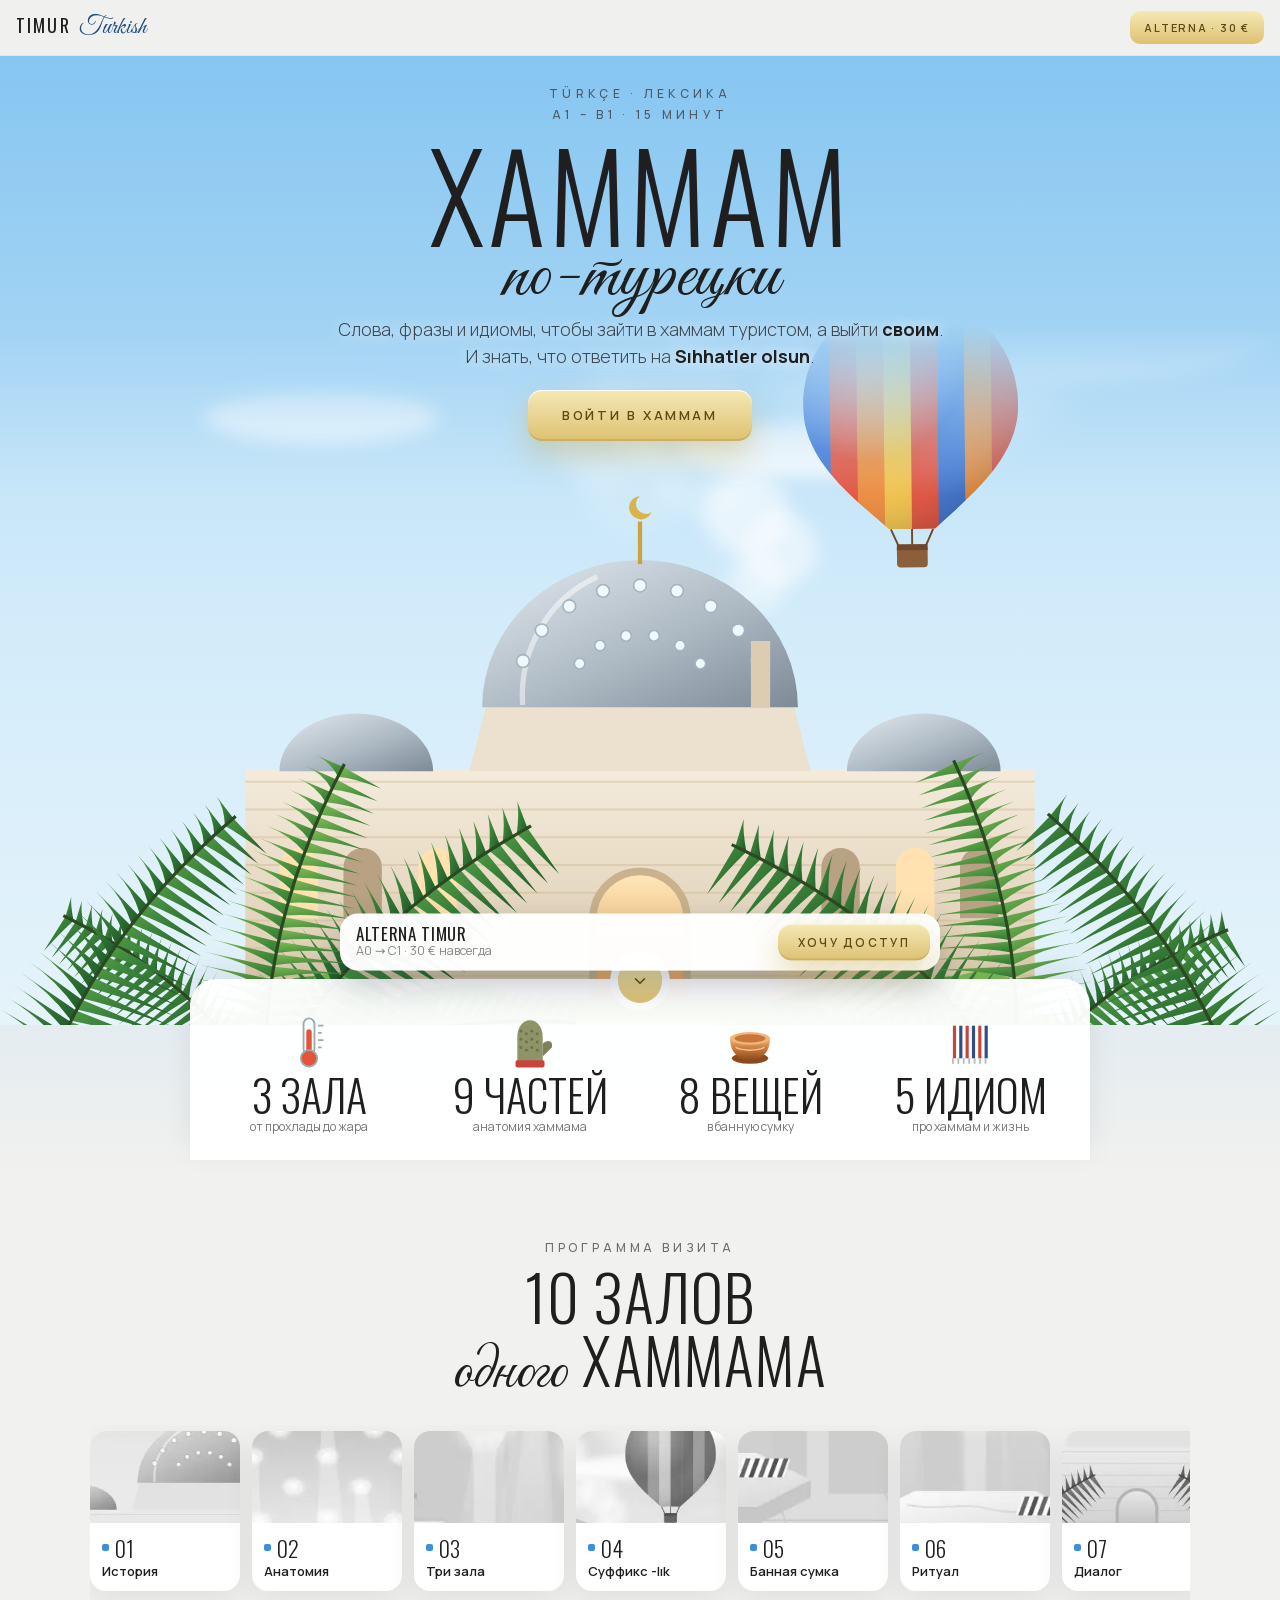
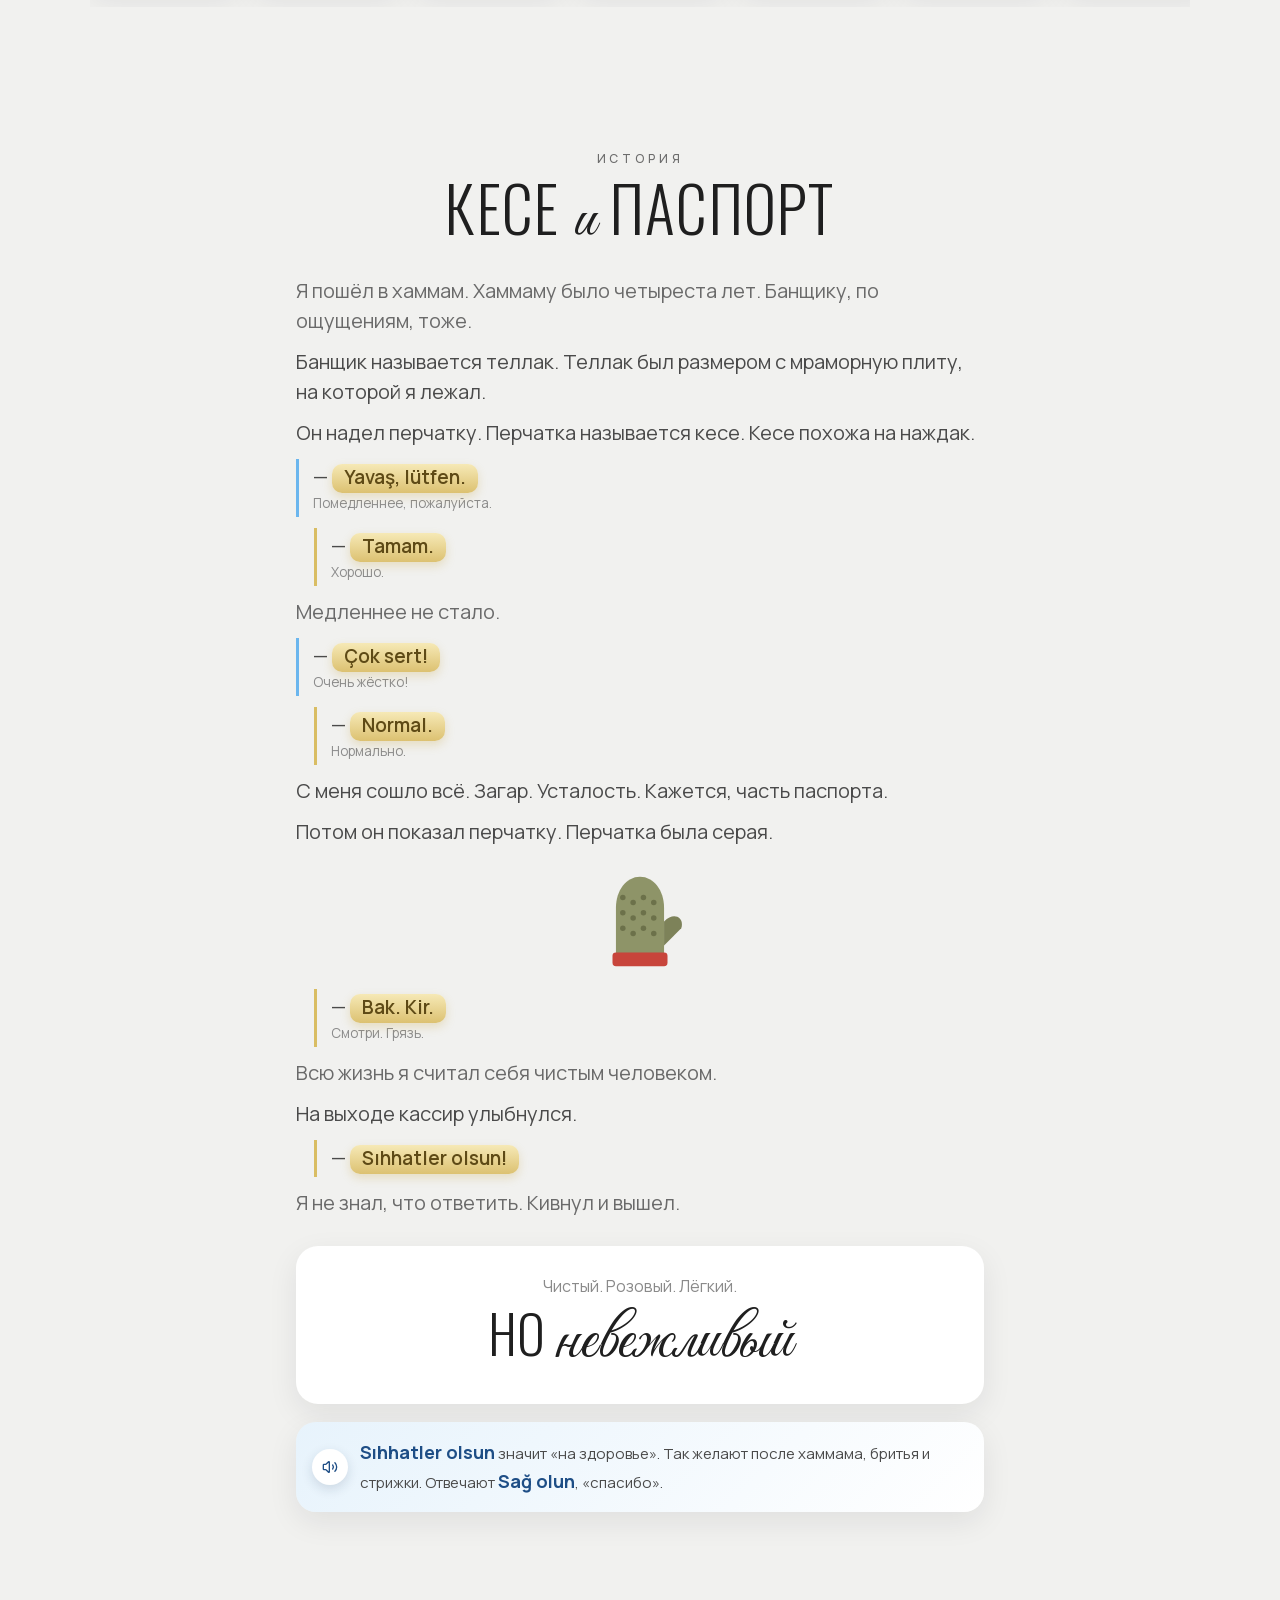
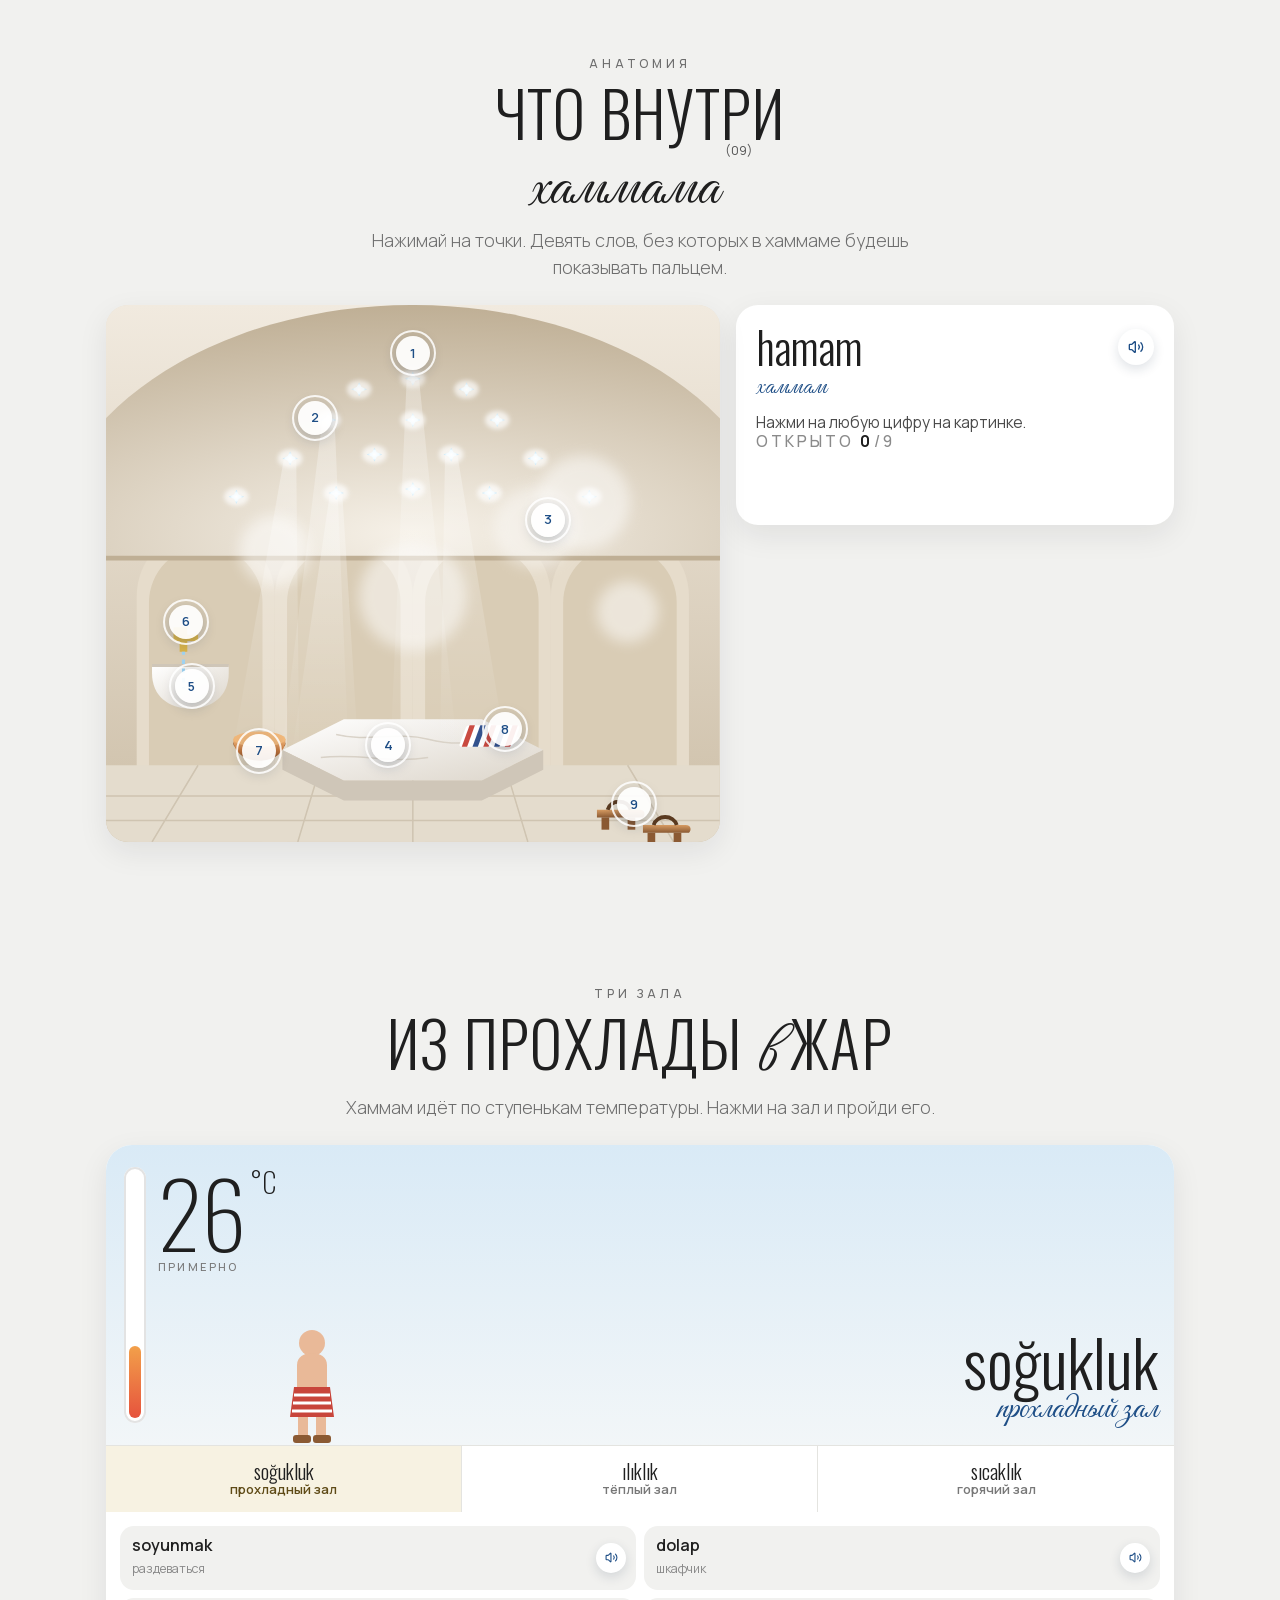
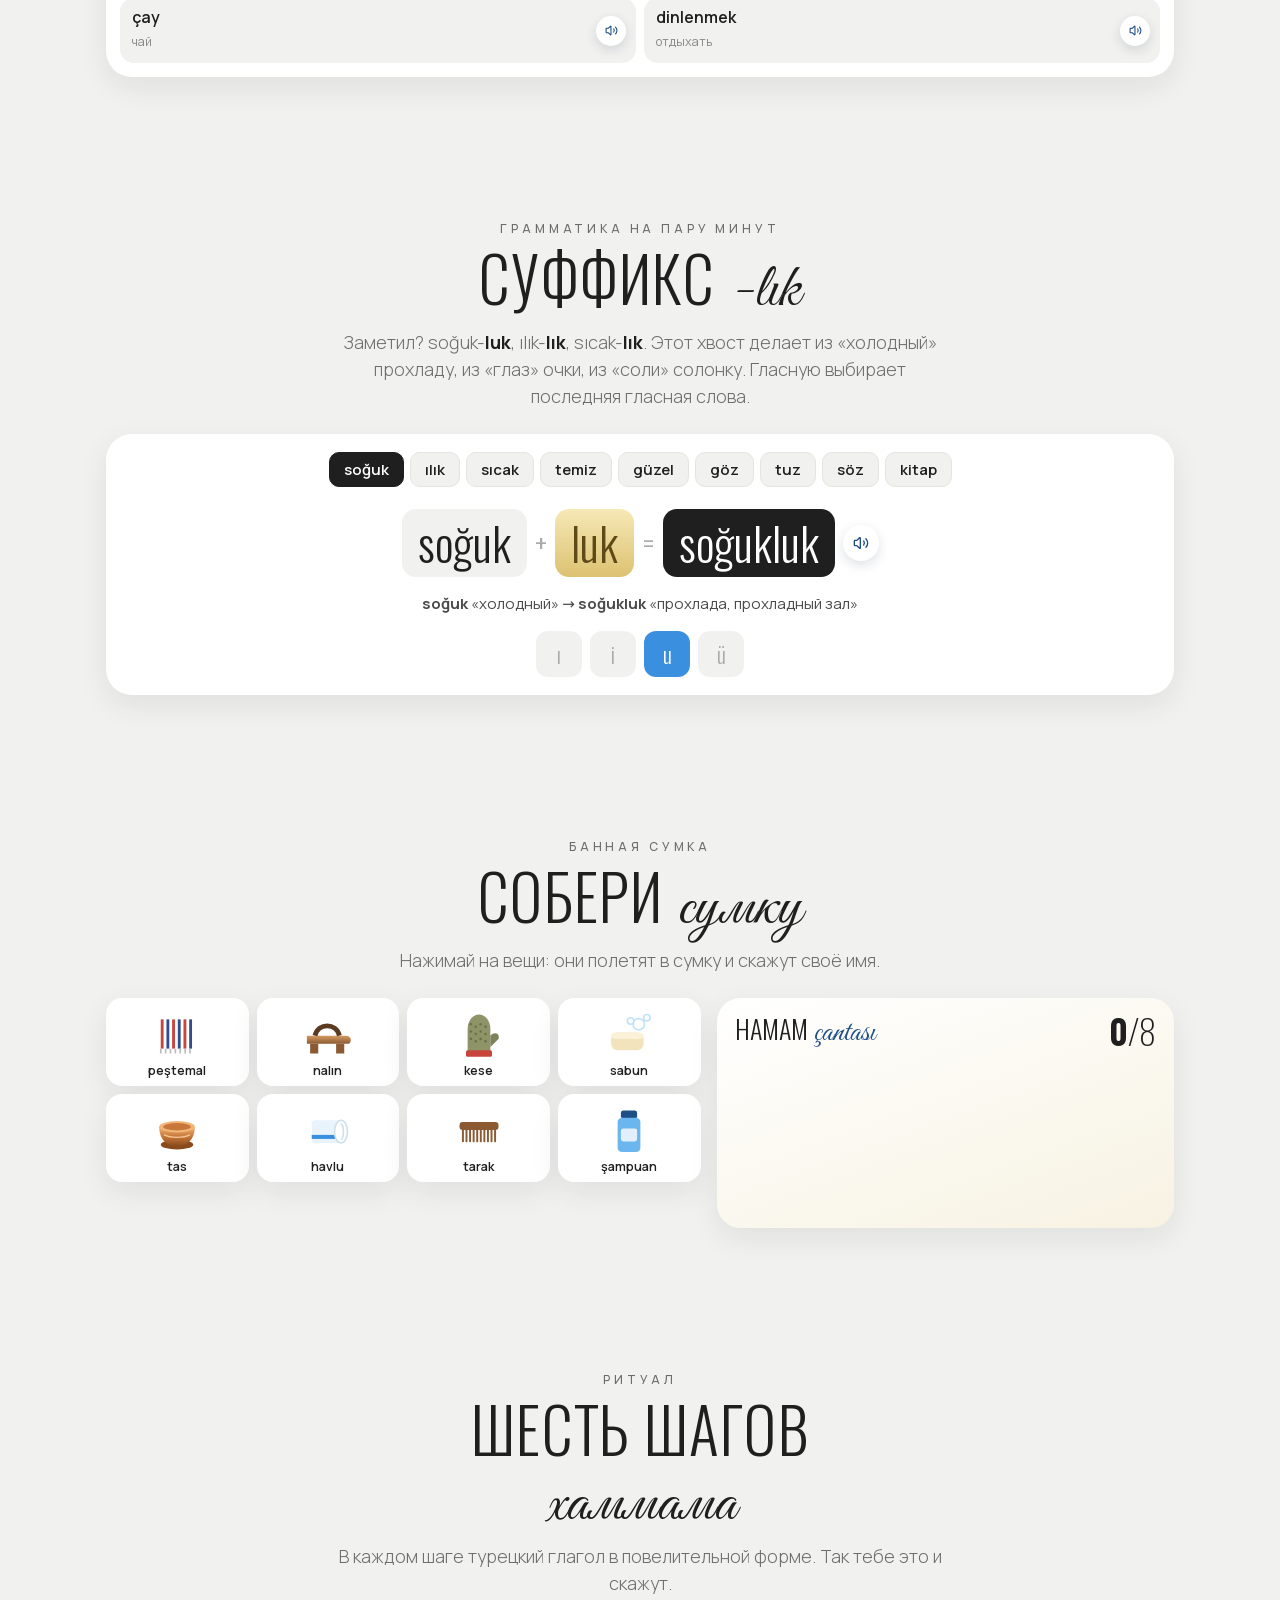
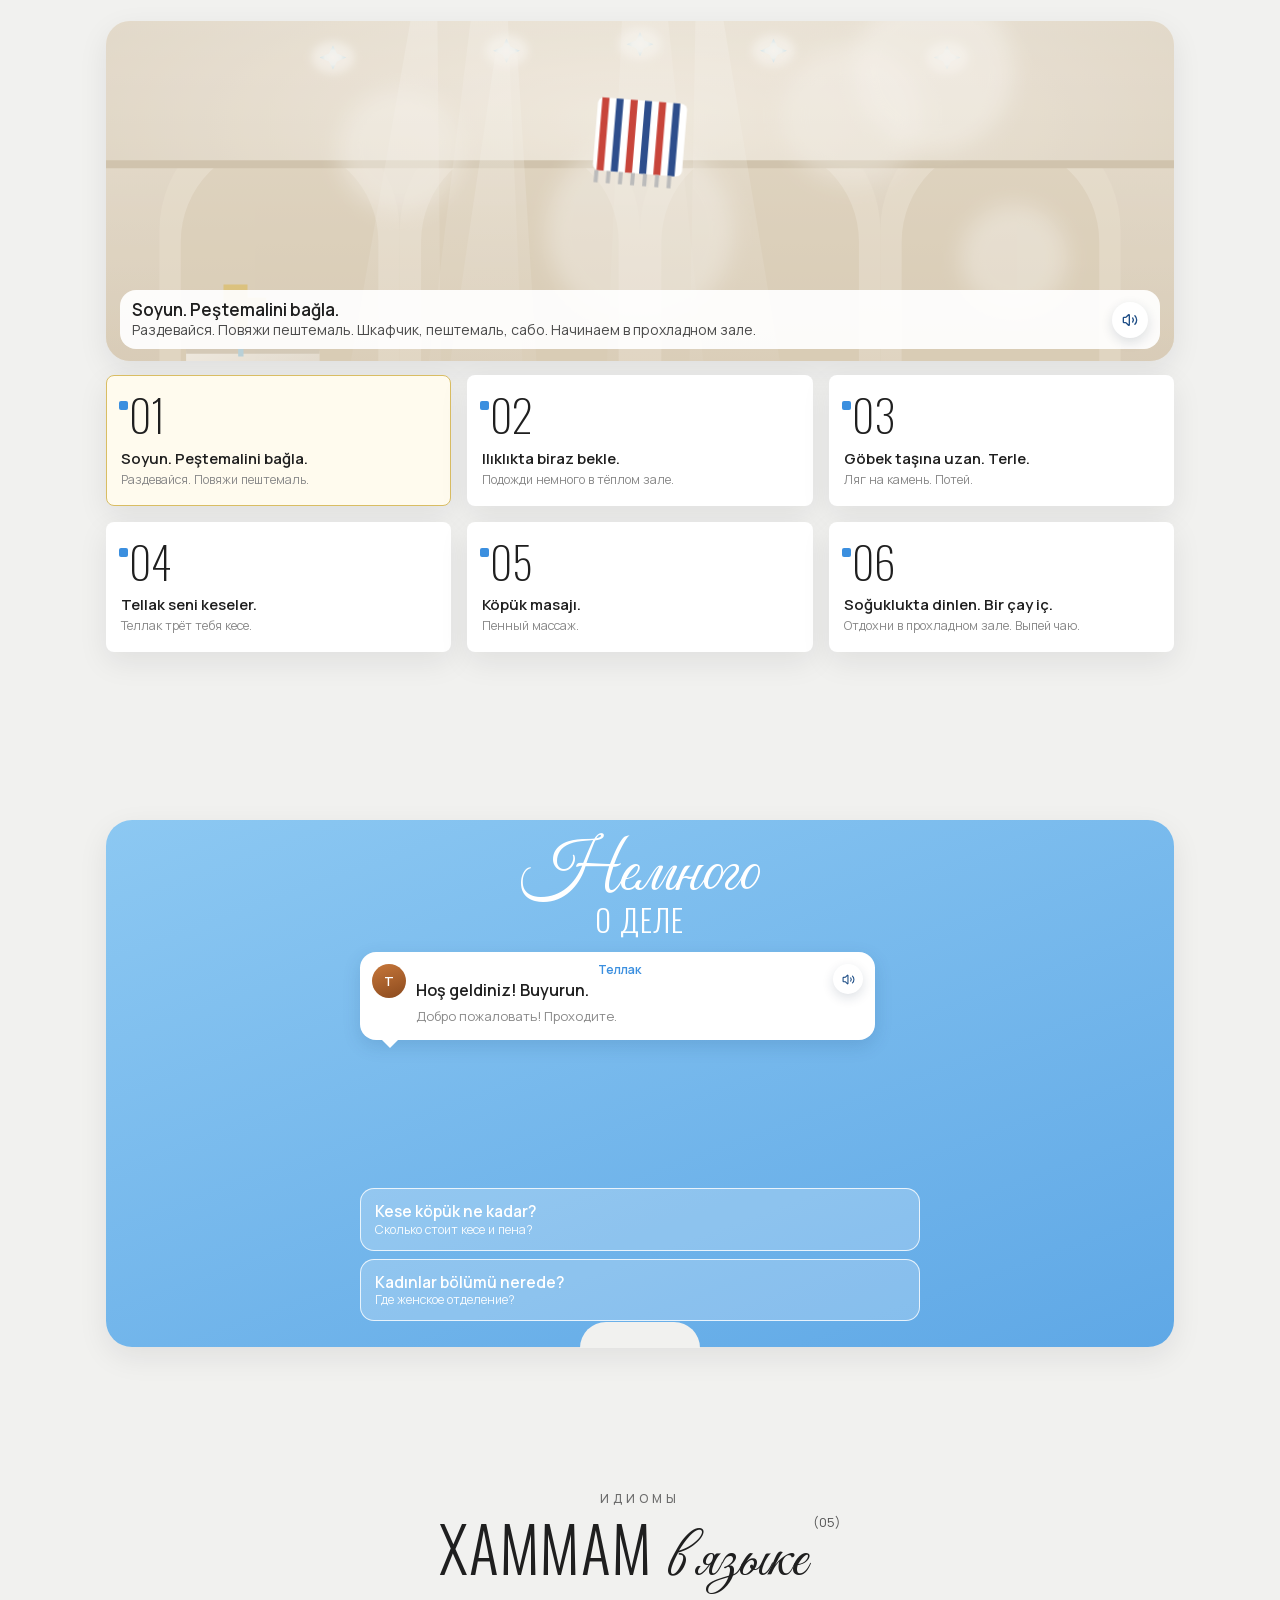
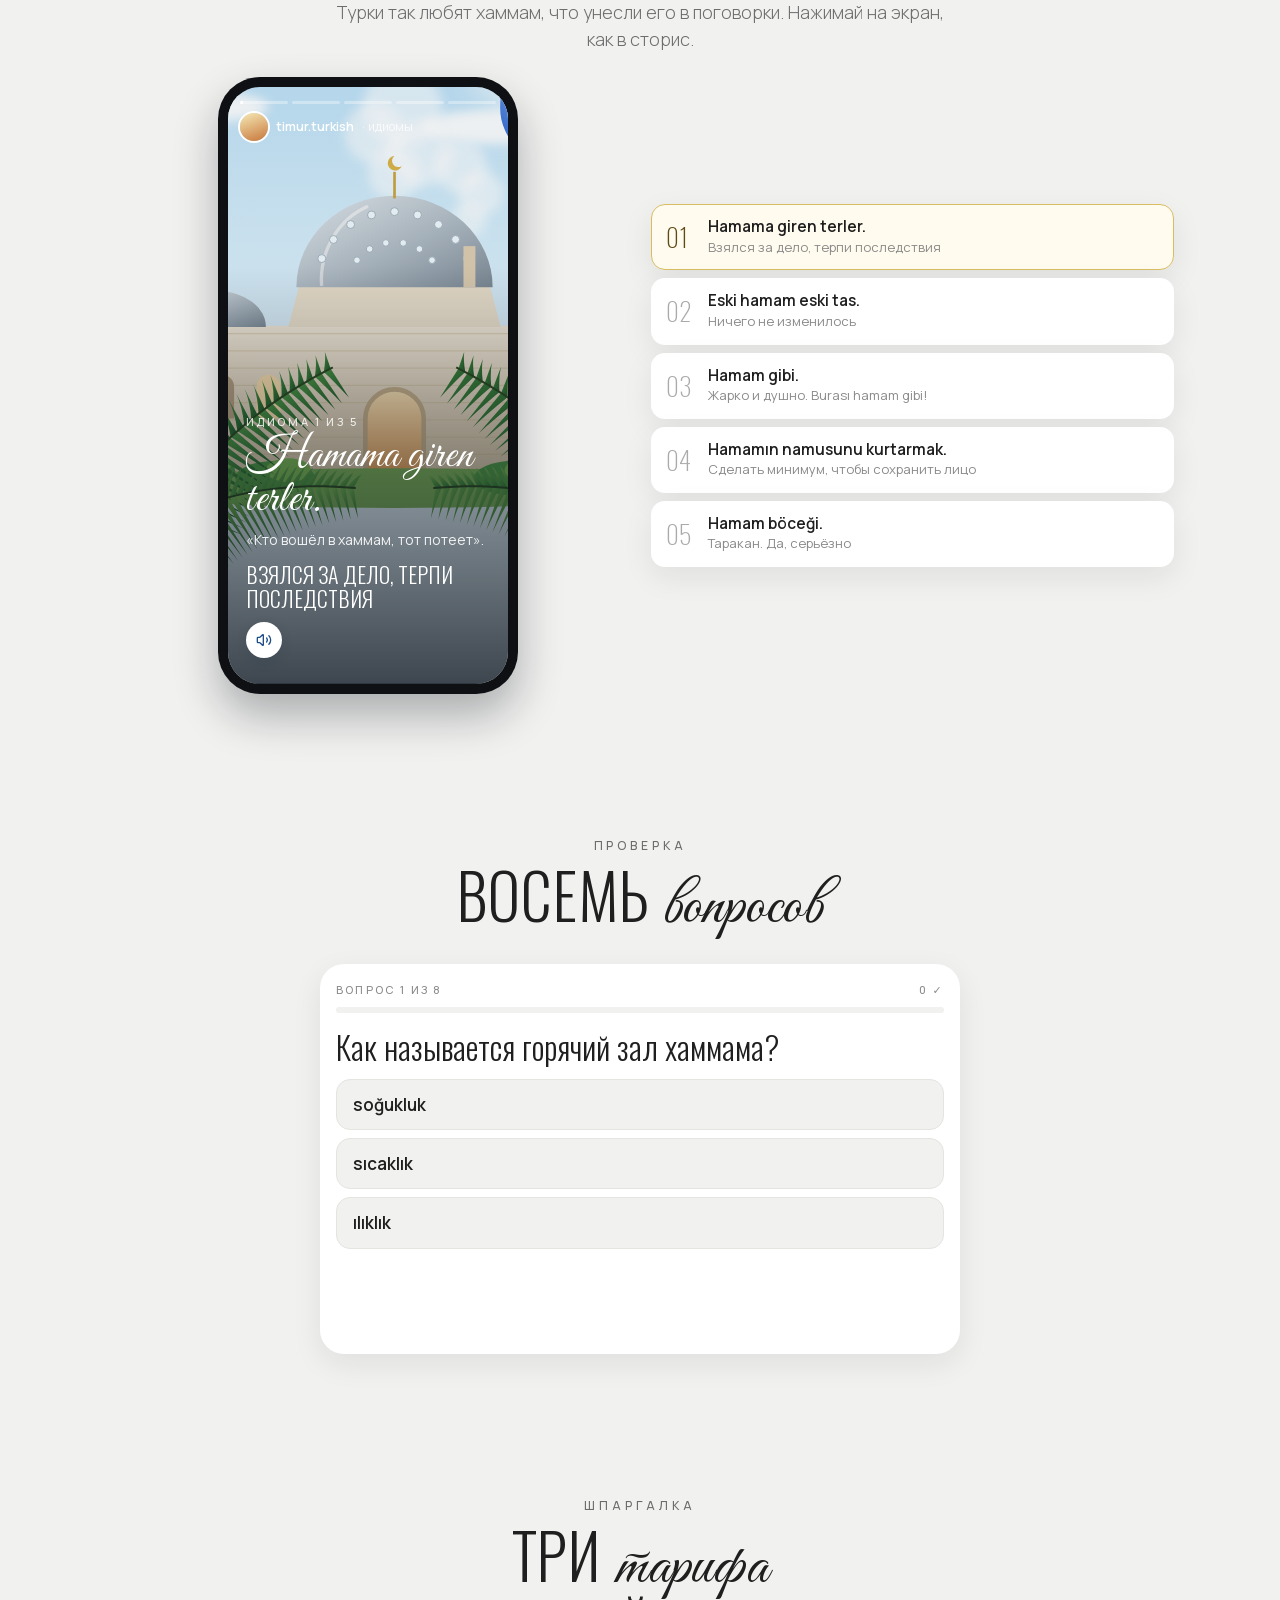
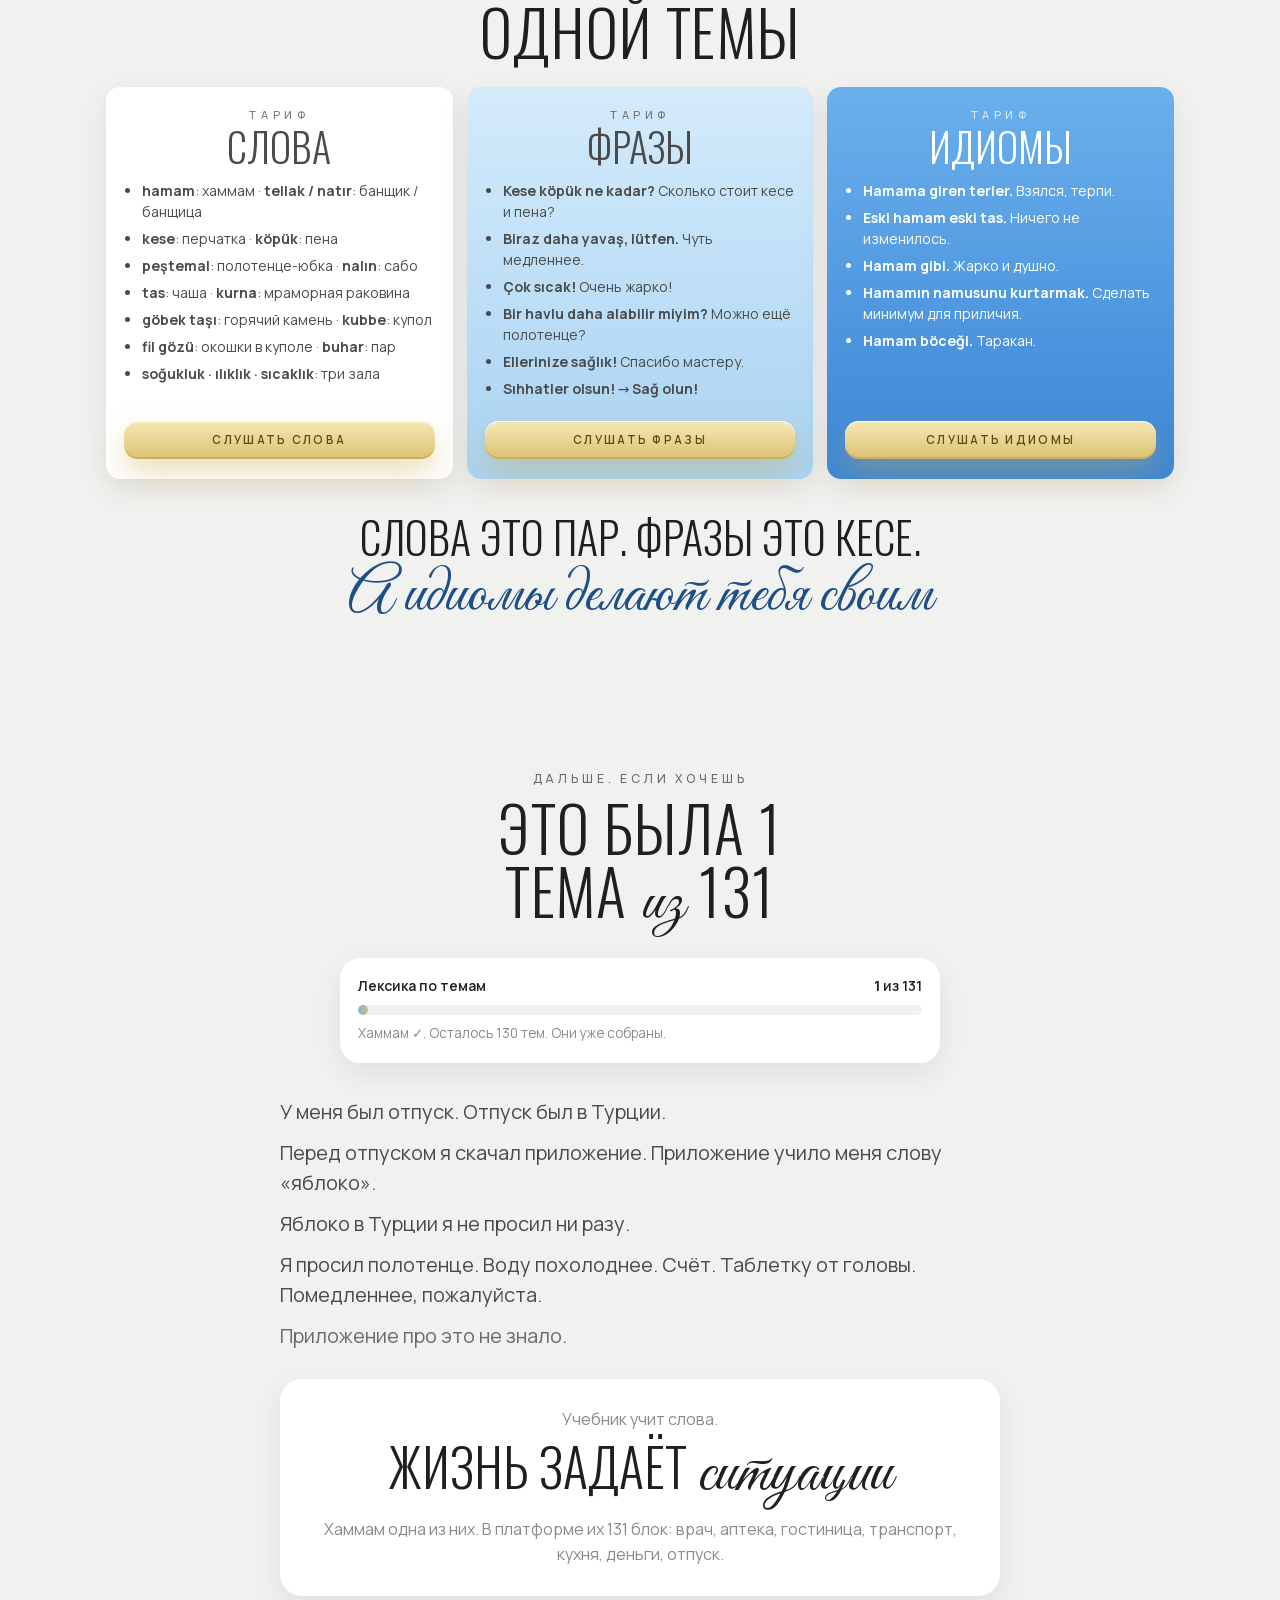
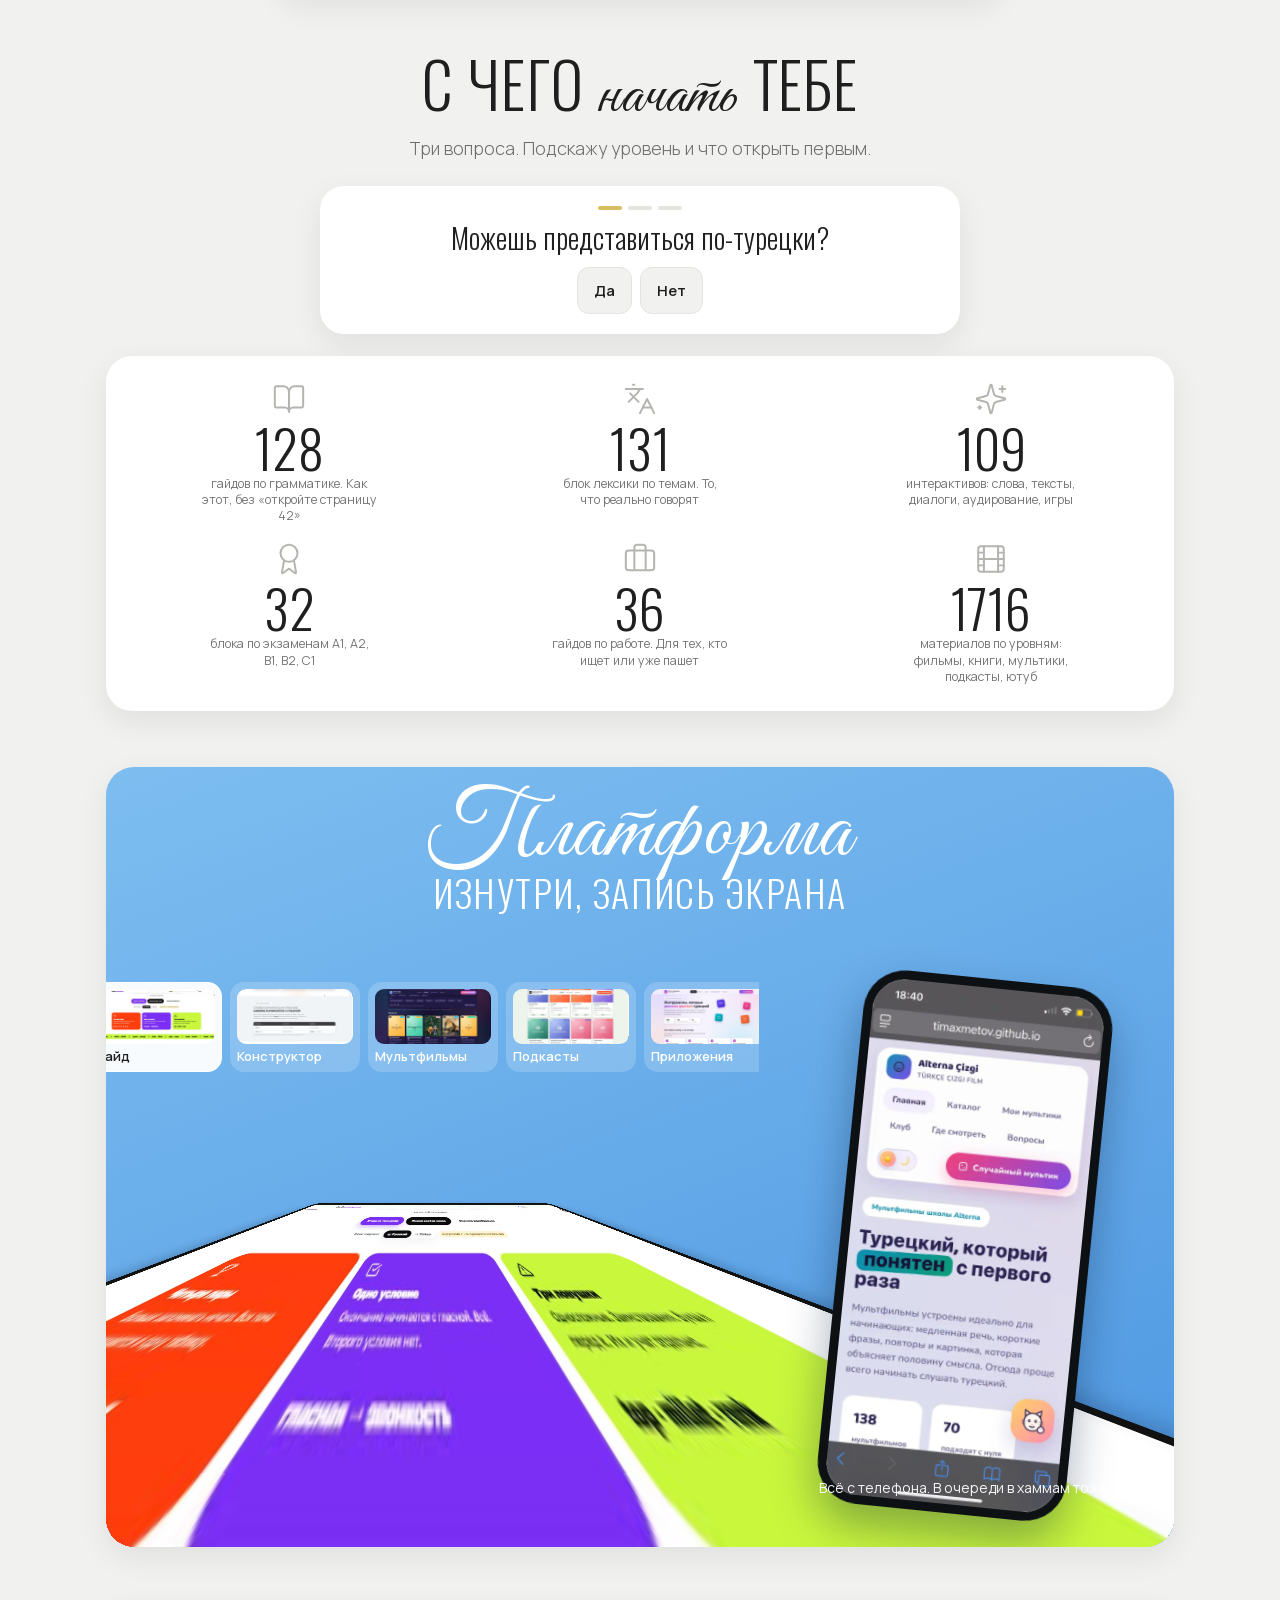
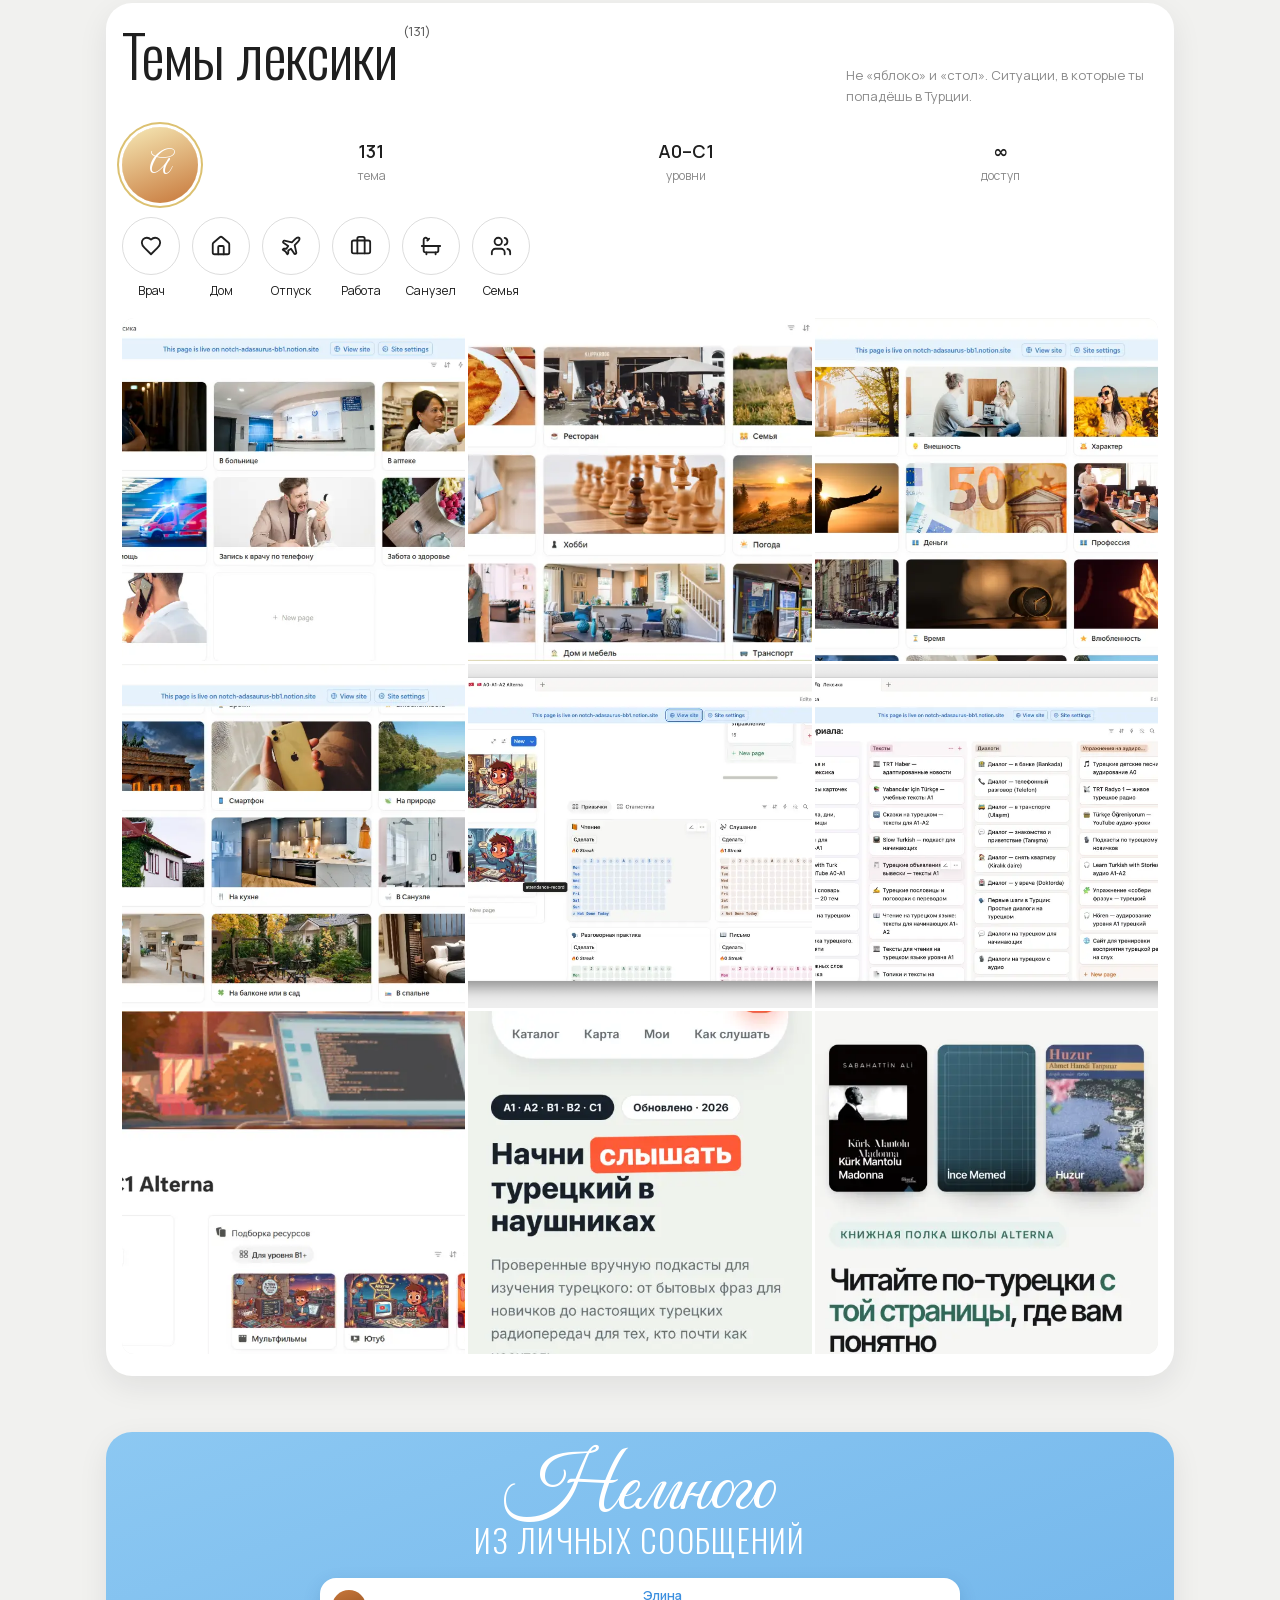
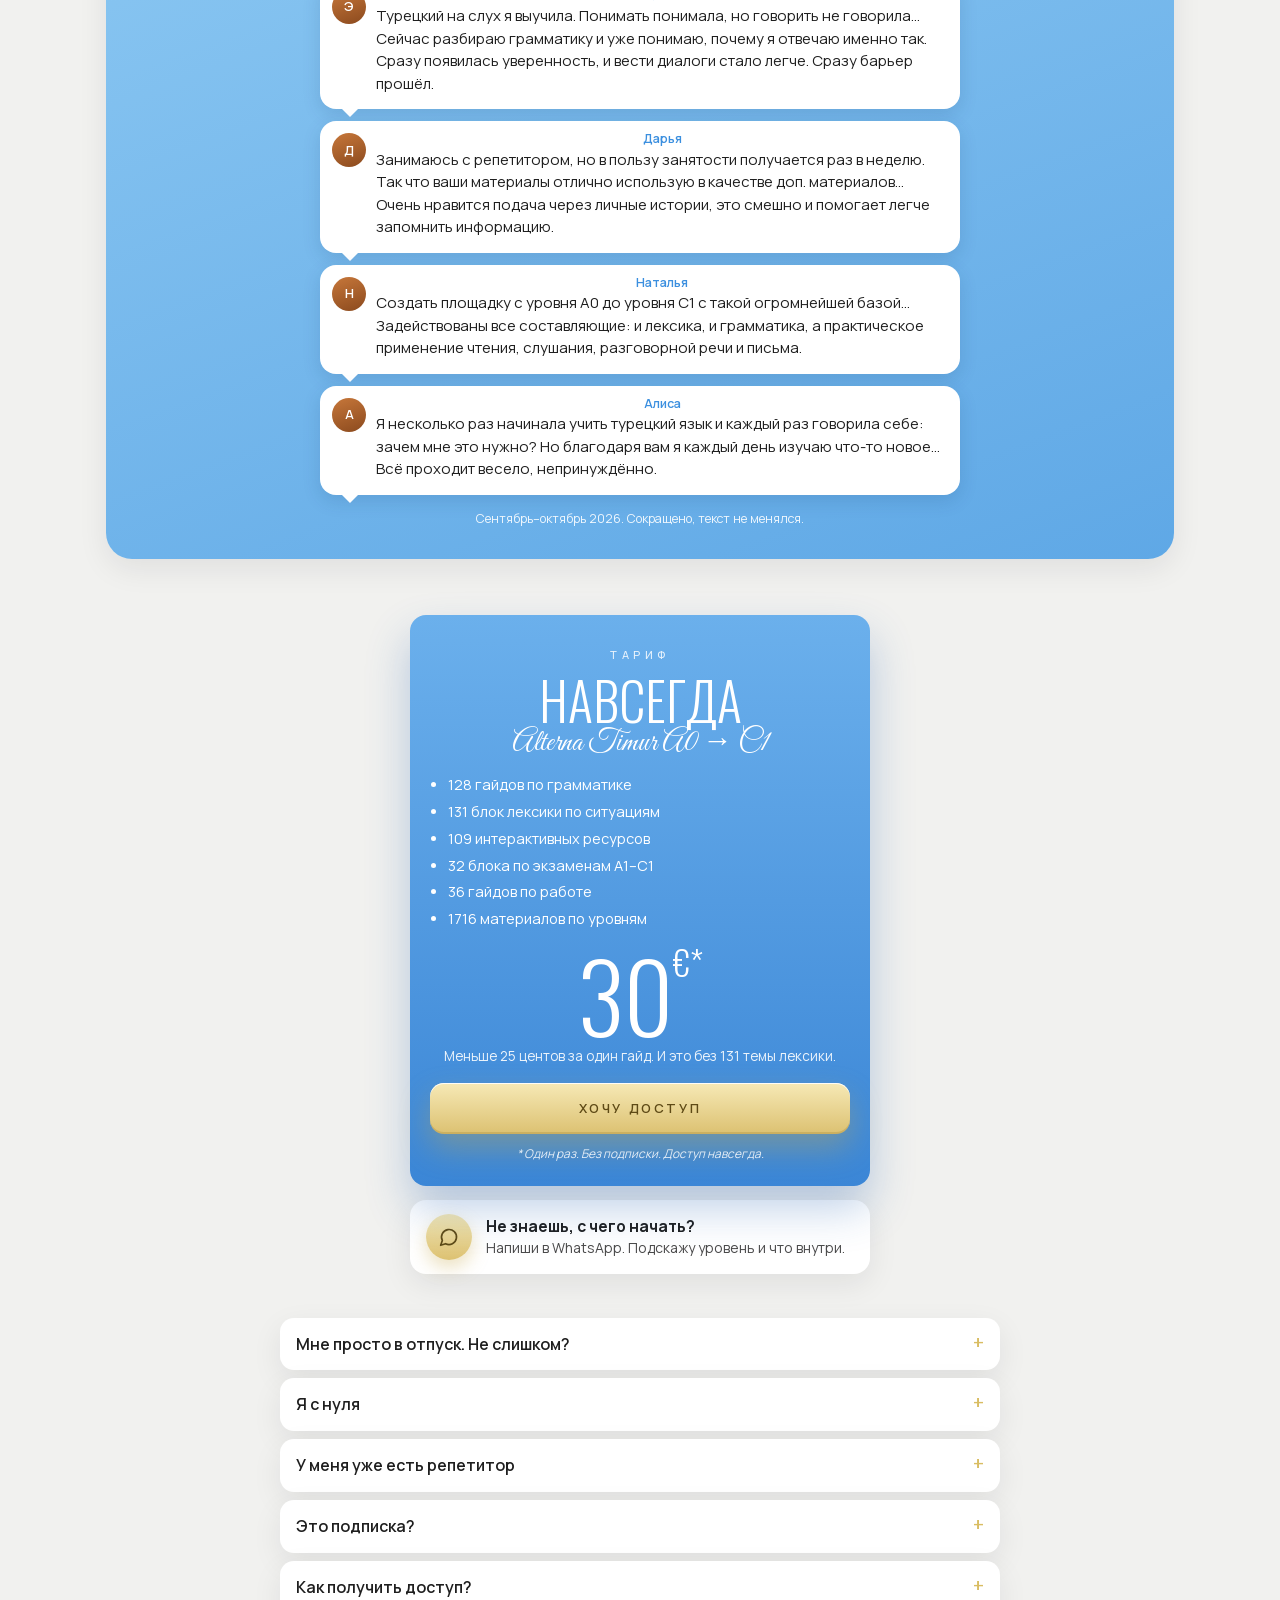
==== index.html @ 1a365b9e "Хаммам по-турецки: гайд + Alterna Timur Co-Authored-By: Claude Opus 5.5 <noreply@anthropic.com>" ====
<!doctype html>
<html lang="ru">
<head>
<meta charset="utf-8">
<meta name="viewport" content="width=device-width,initial-scale=1,viewport-fit=cover">
<meta name="description" content="Хаммам по-турецки: анатомия хаммама, три зала, суффикс -lık, ритуал, диалог с банщиком, идиомы, квиз и озвучка. Timur Turkish.">
<meta name="theme-color" content="#F1F1EF">
<meta property="og:type" content="website">
<meta property="og:title" content="Хаммам по-турецки: слова, фразы и идиомы">
<meta property="og:description" content="Хаммам по-турецки: анатомия хаммама, три зала, суффикс -lık, ритуал, диалог с банщиком, идиомы, квиз и озвучка. Timur Turkish.">
<meta property="og:image" content="https://stellasdeutsch-dev.github.io/turkce-hamam/assets/media/cover.jpg">
<meta property="og:image:width" content="1200">
<meta property="og:image:height" content="630">
<meta name="twitter:card" content="summary_large_image">
<meta name="twitter:image" content="https://stellasdeutsch-dev.github.io/turkce-hamam/assets/media/cover.jpg">
<link rel="icon" href="data:image/svg+xml,%3Csvg xmlns='http://www.w3.org/2000/svg' viewBox='0 0 64 64'%3E%3Crect width='64' height='64' rx='16' fill='%230F4C7E'/%3E%3Cpath d='M14 40C22 22 40 14 52 16C46 32 30 44 14 40Z' fill='%238ED15C'/%3E%3C/svg%3E">
<script defer src="assets/gsap-bundle.min.js"></script>
<title>Хаммам по-турецки: слова, фразы и идиомы</title>
<link rel="preload" href="assets/fonts/oswald-cyrillic.woff2" as="font" type="font/woff2" crossorigin>
<link rel="preload" href="assets/fonts/manrope-cyrillic.woff2" as="font" type="font/woff2" crossorigin>
<link rel="preload" href="assets/fonts/greatvibes-cyrillic.woff2" as="font" type="font/woff2" crossorigin>
<style>
@font-face{font-family: 'Great Vibes';font-style: normal;font-weight: 400;font-display: swap;src: url(assets/fonts/greatvibes-cyrillic.woff2) format('woff2');unicode-range: U+0301, U+0400-045F, U+0490-0491, U+04B0-04B1, U+2116;}
@font-face{font-family: 'Great Vibes';font-style: normal;font-weight: 400;font-display: swap;src: url(assets/fonts/greatvibes-latin-ext.woff2) format('woff2');unicode-range: U+0100-02BA, U+02BD-02C5, U+02C7-02CC, U+02CE-02D7, U+02DD-02FF, U+0304, U+0308, U+0329, U+1D00-1DBF, U+1E00-1E9F, U+1EF2-1EFF, U+2020, U+20A0-20AB, U+20AD-20C4, U+2113, U+2C60-2C7F, U+A720-A7FF;}
@font-face{font-family: 'Great Vibes';font-style: normal;font-weight: 400;font-display: swap;src: url(assets/fonts/greatvibes-latin.woff2) format('woff2');unicode-range: U+0000-00FF, U+0131, U+0152-0153, U+02BB-02BC, U+02C6, U+02DA, U+02DC, U+0304, U+0308, U+0329, U+2000-206F, U+20AC, U+2122, U+2191, U+2193, U+2212, U+2215, U+FEFF, U+FFFD;}
@font-face{font-family: 'Manrope';font-style: normal;font-weight: 200 800;font-display: swap;src: url(assets/fonts/manrope-cyrillic.woff2) format('woff2');unicode-range: U+0301, U+0400-045F, U+0490-0491, U+04B0-04B1, U+2116;}
@font-face{font-family: 'Manrope';font-style: normal;font-weight: 200 800;font-display: swap;src: url(assets/fonts/manrope-latin-ext.woff2) format('woff2');unicode-range: U+0100-02BA, U+02BD-02C5, U+02C7-02CC, U+02CE-02D7, U+02DD-02FF, U+0304, U+0308, U+0329, U+1D00-1DBF, U+1E00-1E9F, U+1EF2-1EFF, U+2020, U+20A0-20AB, U+20AD-20C4, U+2113, U+2C60-2C7F, U+A720-A7FF;}
@font-face{font-family: 'Manrope';font-style: normal;font-weight: 200 800;font-display: swap;src: url(assets/fonts/manrope-latin.woff2) format('woff2');unicode-range: U+0000-00FF, U+0131, U+0152-0153, U+02BB-02BC, U+02C6, U+02DA, U+02DC, U+0304, U+0308, U+0329, U+2000-206F, U+20AC, U+2122, U+2191, U+2193, U+2212, U+2215, U+FEFF, U+FFFD;}
@font-face{font-family: 'Oswald';font-style: normal;font-weight: 200 700;font-display: swap;src: url(assets/fonts/oswald-cyrillic.woff2) format('woff2');unicode-range: U+0301, U+0400-045F, U+0490-0491, U+04B0-04B1, U+2116;}
@font-face{font-family: 'Oswald';font-style: normal;font-weight: 200 700;font-display: swap;src: url(assets/fonts/oswald-latin-ext.woff2) format('woff2');unicode-range: U+0100-02BA, U+02BD-02C5, U+02C7-02CC, U+02CE-02D7, U+02DD-02FF, U+0304, U+0308, U+0329, U+1D00-1DBF, U+1E00-1E9F, U+1EF2-1EFF, U+2020, U+20A0-20AB, U+20AD-20C4, U+2113, U+2C60-2C7F, U+A720-A7FF;}
@font-face{font-family: 'Oswald';font-style: normal;font-weight: 200 700;font-display: swap;src: url(assets/fonts/oswald-latin.woff2) format('woff2');unicode-range: U+0000-00FF, U+0131, U+0152-0153, U+02BB-02BC, U+02C6, U+02DA, U+02DC, U+0304, U+0308, U+0329, U+2000-206F, U+20AC, U+2122, U+2191, U+2193, U+2212, U+2215, U+FEFF, U+FFFD;}
:root{--bg:#F1F1EF;--card:#fff;--ink:#1F1F1F;--txt:#4A4A4A;--mute:#8A8A8A;--line:#E4E4E0;--blue:#3B8FDF;--blue2:#6BB6EE;--sky:#CFE8F9;--navy:#1E4E86;--g1:#F4E6AC;--g2:#D9BD63;--gt:#5E4A16;--green:#2E7D32;--copper:#C7773A;--red:#C8453B;--fh:'Oswald','Arial Narrow',sans-serif;--fb:'Manrope',system-ui,-apple-system,'Segoe UI',sans-serif;--fs:'Great Vibes',cursive;--gut:16px;--sh:0 10px 30px rgba(20,30,40,.08)}
*{box-sizing:border-box}
html{background:var(--bg);color:var(--txt);font:400 16px/1.6 var(--fb);-webkit-text-size-adjust:100%;scroll-behavior:smooth;scroll-padding-top:64px}
body{margin:0;background:var(--bg)}
main{overflow-x:clip}
img,video{max-width:100%;display:block}
a{color:inherit}
button{font:inherit;color:inherit;cursor:pointer;border:0;background:none;padding:0;-webkit-tap-highlight-color:transparent}
.wrap{max-width:1100px;margin:0 auto;padding:0 var(--gut)}
.narrow{max-width:720px}
section{padding:72px 0;position:relative}
.ic{width:1em;height:1em;stroke:currentColor;fill:none;stroke-width:2;stroke-linecap:round;stroke-linejoin:round;flex:none;display:inline-block;vertical-align:-.14em}
.eyb{font:500 12px/1.4 var(--fb);letter-spacing:.32em;text-transform:uppercase;color:#6c6c6c;text-align:center;margin:0}
.ttl{font:300 clamp(32px,9vw,62px)/1.02 var(--fh);text-transform:uppercase;letter-spacing:.02em;color:var(--ink);text-align:center;margin:8px auto 6px;max-width:16ch;text-wrap:balance}
.ttl .wd{display:inline-block}
.ttl sup{font:400 13px/1 var(--fb);letter-spacing:0;vertical-align:top;margin-left:6px;color:#555}
.scr{font-family:var(--fs);text-transform:none;letter-spacing:0;font-weight:400}
.sub{font:300 clamp(15px,4vw,18px)/1.5 var(--fb);color:#6d6d6d;text-align:center;max-width:34em;margin:0 auto 6px}
.sub b{font-weight:700;color:var(--ink)}
.tw{color:var(--blue);font-weight:700}
.say{width:36px;height:36px;border-radius:50%;background:#fff;color:var(--navy);display:inline-grid;place-items:center;box-shadow:0 4px 12px rgba(20,40,70,.14);flex:none;font-size:16px;transition:background .2s,color .2s}
.say.on{background:var(--blue);color:#fff}
.no-tts .say{display:none}
/* gold button */
.gb{position:relative;overflow:hidden;display:inline-flex;align-items:center;justify-content:center;gap:10px;padding:19px 34px;border-radius:14px;background:linear-gradient(180deg,#F6E9B6,#DCC171);color:var(--gt);font:600 13px/1 var(--fb);letter-spacing:.2em;text-transform:uppercase;text-decoration:none;box-shadow:0 14px 30px rgba(201,168,76,.38),inset 0 1px 0 rgba(255,255,255,.9),inset 0 -2px 0 rgba(150,120,40,.25);transition:scale .2s}
.gb:hover{scale:1.03}.gb:active{scale:.97}
.gb::after{content:"";position:absolute;top:0;bottom:0;width:40%;left:-60%;background:linear-gradient(100deg,transparent,rgba(255,255,255,.75),transparent);animation:sheen 3.2s ease-in-out infinite}
@keyframes sheen{0%,55%{left:-60%}100%{left:130%}}
.gb.sm{padding:13px 20px;font-size:11.5px}
.gb.wide{width:100%}
.ctas{display:flex;flex-wrap:wrap;gap:12px;justify-content:center;margin:20px 0 4px}
.gcirc{width:46px;height:46px;border-radius:50%;display:grid;place-items:center;background:linear-gradient(180deg,#F6E9B6,#DCC171);color:var(--gt);font-size:20px;box-shadow:0 8px 18px rgba(201,168,76,.35);text-decoration:none}
/* bar */
.bar{position:sticky;top:0;z-index:50;height:56px;display:flex;align-items:center;justify-content:space-between;padding:0 var(--gut);background:rgba(241,241,239,.94);border-bottom:1px solid var(--line)}
@media(min-width:900px){.bar{backdrop-filter:blur(10px);-webkit-backdrop-filter:blur(10px);background:rgba(241,241,239,.8)}}
.logo{display:flex;align-items:baseline;gap:8px;text-decoration:none;color:var(--ink);font:400 18px/1 var(--fh);letter-spacing:.12em;text-transform:uppercase}
.logo i{font:400 24px/1 var(--fs);letter-spacing:0;text-transform:none;color:var(--navy);font-style:normal}
.bar-cta{font:600 11px/1 var(--fb);letter-spacing:.16em;text-transform:uppercase;text-decoration:none;color:var(--gt);background:linear-gradient(180deg,#F6E9B6,#DCC171);padding:11px 14px;border-radius:10px;white-space:nowrap}
.rail{position:absolute;left:0;right:0;bottom:-1px;height:3px;background:transparent}
.rail i{display:block;height:100%;width:calc(var(--p,0)*100%);background:linear-gradient(90deg,var(--blue2),var(--g2))}
/* hero */
.hero{padding:0 0 10px;position:relative;text-align:center}
.hero{background:linear-gradient(180deg,#86C6F1 0%,#B9DEF6 45%,var(--bg) 100%)}
.hero .art{position:relative;z-index:0;height:clamp(460px,58vw,700px);margin-top:-120px;overflow:hidden;-webkit-mask-image:linear-gradient(180deg,transparent,#000 170px);mask-image:linear-gradient(180deg,transparent,#000 170px)}
@media(max-width:700px){.hero .balpos{transform:translate(-60px,40px) scale(.85)}}
.hero .art svg{width:100%;height:100%;display:block}
.hero-in{position:relative;z-index:2;padding:30px var(--gut) 0;max-width:820px;margin:0 auto}
.hero .eyb{color:#4d5a66;letter-spacing:.36em}
.hero .eyb+.eyb{margin-top:4px}
.h1{margin:14px 0 4px;font:300 clamp(54px,17vw,120px)/.92 var(--fh);text-transform:uppercase;letter-spacing:.03em;color:var(--ink)}
.h1 .scr{display:block;font-size:.62em;line-height:.9;color:var(--ink);margin-top:-.04em}
.hero .sub{color:#3d4752;text-shadow:0 0 14px rgba(255,255,255,.9)}
.hero-in>*{animation:rise .9s cubic-bezier(.2,.8,.2,1) both}
.hero-in>*:nth-child(2){animation-delay:.05s}.hero-in>*:nth-child(3){animation-delay:.12s}.hero-in>*:nth-child(4){animation-delay:.2s}.hero-in>*:nth-child(5){animation-delay:.28s}
@keyframes rise{from{opacity:0;transform:translateY(30px)}to{opacity:1;transform:none}}
.stats{position:relative;z-index:3;margin:-46px auto 0;width:min(100% - 2*var(--gut),900px);background:rgba(255,255,255,.96);border-radius:26px 26px 0 0;padding:34px 12px 26px;display:grid;grid-template-columns:repeat(2,1fr);gap:18px 6px;box-shadow:0 -10px 30px rgba(20,30,40,.08)}
@media(min-width:760px){.stats{grid-template-columns:repeat(4,1fr)}}
.stats .notch{position:absolute;left:50%;top:-20px;width:44px;height:44px;margin-left:-22px;border-radius:50%;background:linear-gradient(180deg,#F6E9B6,#DCC171);display:grid;place-items:center;color:var(--gt);box-shadow:0 0 0 8px rgba(255,255,255,.96);text-decoration:none;font-size:18px}
.st{display:flex;flex-direction:column;align-items:center;gap:2px}
.st svg.it{width:58px;height:58px;filter:grayscale(.9) contrast(1.1);opacity:.85;transition:filter .5s,opacity .5s}
.st.on svg.it{filter:none;opacity:1}
.st b{font:300 clamp(30px,8vw,44px)/1 var(--fh);color:var(--ink);text-transform:uppercase}
.st span{font:400 12px/1.25 var(--fb);color:#777;max-width:12em}
/* program */
.prog{padding-top:70px}
.pg{display:flex;gap:12px;overflow-x:auto;scroll-snap-type:x mandatory;margin:20px calc(-1*var(--gut)) 0;padding:6px var(--gut) 16px;scrollbar-width:none}
.pg::-webkit-scrollbar{display:none}
.pg a{flex:0 0 150px;scroll-snap-align:start;text-decoration:none;background:#fff;border-radius:16px;overflow:hidden;box-shadow:var(--sh)}
.pg .cv{display:block;height:92px;background:#cfe0ea url(assets/media/cover-hero.webp) no-repeat;background-size:360% auto;filter:grayscale(1);transition:filter .5s}
.pg .cv.in{background-image:url(assets/media/cover-int.webp)}
.pg a.on .cv{filter:none}
.pg .pt{padding:10px 12px 12px;display:block}
.pg b{display:block;font:300 22px/1 var(--fh);color:var(--ink)}
.pg b::before{content:"";display:inline-block;width:7px;height:7px;background:var(--blue);border-radius:2px;margin:0 6px 0 0;vertical-align:.35em}
.pg span{font:600 13px/1.25 var(--fb);color:var(--ink);display:block;margin-top:4px}
/* story */
.story{font-size:clamp(17px,4.6vw,20px);line-height:1.5;margin:22px auto 0}
.story p{margin:0 0 11px}
.story .nar{color:#6a6a6a}
.dl{padding:3px 0 3px 14px;border-left:3px solid var(--blue2)}
.dl.th{border-color:var(--g2);margin-left:18px}
.dl .ru{display:block;font-size:13.5px;color:var(--mute)}
.pill{display:inline-block;padding:2px 12px 4px;border-radius:10px;background:linear-gradient(180deg,#F6E9B6,#DCC171);color:var(--gt);font:600 .95em/1.25 var(--fb);box-shadow:0 4px 10px rgba(201,168,76,.28)}
.kese-wrap{display:flex;justify-content:center;margin:16px 0}
.kese-wrap svg{width:110px;height:110px}
.punch{margin:28px auto 0;padding:28px 20px;border-radius:22px;background:#fff;box-shadow:var(--sh);text-align:center}
.punch p{margin:0;color:var(--mute)}
.punch .big{font:300 clamp(30px,8.4vw,52px)/1.05 var(--fh);text-transform:uppercase;color:var(--ink);margin-top:6px}
.punch .big .scr{font-size:1.25em;text-transform:none}
.note{margin:18px auto 0;display:flex;gap:12px;align-items:center;background:linear-gradient(135deg,#E7F3FC,#fff);border-radius:20px;padding:16px;box-shadow:var(--sh)}
.note p{margin:0;font-size:15px}
.note b{font-size:18px;color:var(--navy)}
/* anatomy */
.anat{display:grid;gap:16px;margin-top:24px}
@media(min-width:900px){.anat{grid-template-columns:1.4fr 1fr;align-items:start}}
.ia{position:relative;aspect-ratio:8/7;border-radius:22px;overflow:hidden;box-shadow:var(--sh);background:#E9E2D6}
.ia svg{width:100%;height:100%;display:block}
.hs{position:absolute;width:34px;height:34px;margin:-17px 0 0 -17px;border-radius:50%;background:rgba(255,255,255,.92);color:var(--navy);display:grid;place-items:center;font:600 13px/1 var(--fb);box-shadow:0 4px 14px rgba(20,40,70,.25);z-index:2;transition:background .3s,color .3s}
.hs::after{content:"";position:absolute;inset:-6px;border-radius:50%;border:2px solid rgba(255,255,255,.85);animation:pulse 1.8s infinite}
.hs.on{background:linear-gradient(180deg,#F6E9B6,#DCC171);color:var(--gt)}.hs.on::after{animation:none;opacity:0}
.hs.cur{background:var(--navy);color:#fff}
@keyframes pulse{from{scale:.8;opacity:1}to{scale:1.4;opacity:0}}
.ia-card{background:#fff;border-radius:22px;padding:20px;box-shadow:var(--sh);min-height:220px}
.ia-card .w{display:flex;align-items:center;justify-content:space-between;gap:10px}
.ia-card h3{margin:0;font:300 clamp(30px,8vw,44px)/1 var(--fh);text-transform:lowercase;color:var(--ink)}
.ia-card .tr{font:400 26px/1.1 var(--fs);color:var(--navy);margin:4px 0 8px}
.ia-card p{margin:0;font-size:15.5px}
.ia-cnt{font:500 12px/1 var(--fb);letter-spacing:.2em;text-transform:uppercase;color:var(--mute);margin-top:14px}
.ia-cnt b{color:var(--ink)}
/* rooms */
.rm{margin-top:24px;border-radius:26px;overflow:hidden;box-shadow:var(--sh);background:#fff}
.rm-stage{position:relative;height:300px;overflow:hidden;transition:background .6s;background:linear-gradient(180deg,#D9EAF6,#F2F6F8)}
.rm-steam{position:absolute;inset:0;pointer-events:none}
.rm-steam i{position:absolute;border-radius:50%;background:#fff;filter:blur(16px);opacity:.0}
.rm-th{position:absolute;left:18px;top:22px;bottom:22px;width:22px;border-radius:12px;background:#fff;box-shadow:inset 0 0 0 2px #e3e3e3}
.rm-th i{position:absolute;left:5px;right:5px;bottom:5px;height:30%;border-radius:8px;background:linear-gradient(0deg,#E6533D,#F2A04A);transition:height .6s}
.rm-t{position:absolute;left:52px;top:22px;font:200 clamp(56px,16vw,90px)/1 var(--fh);color:var(--ink)}
.rm-t small{font-size:.32em;vertical-align:top;margin-left:4px}
.rm-t em{display:block;font:500 11px/1 var(--fb);letter-spacing:.2em;text-transform:uppercase;color:#777;font-style:normal;margin-top:4px}
.rm-name{position:absolute;right:16px;bottom:18px;left:52px;text-align:right}
.rm-name b{display:block;font:300 clamp(36px,10vw,64px)/1 var(--fh);text-transform:lowercase;color:var(--ink)}
.rm-name span{font:400 clamp(24px,6.4vw,34px)/1 var(--fs);color:var(--navy)}
.rm-fig{position:absolute;bottom:0;left:0;width:70px;height:120px;transition:left .7s cubic-bezier(.3,1.2,.5,1)}
.rm-tabs{display:grid;grid-template-columns:repeat(3,1fr);border-top:1px solid var(--line)}
.rm-tabs button{padding:14px 4px;font:600 13px/1.2 var(--fb);color:#777;border-right:1px solid var(--line);transition:background .3s,color .3s}
.rm-tabs button:last-child{border-right:0}
.rm-tabs button b{display:block;font:300 20px/1.1 var(--fh);color:var(--ink);text-transform:lowercase}
.rm-tabs button.on{background:#F7F2E2;color:var(--gt)}
.rm-words{padding:14px;display:grid;grid-template-columns:1fr 1fr;gap:8px}
.rw{display:flex;align-items:center;justify-content:space-between;gap:8px;background:var(--bg);border-radius:14px;padding:10px 10px 10px 12px}
.rw b{display:block;font:600 16px/1.2 var(--fb);color:var(--ink)}
.rw span{font-size:12.5px;color:var(--mute)}
.rw .say{width:30px;height:30px;font-size:13px}
/* -lık */
.lk{margin-top:24px;background:#fff;border-radius:26px;box-shadow:var(--sh);padding:18px}
.lk-row{display:flex;flex-wrap:wrap;gap:6px;justify-content:center}
.chip{padding:9px 14px;border-radius:10px;background:var(--bg);border:1px solid var(--line);font:600 15px/1 var(--fb);color:var(--ink);transition:background .2s,color .2s,border-color .2s}
.chip.on{background:var(--ink);color:#fff;border-color:var(--ink)}
.lk-out{display:flex;align-items:center;justify-content:center;gap:8px;flex-wrap:wrap;margin:22px 0 8px}
.tile{font:300 clamp(30px,8.4vw,46px)/1 var(--fh);padding:10px 16px 12px;border-radius:14px;background:var(--bg);color:var(--ink)}
.tile.sf{background:linear-gradient(180deg,#F6E9B6,#DCC171);color:var(--gt)}
.tile.res{background:var(--ink);color:#fff}
.lk-out em{font:300 30px/1 var(--fh);color:#aaa;font-style:normal}
.lk-ru{text-align:center;font-size:15px;color:var(--txt);min-height:24px}
.lk-v{display:flex;justify-content:center;gap:8px;margin-top:14px}
.lk-v span{width:46px;height:46px;border-radius:12px;display:grid;place-items:center;font:300 22px/1 var(--fh);background:var(--bg);color:#aaa;transition:background .3s,color .3s}
.lk-v span.on{background:var(--blue);color:#fff}
/* bag */
.bag{display:grid;gap:16px;margin-top:24px}
@media(min-width:900px){.bag{grid-template-columns:1.3fr 1fr;align-items:start}}
.items{display:grid;grid-template-columns:repeat(4,1fr);gap:8px}
.itm{background:#fff;border-radius:16px;padding:10px 4px 8px;box-shadow:var(--sh);display:flex;flex-direction:column;align-items:center;gap:4px;transition:opacity .3s}
.itm svg{width:52px;height:52px}
.itm b{font:600 12.5px/1.1 var(--fb);color:var(--ink)}
.itm.in{opacity:.28}
.sack{background:linear-gradient(160deg,#fff,#F7F2E2);border-radius:24px;box-shadow:var(--sh);padding:18px;position:relative;min-height:230px}
.sack h3{margin:0;font:300 26px/1 var(--fh);text-transform:uppercase;color:var(--ink)}
.sack h3 .scr{font-size:1.2em;text-transform:none;color:var(--navy)}
.sack ul{list-style:none;margin:12px 0 0;padding:0;display:grid;gap:6px}
.sack li{display:flex;justify-content:space-between;gap:8px;font-size:14.5px;background:#fff;border-radius:12px;padding:8px 12px}
.sack li b{color:var(--ink)}
.sack .cnt{position:absolute;right:18px;top:16px;font:200 34px/1 var(--fh);color:var(--ink)}
.sack .done{margin-top:10px;font:400 26px/1.1 var(--fs);color:var(--green);min-height:28px}
.fly{position:fixed;z-index:70;width:52px;height:52px;pointer-events:none}
/* ritual */
.rt-stage{margin-top:24px;position:relative;height:340px;border-radius:24px;overflow:hidden;box-shadow:var(--sh);background:linear-gradient(180deg,#EDE6DA,#D9CCB6)}
.rt-stage .bgart{position:absolute;inset:0;opacity:.55}
.rt-stage .bgart svg{width:100%;height:100%}
.rt-ic{position:absolute;left:50%;top:34%;width:130px;height:130px;margin:-65px 0 0 -65px;z-index:2}
.rt-ic svg{width:100%;height:100%}
.rt-fx{position:absolute;inset:0;z-index:3;pointer-events:none;overflow:hidden}
.rt-fx i{position:absolute;border-radius:50%}
.rt-cap{position:absolute;left:14px;right:14px;bottom:12px;z-index:4;display:flex;align-items:center;gap:10px;background:rgba(255,255,255,.92);border-radius:16px;padding:10px 12px}
.rt-cap p{margin:0;flex:1;font-size:14px;line-height:1.35}
.rt-cap b{display:block;font:600 17px/1.2 var(--fb);color:var(--ink)}
.cards6{display:grid;grid-template-columns:repeat(2,1fr);gap:10px;margin-top:14px}
@media(min-width:860px){.cards6{grid-template-columns:repeat(3,1fr);gap:16px}}
.nc{background:#fff;border-radius:8px;padding:14px 14px 16px;box-shadow:var(--sh);text-align:left;border:1px solid transparent;transition:border-color .3s,background .3s}
.nc .num{font:200 44px/1 var(--fh);color:var(--ink);position:relative;display:inline-block;padding-left:8px}
.nc .num::before{content:"";position:absolute;left:-2px;top:8px;width:9px;height:9px;background:var(--blue);border-radius:2px}
.nc b{display:block;font:600 15px/1.25 var(--fb);color:var(--ink);margin-top:8px}
.nc span{font-size:12.5px;color:var(--mute);line-height:1.35;display:block;margin-top:3px}
.nc.on{border-color:var(--g2);background:#FFFBEE}
/* chat */
.ch{margin-top:24px;border-radius:26px;background:linear-gradient(160deg,#8CC8F2,#5FA8E6);padding:22px 14px 26px;position:relative;box-shadow:var(--sh)}
.ch::after{content:"";position:absolute;left:50%;bottom:-1px;width:120px;height:26px;margin-left:-60px;background:var(--bg);border-radius:60px 60px 0 0}
.ch-head{text-align:center;color:#fff;margin-bottom:12px}
.ch-head .scr{display:block;font-size:clamp(46px,13vw,70px);line-height:.9}
.ch-head b{font:300 clamp(22px,6vw,30px)/1 var(--fh);text-transform:uppercase;letter-spacing:.04em}
.ch-log{display:flex;flex-direction:column;gap:10px;max-width:560px;margin:0 auto;min-height:220px}
.bb{display:flex;gap:10px;align-items:flex-start;background:#fff;border-radius:16px;padding:12px;max-width:92%;box-shadow:0 6px 18px rgba(20,60,110,.15);position:relative}
.bb::after{content:"";position:absolute;left:22px;bottom:-8px;border:8px solid transparent;border-top-color:#fff;border-bottom:0}
.bb .av{width:34px;height:34px;flex:none;border-radius:50%;display:grid;place-items:center;font:600 13px/1 var(--fb);color:#fff;background:linear-gradient(160deg,#C7773A,#8B4A1E)}
.bb .tx{flex:1;min-width:0}
.bb .nm{font:600 12.5px/1 var(--fb);color:var(--blue)}
.bb .t{font:600 16px/1.3 var(--fb);color:var(--ink);margin:3px 0 2px}
.bb .r{font-size:13px;color:var(--mute)}
.bb.me{align-self:flex-end;background:#FFFBEE}
.bb.me::after{left:auto;right:22px;border-top-color:#FFFBEE}
.bb.me .av{background:linear-gradient(160deg,#3B8FDF,#1E4E86)}
.bb.me .nm{color:var(--gt)}
.bb .say{width:30px;height:30px;font-size:13px}
.typing{align-self:flex-start;background:#fff;border-radius:14px;padding:10px 14px;display:flex;gap:4px}
.typing i{width:7px;height:7px;border-radius:50%;background:#aac6dd;animation:dot 1s infinite}
.typing i:nth-child(2){animation-delay:.15s}.typing i:nth-child(3){animation-delay:.3s}
@keyframes dot{0%,100%{translate:0 0}50%{translate:0 -5px}}
.ch-opts{display:flex;flex-direction:column;gap:8px;max-width:560px;margin:16px auto 0}
.ch-opts button{background:rgba(255,255,255,.22);border:1.5px solid rgba(255,255,255,.8);color:#fff;border-radius:14px;padding:12px 14px;text-align:left;font:600 15.5px/1.3 var(--fb);transition:background .2s}
.ch-opts button small{display:block;font-weight:400;font-size:12.5px;opacity:.9}
.ch-opts button:hover{background:rgba(255,255,255,.35)}
/* idioms stories */
.idw{display:grid;gap:22px;margin-top:24px;align-items:center}
@media(min-width:860px){.idw{grid-template-columns:1fr 1fr}}
.ph{width:min(300px,80vw);margin:0 auto;aspect-ratio:9/18.5;background:#0e1013;border-radius:42px;padding:10px;box-shadow:0 22px 44px rgba(10,20,30,.3);position:relative}
.ph-s{position:relative;width:100%;height:100%;border-radius:32px;overflow:hidden;background:#222;user-select:none;-webkit-user-select:none;cursor:pointer}
.ph-bars{position:absolute;left:12px;right:12px;top:14px;display:flex;gap:4px;z-index:5}
.ph-bars i{flex:1;height:3px;border-radius:3px;background:rgba(255,255,255,.35);overflow:hidden}
.ph-bars i b{display:block;height:100%;width:0;background:#fff}
.ph-top{position:absolute;left:12px;right:12px;top:26px;z-index:5;display:flex;align-items:center;gap:8px;color:#fff;font:600 12.5px/1 var(--fb)}
.ph-top i{width:28px;height:28px;border-radius:50%;background:linear-gradient(160deg,#F6E9B6,#C7773A);display:block;box-shadow:0 0 0 2px #fff}
.ph-top span{opacity:.75;font-weight:400}
.sty{position:absolute;inset:0;display:flex;flex-direction:column;justify-content:flex-end;padding:22px 18px 26px;color:#fff;opacity:0;transition:opacity .45s}
.sty.on{opacity:1}
.sty .art{position:absolute;inset:0;z-index:0}
.sty .art svg{width:100%;height:100%}
.sty::before{content:"";position:absolute;inset:0;z-index:1;background:linear-gradient(180deg,rgba(0,0,0,.05) 30%,rgba(10,20,30,.78))}
.sty>*:not(.art){position:relative;z-index:2}
.sty .k{font:500 11px/1 var(--fb);letter-spacing:.24em;text-transform:uppercase;opacity:.85}
.sty h4{margin:8px 0 6px;font:400 clamp(34px,9vw,44px)/1 var(--fs);font-weight:400}
.sty .lit{font-size:14px;opacity:.9;margin:0}
.sty .mean{font:300 22px/1.1 var(--fh);text-transform:uppercase;margin:10px 0 0}
.sty .say{margin-top:12px}
.id-list{display:grid;gap:8px}
.id-list button{display:flex;align-items:center;gap:12px;text-align:left;background:#fff;border-radius:14px;padding:12px 14px;box-shadow:var(--sh);border:1px solid transparent;transition:border-color .3s,background .3s}
.id-list button i{font:200 26px/1 var(--fh);color:#aaa;font-style:normal;width:30px}
.id-list button b{display:block;font:600 15.5px/1.25 var(--fb);color:var(--ink)}
.id-list button span{font-size:13px;color:var(--mute)}
.id-list button.on{border-color:var(--g2);background:#FFFBEE}
.id-list button.on i{color:var(--gt)}
/* quiz */
.qz{margin:24px auto 0;max-width:640px;background:#fff;border-radius:24px;box-shadow:var(--sh);padding:20px 16px}
.qz-top{display:flex;justify-content:space-between;font:500 11px/1 var(--fb);letter-spacing:.2em;text-transform:uppercase;color:var(--mute)}
.qz-prog{height:6px;border-radius:6px;background:var(--bg);margin:12px 0 16px;overflow:hidden}
.qz-prog i{display:block;height:100%;background:linear-gradient(90deg,var(--blue2),var(--g2));transition:width .4s}
.qz-q{font:300 clamp(24px,6.4vw,32px)/1.12 var(--fh);color:var(--ink);margin:0 0 14px}
.qz-o{display:grid;gap:8px}
.qz-o button{text-align:left;padding:14px 16px;border-radius:14px;background:var(--bg);border:1.5px solid var(--line);font:600 17px/1.25 var(--fb);color:var(--ink);transition:background .2s,border-color .2s}
.qz-o button.good{background:#EAF5E4;border-color:#8BC77A}
.qz-o button.bad{background:#FBEBE7;border-color:#E9A898}
.qz-e{min-height:24px;margin:12px 0;font-size:15px}
.qz-end{text-align:center}.qz-end .big{font:200 72px/1 var(--fh);color:var(--ink);margin:6px 0}
/* tariff-style cheat */
.tf{display:grid;gap:14px;margin-top:24px}
@media(min-width:900px){.tf{grid-template-columns:repeat(3,1fr)}}
.tc{border-radius:14px;padding:22px 18px 20px;box-shadow:var(--sh);display:flex;flex-direction:column}
.tc.c1{background:#fff}.tc.c2{background:linear-gradient(180deg,#D4EBFB,#A9D3F3)}.tc.c3{background:linear-gradient(180deg,#6BB0EC,#3B86D6);color:#fff}
.tc .k{font:500 11px/1 var(--fb);letter-spacing:.42em;text-transform:uppercase;text-align:center;opacity:.75}
.tc h3{margin:6px 0 14px;text-align:center;font:300 40px/1 var(--fh);text-transform:uppercase}
.tc ul{margin:0 0 16px;padding-left:18px;font-size:14px;line-height:1.5;flex:1}
.tc li{margin-bottom:6px}
.tc li b{font-weight:700}
.tc.c3 li b{color:#fff}
.aph{text-align:center;margin-top:34px}
.aph p{margin:0;font:300 clamp(26px,7vw,44px)/1.1 var(--fh);text-transform:uppercase;color:var(--ink)}
.aph p+p{font:400 clamp(36px,10vw,62px)/1 var(--fs);text-transform:none;color:var(--navy);margin-top:4px}
/* AD */
.adp{max-width:600px;margin:22px auto 0;background:#fff;border-radius:20px;padding:18px;box-shadow:var(--sh)}
.adp-top{display:flex;justify-content:space-between;font:600 14px var(--fb);color:var(--ink)}
.adp-bar{height:10px;border-radius:10px;background:var(--bg);margin:10px 0 8px;overflow:hidden}
.adp-bar i{display:block;height:100%;width:0;min-width:10px;border-radius:10px;background:linear-gradient(90deg,var(--blue2),var(--g2))}
.adp p{margin:0;font-size:13.5px;color:var(--mute)}
.lv{max-width:640px;margin:24px auto 0;background:#fff;border-radius:24px;box-shadow:var(--sh);padding:20px 16px}
.lv-q{font:300 clamp(22px,6vw,28px)/1.15 var(--fh);color:var(--ink);margin:0 0 12px;text-align:center}
.lv-o{display:flex;flex-wrap:wrap;gap:8px;justify-content:center}
.lv-o button{padding:12px 16px;border-radius:12px;background:var(--bg);border:1.5px solid var(--line);font:600 15px var(--fb);color:var(--ink)}
.lv-o button:hover{border-color:var(--g2)}
.lv-dots{display:flex;gap:6px;justify-content:center;margin-bottom:12px}
.lv-dots i{width:24px;height:4px;border-radius:4px;background:var(--line);transition:background .3s}
.lv-dots i.on{background:var(--g2)}
.lv-res{text-align:center}
.lv-res .lvl{font:200 clamp(56px,16vw,84px)/1 var(--fh);color:var(--ink)}
.lv-res .scr{font-size:30px;color:var(--navy)}
.lv-res ul{text-align:left;margin:12px auto 16px;max-width:30em;padding-left:18px;font-size:15px}
.lv-res li{margin-bottom:6px}
.nums{display:grid;grid-template-columns:repeat(2,1fr);gap:18px 8px;margin-top:22px;background:#fff;border-radius:26px;padding:26px 12px;box-shadow:var(--sh)}
@media(min-width:860px){.nums{grid-template-columns:repeat(3,1fr)}}
.nm{display:flex;flex-direction:column;align-items:center;text-align:center;gap:2px}
.nm .ic{font-size:34px;color:#b4b4b0;stroke-width:1.4;margin-bottom:4px}
.nm b{font:300 clamp(34px,9vw,52px)/1 var(--fh);color:var(--ink)}
.nm span{font-size:12.5px;color:#777;max-width:14em;line-height:1.3}
.show{margin-top:56px;border-radius:28px;background:linear-gradient(160deg,#7DBDF0,#4E98E2);padding:28px 14px 30px;color:#fff;box-shadow:var(--sh);overflow:hidden}
.show .scr{display:block;text-align:center;font-size:clamp(54px,15vw,92px);line-height:.85}
.show h3{margin:0 0 18px;text-align:center;font:300 clamp(24px,6.6vw,38px)/1 var(--fh);text-transform:uppercase;letter-spacing:.04em}
.dev{display:grid;gap:24px;align-items:center}
@media(min-width:900px){.dev{grid-template-columns:1.6fr 1fr}}
.dev>*{min-width:0}
.lap-tabs{display:flex;gap:8px;overflow-x:auto;margin:0 -14px 12px;padding:4px 14px 8px;scrollbar-width:none;scroll-snap-type:x mandatory}
.lap-tabs::-webkit-scrollbar{display:none}
.lap-tabs button{flex:none;scroll-snap-align:start;display:flex;flex-direction:column;gap:6px;padding:6px 6px 8px;border-radius:14px;background:rgba(255,255,255,.18);color:#fff;font:600 13px/1 var(--fb);border:1.5px solid transparent;transition:background .3s,border-color .3s}
.lap-tabs button.on{background:rgba(255,255,255,.95);color:var(--ink);border-color:#fff}
.lap-tabs img{width:116px;aspect-ratio:1920/912;object-fit:cover;border-radius:9px;background:#cfe6f5}
@media(min-width:900px){.lap-tabs{justify-content:center}}
.lap-scr{background:#111;border-radius:16px 16px 6px 6px;padding:9px 9px 14px;box-shadow:0 18px 40px rgba(10,30,60,.35)}
.lap-scr video{width:100%;aspect-ratio:1920/912;object-fit:cover;border-radius:6px;background:#222}
.lap-base{height:13px;margin:0 -5%;background:linear-gradient(180deg,#d9dde1,#9aa1a8);border-radius:0 0 18px 18px}
.lap-cap{text-align:center;font-size:14px;margin:12px 0 0;min-height:40px;opacity:.95}
.phn{width:min(250px,66vw);margin:0 auto;aspect-ratio:9/19.3;background:#0d1114;border-radius:42px;padding:9px;box-shadow:0 22px 44px rgba(10,30,60,.35)}
.phn-s{position:relative;width:100%;height:100%;border-radius:33px;overflow:hidden;background:#fff}
.phn-s img{position:absolute;inset:0;width:100%;height:100%;object-fit:cover;object-position:top;opacity:0;transition:opacity .6s}
.phn-s img.on{opacity:1}
.prof{margin-top:56px;background:#fff;border-radius:26px;box-shadow:var(--sh);padding:22px 16px}
.prof-h{display:flex;align-items:baseline;justify-content:space-between;gap:10px;flex-wrap:wrap}
.prof-h h3{margin:0;font:300 clamp(34px,9vw,58px)/1 var(--fh);color:var(--ink);letter-spacing:-.01em}
.prof-h h3 sup{font:400 13px/1 var(--fb);color:#555;margin-left:6px;vertical-align:top}
.prof-h p{margin:0;font-size:13px;color:var(--mute);max-width:24em}
.prof-top{display:flex;align-items:center;gap:16px;margin:20px 0 14px}
.prof-av{width:76px;height:76px;flex:none;border-radius:50%;background:linear-gradient(160deg,#F6E9B6,#C7773A);display:grid;place-items:center;font:400 30px/1 var(--fs);color:#fff;box-shadow:0 0 0 3px #fff,0 0 0 5px #DCC171}
.prof-st{display:grid;grid-template-columns:repeat(3,1fr);flex:1;text-align:center}
.prof-st b{display:block;font:600 18px/1.1 var(--fb);color:var(--ink)}
.prof-st span{font-size:12px;color:var(--mute)}
.hl{display:flex;gap:12px;overflow-x:auto;padding-bottom:6px;scrollbar-width:none}
.hl::-webkit-scrollbar{display:none}
.hl span{flex:none;display:flex;flex-direction:column;align-items:center;gap:6px;font-size:12px;color:var(--ink)}
.hl i{width:58px;height:58px;border-radius:50%;display:grid;place-items:center;font-size:22px;border:1.5px solid #ddd;color:var(--ink);font-style:normal}
.grid9{display:grid;grid-template-columns:repeat(3,1fr);gap:3px;margin-top:12px;border-radius:12px;overflow:hidden}
.grid9 img{width:100%;aspect-ratio:1;object-fit:cover;object-position:center 35%;background:#eee}
.revs{margin-top:56px;border-radius:26px;background:linear-gradient(160deg,#8CC8F2,#5FA8E6);padding:24px 14px 30px;box-shadow:var(--sh)}
.revs .head{text-align:center;color:#fff;margin-bottom:16px}
.revs .head .scr{display:block;font-size:clamp(50px,14vw,80px);line-height:.85}
.revs .head b{font:300 clamp(22px,6vw,32px)/1 var(--fh);text-transform:uppercase;letter-spacing:.04em}
.rv-l{display:grid;gap:12px;max-width:640px;margin:0 auto}
.rv-l .bb{max-width:100%}
.rv-l .bb .t{font-weight:400;font-size:15px;line-height:1.5}
.revnote{text-align:center;color:#eef6fd;font-size:12.5px;margin:14px 0 0}
.price{margin:56px auto 0;max-width:460px;border-radius:16px;padding:26px 20px 22px;background:linear-gradient(180deg,#6BB0EC,#3B86D6);color:#fff;box-shadow:0 22px 44px rgba(40,100,180,.3);text-align:center}
.price .k{font:500 11px/1 var(--fb);letter-spacing:.42em;text-transform:uppercase;opacity:.85}
.price h3{margin:8px 0 2px;font:300 clamp(38px,10vw,52px)/1 var(--fh);text-transform:uppercase}
.price .scr{font-size:30px;line-height:1}
.price ul{text-align:left;margin:16px 0;padding-left:18px;font-size:14.5px;line-height:1.5}
.price li{margin-bottom:5px}
.price .amt{font:300 clamp(70px,20vw,96px)/1 var(--fh);margin:6px 0 0}
.price .amt sup{font-size:.35em;vertical-align:top}
.price .per{font-size:13.5px;opacity:.9;margin:4px 0 16px}
.price .fine{font-size:12px;opacity:.85;margin:10px 0 0;font-style:italic}
.wa{max-width:460px;margin:14px auto 0;display:flex;align-items:center;gap:14px;background:#fff;border-radius:16px;padding:14px 16px;box-shadow:var(--sh);text-decoration:none}
.wa p{margin:0;font-size:14px;line-height:1.4;flex:1}
.wa b{display:block;color:var(--ink);font-size:15.5px}
.faq{max-width:720px;margin:44px auto 0;display:grid;gap:8px}
.faq details{background:#fff;border-radius:14px;padding:0 16px;box-shadow:var(--sh)}
.faq summary{list-style:none;cursor:pointer;padding:16px 30px 16px 0;font:600 16px/1.3 var(--fb);color:var(--ink);position:relative}
.faq summary::-webkit-details-marker{display:none}
.faq summary::after{content:"+";position:absolute;right:0;top:11px;font:300 26px/1 var(--fh);color:var(--g2);transition:rotate .25s}
.faq details[open] summary::after{rotate:45deg}
.faq p{margin:0 0 16px;font-size:15px}
.thx{margin-top:60px;text-align:center}
.thx .scr{font-size:clamp(60px,17vw,120px);line-height:.95;color:var(--ink);display:block}
.thx p{font:300 clamp(16px,4.4vw,20px)/1.5 var(--fb);color:#6d6d6d;margin:8px auto 0;max-width:28em}
.thx-links{display:flex;gap:24px;justify-content:center;margin-top:16px;flex-wrap:wrap}
.thx-links a{font:500 clamp(18px,5vw,22px)/1 var(--fb);color:var(--blue);text-decoration:none}
.thx-art{margin-top:30px;height:300px;border-radius:26px;overflow:hidden;box-shadow:var(--sh)}
.thx-art svg{width:100%;height:100%;display:block}
.dock{position:fixed;left:10px;right:10px;bottom:10px;z-index:60;display:flex;align-items:center;justify-content:space-between;gap:10px;background:rgba(255,255,255,.97);border-radius:18px;padding:10px 10px 10px 16px;box-shadow:0 14px 34px rgba(10,30,50,.25);translate:0 140%;transition:translate .45s cubic-bezier(.2,.8,.2,1)}
.dock.on{translate:0 0}
.dock p{margin:0;font-size:12.5px;line-height:1.3;color:var(--mute)}
.dock p b{display:block;font:400 17px/1.1 var(--fh);color:var(--ink);text-transform:uppercase;letter-spacing:.04em}
@media(min-width:900px){.dock{left:50%;right:auto;width:600px;margin-left:-300px}}
.outro{text-align:center}
footer{padding:30px var(--gut) 110px;text-align:center;font-size:13px;color:var(--mute)}
footer a{color:var(--ink);font-weight:600}
.cf{position:fixed;top:-20px;z-index:80;pointer-events:none;width:12px;height:12px;border-radius:50%}
@media(prefers-reduced-motion:reduce){*{animation:none!important;transition:none!important}}
</style>

</head>
<body>

<svg width="0" height="0" style="position:absolute" aria-hidden="true">
<defs>
<linearGradient id="gSky2" x1="0" y1="0" x2="0" y2="1"><stop offset="0" stop-color="#86C6F1"/><stop offset=".55" stop-color="#D3ECFA"/><stop offset="1" stop-color="#F4F9FB"/></linearGradient>
<linearGradient id="gDome" x1="0" y1="0" x2="1" y2="1"><stop offset="0" stop-color="#E3EAEF"/><stop offset=".55" stop-color="#AEBAC4"/><stop offset="1" stop-color="#7D8B97"/></linearGradient>
<linearGradient id="gStone" x1="0" y1="0" x2="0" y2="1"><stop offset="0" stop-color="#F4EBDC"/><stop offset="1" stop-color="#D8C6A6"/></linearGradient>
<linearGradient id="gGlow" x1="0" y1="0" x2="0" y2="1"><stop offset="0" stop-color="#FFE7BA"/><stop offset="1" stop-color="#E49A50"/></linearGradient>
<linearGradient id="gLeaf" x1="0" y1="0" x2="1" y2="1"><stop offset="0" stop-color="#4E9A45"/><stop offset="1" stop-color="#1D5A28"/></linearGradient>
<linearGradient id="gLeaf2" x1="0" y1="0" x2="1" y2="1"><stop offset="0" stop-color="#7DBB55"/><stop offset="1" stop-color="#2F7A33"/></linearGradient>
<linearGradient id="gCopper" x1="0" y1="0" x2="0" y2="1"><stop offset="0" stop-color="#F1B677"/><stop offset=".5" stop-color="#C7773A"/><stop offset="1" stop-color="#8A4A1C"/></linearGradient>
<linearGradient id="gMarble" x1="0" y1="0" x2="1" y2="1"><stop offset="0" stop-color="#FFFFFF"/><stop offset="1" stop-color="#DCD5CA"/></linearGradient>
<linearGradient id="gWood" x1="0" y1="0" x2="0" y2="1"><stop offset="0" stop-color="#D69B62"/><stop offset="1" stop-color="#8B5A33"/></linearGradient>
<linearGradient id="gBeam" x1="0" y1="0" x2="0" y2="1"><stop offset="0" stop-color="#fff" stop-opacity=".75"/><stop offset="1" stop-color="#fff" stop-opacity="0"/></linearGradient>
<linearGradient id="gInt" x1="0" y1="0" x2="0" y2="1"><stop offset="0" stop-color="#F1EADF"/><stop offset="1" stop-color="#CDBFA8"/></linearGradient>
<radialGradient id="gDomeIn" cx=".5" cy=".9" r=".9"><stop offset="0" stop-color="#F6F1E8"/><stop offset="1" stop-color="#BFAF95"/></radialGradient>
<radialGradient id="gEye" cx=".5" cy=".5" r=".5"><stop offset="0" stop-color="#fff"/><stop offset=".6" stop-color="#F3FBFF"/><stop offset="1" stop-color="#BFE3F6"/></radialGradient>
<radialGradient id="gShade" cx=".3" cy=".25" r=".9"><stop offset="0" stop-color="#fff" stop-opacity=".45"/><stop offset=".5" stop-color="#fff" stop-opacity="0"/><stop offset="1" stop-color="#000" stop-opacity=".28"/></radialGradient>
<filter id="fB1" x="-50%" y="-50%" width="200%" height="200%"><feGaussianBlur stdDeviation="8"/></filter>
<filter id="fB2" x="-50%" y="-50%" width="200%" height="200%"><feGaussianBlur stdDeviation="20"/></filter>
<filter id="fGlow" x="-100%" y="-100%" width="300%" height="300%"><feGaussianBlur stdDeviation="3"/></filter>
</defs>
<symbol id="i-volume-2" viewBox="0 0 24 24"><path d="M11 4.702a.705.705 0 0 0-1.203-.498L6.413 7.587A1.4 1.4 0 0 1 5.416 8H3a1 1 0 0 0-1 1v6a1 1 0 0 0 1 1h2.416a1.4 1.4 0 0 1 .997.413l3.383 3.384A.705.705 0 0 0 11 19.298z"/><path d="M16 9a5 5 0 0 1 0 6"/><path d="M19.364 18.364a9 9 0 0 0 0-12.728"/></symbol>
<symbol id="i-play" viewBox="0 0 24 24"><polygon points="6 3 20 12 6 21 6 3"/></symbol>
<symbol id="i-pause" viewBox="0 0 24 24"><rect x="14" y="4" width="4" height="16" rx="1"/><rect x="6" y="4" width="4" height="16" rx="1"/></symbol>
<symbol id="i-rotate-ccw" viewBox="0 0 24 24"><path d="M3 12a9 9 0 1 0 9-9 9.75 9.75 0 0 0-6.74 2.74L3 8"/><path d="M3 3v5h5"/></symbol>
<symbol id="i-check" viewBox="0 0 24 24"><path d="M20 6 9 17l-5-5"/></symbol>
<symbol id="i-x" viewBox="0 0 24 24"><path d="M18 6 6 18"/><path d="m6 6 12 12"/></symbol>
<symbol id="i-arrow-right" viewBox="0 0 24 24"><path d="M5 12h14"/><path d="m12 5 7 7-7 7"/></symbol>
<symbol id="i-arrow-down" viewBox="0 0 24 24"><path d="M12 5v14"/><path d="m19 12-7 7-7-7"/></symbol>
<symbol id="i-chevron-down" viewBox="0 0 24 24"><path d="m6 9 6 6 6-6"/></symbol>
<symbol id="i-chevron-left" viewBox="0 0 24 24"><path d="m15 18-6-6 6-6"/></symbol>
<symbol id="i-chevron-right" viewBox="0 0 24 24"><path d="m9 18 6-6-6-6"/></symbol>
<symbol id="i-plus" viewBox="0 0 24 24"><path d="M5 12h14"/><path d="M12 5v14"/></symbol>
<symbol id="i-message-circle" viewBox="0 0 24 24"><path d="M7.9 20A9 9 0 1 0 4 16.1L2 22Z"/></symbol>
<symbol id="i-shopping-bag" viewBox="0 0 24 24"><path d="M6 2 3 6v14a2 2 0 0 0 2 2h14a2 2 0 0 0 2-2V6l-3-4Z"/><path d="M3 6h18"/><path d="M16 10a4 4 0 0 1-8 0"/></symbol>
<symbol id="i-thermometer" viewBox="0 0 24 24"><path d="M14 4v10.54a4 4 0 1 1-4 0V4a2 2 0 0 1 4 0Z"/></symbol>
<symbol id="i-droplets" viewBox="0 0 24 24"><path d="M7 16.3c2.2 0 4-1.83 4-4.05 0-1.16-.57-2.26-1.71-3.19S7.29 6.75 7 5.3c-.29 1.45-1.14 2.84-2.29 3.76S3 11.1 3 12.25c0 2.22 1.8 4.05 4 4.05z"/><path d="M12.56 6.6A10.97 10.97 0 0 0 14 3.02c.5 2.5 2 4.9 4 6.5s3 3.5 3 5.5a6.98 6.98 0 0 1-11.91 4.97"/></symbol>
<symbol id="i-sparkles" viewBox="0 0 24 24"><path d="M9.937 15.5A2 2 0 0 0 8.5 14.063l-6.135-1.582a.5.5 0 0 1 0-.962L8.5 9.936A2 2 0 0 0 9.937 8.5l1.582-6.135a.5.5 0 0 1 .963 0L14.063 8.5A2 2 0 0 0 15.5 9.937l6.135 1.581a.5.5 0 0 1 0 .964L15.5 14.063a2 2 0 0 0-1.437 1.437l-1.582 6.135a.5.5 0 0 1-.963 0z"/><path d="M20 3v4"/><path d="M22 5h-4"/><path d="M4 17v2"/><path d="M5 18H3"/></symbol>
<symbol id="i-clock" viewBox="0 0 24 24"><circle cx="12" cy="12" r="10"/><polyline points="12 6 12 12 16 14"/></symbol>
<symbol id="i-infinity" viewBox="0 0 24 24"><path d="M12 12c-2-2.67-4-4-6-4a4 4 0 1 0 0 8c2 0 4-1.33 6-4Zm0 0c2 2.67 4 4 6 4a4 4 0 0 0 0-8c-2 0-4 1.33-6 4Z"/></symbol>
<symbol id="i-smartphone" viewBox="0 0 24 24"><rect width="14" height="20" x="5" y="2" rx="2" ry="2"/><path d="M12 18h.01"/></symbol>
<symbol id="i-graduation-cap" viewBox="0 0 24 24"><path d="M21.42 10.922a1 1 0 0 0-.019-1.838L12.83 5.18a2 2 0 0 0-1.66 0L2.6 9.08a1 1 0 0 0 0 1.832l8.57 3.908a2 2 0 0 0 1.66 0z"/><path d="M22 10v6"/><path d="M6 12.5V16a6 3 0 0 0 12 0v-3.5"/></symbol>
<symbol id="i-briefcase" viewBox="0 0 24 24"><path d="M16 20V4a2 2 0 0 0-2-2h-4a2 2 0 0 0-2 2v16"/><rect width="20" height="14" x="2" y="6" rx="2"/></symbol>
<symbol id="i-plane" viewBox="0 0 24 24"><path d="M17.8 19.2 16 11l3.5-3.5C21 6 21.5 4 21 3c-1-.5-3 0-4.5 1.5L13 8 4.8 6.2c-.5-.1-.9.1-1.1.5l-.3.5c-.2.5-.1 1 .3 1.3L9 12l-2 3H4l-1 1 3 2 2 3 1-1v-3l3-2 3.5 5.3c.3.4.8.5 1.3.3l.5-.2c.4-.3.6-.7.5-1.2z"/></symbol>
<symbol id="i-house" viewBox="0 0 24 24"><path d="M15 21v-8a1 1 0 0 0-1-1h-4a1 1 0 0 0-1 1v8"/><path d="M3 10a2 2 0 0 1 .709-1.528l7-5.999a2 2 0 0 1 2.582 0l7 5.999A2 2 0 0 1 21 10v9a2 2 0 0 1-2 2H5a2 2 0 0 1-2-2z"/></symbol>
<symbol id="i-book-open" viewBox="0 0 24 24"><path d="M12 7v14"/><path d="M3 18a1 1 0 0 1-1-1V4a1 1 0 0 1 1-1h5a4 4 0 0 1 4 4 4 4 0 0 1 4-4h5a1 1 0 0 1 1 1v13a1 1 0 0 1-1 1h-6a3 3 0 0 0-3 3 3 3 0 0 0-3-3z"/></symbol>
<symbol id="i-film" viewBox="0 0 24 24"><rect width="18" height="18" x="3" y="3" rx="2"/><path d="M7 3v18"/><path d="M3 7.5h4"/><path d="M3 12h18"/><path d="M3 16.5h4"/><path d="M17 3v18"/><path d="M17 7.5h4"/><path d="M17 16.5h4"/></symbol>
<symbol id="i-heart" viewBox="0 0 24 24"><path d="M19 14c1.49-1.46 3-3.21 3-5.5A5.5 5.5 0 0 0 16.5 3c-1.76 0-3 .5-4.5 2-1.5-1.5-2.74-2-4.5-2A5.5 5.5 0 0 0 2 8.5c0 2.3 1.5 4.05 3 5.5l7 7Z"/></symbol>
<symbol id="i-send" viewBox="0 0 24 24"><path d="M14.536 21.686a.5.5 0 0 0 .937-.024l6.5-19a.496.496 0 0 0-.635-.635l-19 6.5a.5.5 0 0 0-.024.937l7.93 3.18a2 2 0 0 1 1.112 1.11z"/><path d="m21.854 2.147-10.94 10.939"/></symbol>
<symbol id="i-flame" viewBox="0 0 24 24"><path d="M8.5 14.5A2.5 2.5 0 0 0 11 12c0-1.38-.5-2-1-3-1.072-2.143-.224-4.054 2-6 .5 2.5 2 4.9 4 6.5 2 1.6 3 3.5 3 5.5a7 7 0 1 1-14 0c0-1.153.433-2.294 1-3a2.5 2.5 0 0 0 2.5 2.5z"/></symbol>
<symbol id="i-snowflake" viewBox="0 0 24 24"><path d="m10 20-1.25-2.5L6 18"/><path d="M10 4 8.75 6.5 6 6"/><path d="m14 20 1.25-2.5L18 18"/><path d="m14 4 1.25 2.5L18 6"/><path d="m17 21-3-6h-4"/><path d="m17 3-3 6 1.5 3"/><path d="M2 12h6.5L10 9"/><path d="m20 10-1.5 2 1.5 2"/><path d="M22 12h-6.5L14 15"/><path d="m4 10 1.5 2L4 14"/><path d="m7 21 3-6-1.5-3"/><path d="m7 3 3 6h4"/></symbol>
<symbol id="i-sun" viewBox="0 0 24 24"><circle cx="12" cy="12" r="4"/><path d="M12 2v2"/><path d="M12 20v2"/><path d="m4.93 4.93 1.41 1.41"/><path d="m17.66 17.66 1.41 1.41"/><path d="M2 12h2"/><path d="M20 12h2"/><path d="m6.34 17.66-1.41 1.41"/><path d="m19.07 4.93-1.41 1.41"/></symbol>
<symbol id="i-leaf" viewBox="0 0 24 24"><path d="M11 20A7 7 0 0 1 9.8 6.1C15.5 5 17 4.48 19 2c1 2 2 4.18 2 8 0 5.5-4.78 10-10 10Z"/><path d="M2 21c0-3 1.85-5.36 5.08-6C9.5 14.52 12 13 13 12"/></symbol>
<symbol id="i-bath" viewBox="0 0 24 24"><path d="M10 4 8 6"/><path d="M17 19v2"/><path d="M2 12h20"/><path d="M7 19v2"/><path d="M9 5 7.621 3.621A2.121 2.121 0 0 0 4 5v12a2 2 0 0 0 2 2h12a2 2 0 0 0 2-2v-5"/></symbol>
<symbol id="i-languages" viewBox="0 0 24 24"><path d="m5 8 6 6"/><path d="m4 14 6-6 2-3"/><path d="M2 5h12"/><path d="M7 2h1"/><path d="m22 22-5-10-5 10"/><path d="M14 18h6"/></symbol>
<symbol id="i-award" viewBox="0 0 24 24"><path d="m15.477 12.89 1.515 8.526a.5.5 0 0 1-.81.47l-3.58-2.687a1 1 0 0 0-1.197 0l-3.586 2.686a.5.5 0 0 1-.81-.469l1.514-8.526"/><circle cx="12" cy="8" r="6"/></symbol>
<symbol id="i-users" viewBox="0 0 24 24"><path d="M16 21v-2a4 4 0 0 0-4-4H6a4 4 0 0 0-4 4v2"/><circle cx="9" cy="7" r="4"/><path d="M22 21v-2a4 4 0 0 0-3-3.87"/><path d="M16 3.13a4 4 0 0 1 0 7.75"/></symbol>
<symbol id="i-mic" viewBox="0 0 24 24"><path d="M12 2a3 3 0 0 0-3 3v7a3 3 0 0 0 6 0V5a3 3 0 0 0-3-3Z"/><path d="M19 10v2a7 7 0 0 1-14 0v-2"/><line x1="12" x2="12" y1="19" y2="22"/></symbol>

</svg>
<header class="bar">
  <a class="logo" href="#hero">Timur<i>Turkish</i></a>
  <a class="bar-cta" href="#ad">Alterna · 30 €</a>
  
  <div class="rail" id="rail"><i></i></div>
</header>
<main>

<section id="hero" class="hero">
  <div class="hero-in">
    <p class="eyb">Türkçe · лексика</p>
    <p class="eyb">A1 – B1 · 15 минут</p>
    <h1 class="h1">Хаммам<span class="scr">по-турецки</span></h1>
    <p class="sub">Слова, фразы и идиомы, чтобы зайти в хаммам туристом, а выйти <b>своим</b>. И знать, что ответить на <b>Sıhhatler olsun</b>.</p>
    <div class="ctas"><a class="gb" href="#story">Войти в хаммам</a></div>
  </div>
  <div class="art" id="heroArt"></div>
  <div class="stats" id="stats">
    <a class="notch" href="#story" aria-label="Вниз"><svg class="ic"><use href="#i-chevron-down"/></svg></a>
    <div class="st"><span class="si" data-ic="thermo"></span><b>3 зала</b><span>от прохлады до жара</span></div>
    <div class="st"><span class="si" data-ic="kese"></span><b>9 частей</b><span>анатомия хаммама</span></div>
    <div class="st"><span class="si" data-ic="tas"></span><b>8 вещей</b><span>в банную сумку</span></div>
    <div class="st"><span class="si" data-ic="pestemal"></span><b>5 идиом</b><span>про хаммам и жизнь</span></div>
  </div>
</section>

<section id="prog" class="prog">
  <div class="wrap">
    <p class="eyb">Программа визита</p>
    <h2 class="ttl">10 залов <span class="scr">одного</span> хаммама</h2>
    <div class="pg" id="pg">
      <a href="#story"><i class="cv" style="background-position:40% 70%"></i><span class="pt"><b>01</b><span>История</span></span></a>
      <a href="#anat"><i class="cv in" style="background-position:50% 20%"></i><span class="pt"><b>02</b><span>Анатомия</span></span></a>
      <a href="#rooms"><i class="cv in" style="background-position:20% 60%"></i><span class="pt"><b>03</b><span>Три зала</span></span></a>
      <a href="#lik"><i class="cv" style="background-position:75% 40%"></i><span class="pt"><b>04</b><span>Суффикс -lık</span></span></a>
      <a href="#bag"><i class="cv in" style="background-position:80% 90%"></i><span class="pt"><b>05</b><span>Банная сумка</span></span></a>
      <a href="#ritual"><i class="cv in" style="background-position:50% 80%"></i><span class="pt"><b>06</b><span>Ритуал</span></span></a>
      <a href="#chat"><i class="cv" style="background-position:50% 90%"></i><span class="pt"><b>07</b><span>Диалог</span></span></a>
      <a href="#idioms"><i class="cv" style="background-position:85% 20%"></i><span class="pt"><b>08</b><span>Идиомы</span></span></a>
      <a href="#quiz"><i class="cv in" style="background-position:10% 40%"></i><span class="pt"><b>09</b><span>Квиз</span></span></a>
      <a href="#cheat"><i class="cv" style="background-position:15% 85%"></i><span class="pt"><b>10</b><span>Шпаргалка</span></span></a>
    </div>
  </div>
</section>

<section id="story">
  <div class="wrap narrow">
    <p class="eyb">История</p>
    <h2 class="ttl">Кесе <span class="scr">и</span> паспорт</h2>
    <div class="story">
      <p class="nar rv">Я пошёл в хаммам. Хаммаму было четыреста лет. Банщику, по ощущениям, тоже.</p>
      <p class="rv">Банщик называется теллак. Теллак был размером с мраморную плиту, на которой я лежал.</p>
      <p class="rv">Он надел перчатку. Перчатка называется кесе. Кесе похожа на наждак.</p>
      <p class="rv dl">— <button class="pill" data-say="Yavaş, lütfen.">Yavaş, lütfen.</button><span class="ru">Помедленнее, пожалуйста.</span></p>
      <p class="rv dl th">— <button class="pill" data-say="Tamam.">Tamam.</button><span class="ru">Хорошо.</span></p>
      <p class="nar rv">Медленнее не стало.</p>
      <p class="rv dl">— <button class="pill" data-say="Çok sert!">Çok sert!</button><span class="ru">Очень жёстко!</span></p>
      <p class="rv dl th">— <button class="pill" data-say="Normal.">Normal.</button><span class="ru">Нормально.</span></p>
      <p class="rv">С меня сошло всё. Загар. Усталость. Кажется, часть паспорта.</p>
      <p class="rv">Потом он показал перчатку. Перчатка была серая.</p>
      <div class="kese-wrap" id="keseWrap"></div>
      <p class="rv dl th">— <button class="pill" data-say="Bak. Kir.">Bak. Kir.</button><span class="ru">Смотри. Грязь.</span></p>
      <p class="nar rv">Всю жизнь я считал себя чистым человеком.</p>
      <p class="rv">На выходе кассир улыбнулся.</p>
      <p class="rv dl th">— <button class="pill" data-say="Sıhhatler olsun!">Sıhhatler olsun!</button></p>
      <p class="nar rv">Я не знал, что ответить. Кивнул и вышел.</p>
    </div>
    <div class="punch rv"><p>Чистый. Розовый. Лёгкий.</p><p class="big">Но <span class="scr">невежливый</span></p></div>
    <div class="note rv"><button class="say" data-say="Sıhhatler olsun! Sağ olun!" aria-label="Слушать"><svg class="ic"><use href="#i-volume-2"/></svg></button><p><b>Sıhhatler olsun</b> значит «на здоровье». Так желают после хаммама, бритья и стрижки. Отвечают <b>Sağ olun</b>, «спасибо».</p></div>
  </div>
</section>

<section id="anat">
  <div class="wrap">
    <p class="eyb">Анатомия</p>
    <h2 class="ttl">Что внутри <span class="scr">хаммама</span><sup>(09)</sup></h2>
    <p class="sub">Нажимай на точки. Девять слов, без которых в хаммаме будешь показывать пальцем.</p>
    <div class="anat">
      <div class="ia" id="ia"><div id="intArt" style="width:100%;height:100%"></div></div>
      <div class="ia-card" id="iaCard"></div>
    </div>
  </div>
</section>

<section id="rooms">
  <div class="wrap">
    <p class="eyb">Три зала</p>
    <h2 class="ttl">Из прохлады <span class="scr">в</span> жар</h2>
    <p class="sub">Хаммам идёт по ступенькам температуры. Нажми на зал и пройди его.</p>
    <div class="rm" id="rm">
      <div class="rm-stage" id="rmStage">
        <div class="rm-steam" id="rmSteam"></div>
        <div class="rm-th"><i id="rmTh"></i></div>
        <div class="rm-t"><span id="rmT">26</span><small>°C</small><em>примерно</em></div>
        <svg class="rm-fig" id="rmFig" viewBox="0 0 70 120"><circle cx="35" cy="18" r="13" fill="#E9B998"/><path d="M20 40c0-8 7-12 15-12s15 4 15 12v26H20z" fill="#E9B998"/><path d="M17 62h36l4 30H13z" fill="#C8453B"/><path d="M17 70h36M16 78h38M15 86h40" stroke="#fff" stroke-width="3"/><rect x="21" y="92" width="10" height="20" fill="#E9B998"/><rect x="39" y="92" width="10" height="20" fill="#E9B998"/><rect x="16" y="110" width="18" height="8" rx="3" fill="#8B5A33"/><rect x="36" y="110" width="18" height="8" rx="3" fill="#8B5A33"/></svg>
        <div class="rm-name"><b id="rmName">soğukluk</b><span id="rmRu">прохладный зал</span></div>
      </div>
      <div class="rm-tabs" id="rmTabs"></div>
      <div class="rm-words" id="rmWords"></div>
    </div>
  </div>
</section>

<section id="lik">
  <div class="wrap">
    <p class="eyb">Грамматика на пару минут</p>
    <h2 class="ttl">Суффикс <span class="scr">-lık</span></h2>
    <p class="sub">Заметил? soğuk-<b>luk</b>, ılık-<b>lık</b>, sıcak-<b>lık</b>. Этот хвост делает из «холодный» прохладу, из «глаз» очки, из «соли» солонку. Гласную выбирает последняя гласная слова.</p>
    <div class="lk">
      <div class="lk-row" id="lkRow"></div>
      <div class="lk-out" id="lkOut"></div>
      <p class="lk-ru" id="lkRu"></p>
      <div class="lk-v" id="lkV"><span>ı</span><span>i</span><span>u</span><span>ü</span></div>
    </div>
  </div>
</section>

<section id="bag">
  <div class="wrap">
    <p class="eyb">Банная сумка</p>
    <h2 class="ttl">Собери <span class="scr">сумку</span></h2>
    <p class="sub">Нажимай на вещи: они полетят в сумку и скажут своё имя.</p>
    <div class="bag">
      <div class="items" id="items"></div>
      <div class="sack" id="sack"><h3>Hamam <span class="scr">çantası</span></h3><span class="cnt"><b id="sackN">0</b>/8</span><ul id="sackL"></ul><p class="done" id="sackD"></p></div>
    </div>
  </div>
</section>

<section id="ritual">
  <div class="wrap">
    <p class="eyb">Ритуал</p>
    <h2 class="ttl">Шесть шагов <span class="scr">хаммама</span></h2>
    <p class="sub">В каждом шаге турецкий глагол в повелительной форме. Так тебе это и скажут.</p>
    <div class="rt-stage" id="rtStage"><div class="bgart" id="rtBg"></div><div class="rt-ic" id="rtIc"></div><div class="rt-fx" id="rtFx"></div><div class="rt-cap" id="rtCap"></div></div>
    <div class="cards6" id="rtCards"></div>
  </div>
</section>

<section id="chat">
  <div class="wrap">
    <div class="ch">
      <div class="ch-head"><span class="scr">Немного</span><b>о деле</b></div>
      <div class="ch-log" id="chLog"></div>
      <div class="ch-opts" id="chOpts"></div>
    </div>
  </div>
</section>

<section id="idioms">
  <div class="wrap">
    <p class="eyb">Идиомы</p>
    <h2 class="ttl">Хаммам <span class="scr">в языке</span><sup>(05)</sup></h2>
    <p class="sub">Турки так любят хаммам, что унесли его в поговорки. Нажимай на экран, как в сторис.</p>
    <div class="idw">
      <div class="ph"><div class="ph-s" id="phS"><div class="ph-bars" id="phBars"></div><div class="ph-top"><i></i>timur.turkish <span>· идиомы</span></div></div></div>
      <div class="id-list" id="idList"></div>
    </div>
  </div>
</section>

<section id="quiz">
  <div class="wrap">
    <p class="eyb">Проверка</p>
    <h2 class="ttl">Восемь <span class="scr">вопросов</span></h2>
    <div class="qz" id="qz"></div>
  </div>
</section>

<section id="cheat">
  <div class="wrap">
    <p class="eyb">Шпаргалка</p>
    <h2 class="ttl">Три <span class="scr">тарифа</span> одной темы</h2>
    <div class="tf">
      <div class="tc c1"><span class="k">тариф</span><h3>Слова</h3><ul>
        <li><b>hamam</b>: хаммам · <b>tellak / natır</b>: банщик / банщица</li>
        <li><b>kese</b>: перчатка · <b>köpük</b>: пена</li>
        <li><b>peştemal</b>: полотенце-юбка · <b>nalın</b>: сабо</li>
        <li><b>tas</b>: чаша · <b>kurna</b>: мраморная раковина</li>
        <li><b>göbek taşı</b>: горячий камень · <b>kubbe</b>: купол</li>
        <li><b>fil gözü</b>: окошки в куполе · <b>buhar</b>: пар</li>
        <li><b>soğukluk · ılıklık · sıcaklık</b>: три зала</li>
      </ul><button class="gb sm wide" data-say="hamam, tellak, natır, kese, köpük, peştemal, nalın, tas, kurna, göbek taşı, kubbe, fil gözü, buhar">Слушать слова</button></div>
      <div class="tc c2"><span class="k">тариф</span><h3>Фразы</h3><ul>
        <li><b>Kese köpük ne kadar?</b> Сколько стоит кесе и пена?</li>
        <li><b>Biraz daha yavaş, lütfen.</b> Чуть медленнее.</li>
        <li><b>Çok sıcak!</b> Очень жарко!</li>
        <li><b>Bir havlu daha alabilir miyim?</b> Можно ещё полотенце?</li>
        <li><b>Ellerinize sağlık!</b> Спасибо мастеру.</li>
        <li><b>Sıhhatler olsun!</b> → <b>Sağ olun!</b></li>
      </ul><button class="gb sm wide" data-say="Kese köpük ne kadar? Biraz daha yavaş, lütfen. Çok sıcak! Bir havlu daha alabilir miyim? Ellerinize sağlık! Sıhhatler olsun! Sağ olun!">Слушать фразы</button></div>
      <div class="tc c3"><span class="k">тариф</span><h3>Идиомы</h3><ul>
        <li><b>Hamama giren terler.</b> Взялся, терпи.</li>
        <li><b>Eski hamam eski tas.</b> Ничего не изменилось.</li>
        <li><b>Hamam gibi.</b> Жарко и душно.</li>
        <li><b>Hamamın namusunu kurtarmak.</b> Сделать минимум для приличия.</li>
        <li><b>Hamam böceği.</b> Таракан.</li>
      </ul><button class="gb sm wide" data-say="Hamama giren terler. Eski hamam eski tas. Hamam gibi. Hamamın namusunu kurtarmak. Hamam böceği.">Слушать идиомы</button></div>
    </div>
    <div class="aph"><p>Слова это пар. Фразы это кесе.</p><p>А идиомы делают тебя своим</p></div>
  </div>
</section>


<section id="ad">
  <div class="wrap">
    <p class="eyb">Дальше. Если хочешь</p>
    <h2 class="ttl">Это была 1 тема <span class="scr">из</span> 131</h2>
    <div class="adp rv"><div class="adp-top"><span>Лексика по темам</span><span><b>1</b> из 131</span></div><div class="adp-bar"><i id="adpBar"></i></div><p id="adpTx">Хаммам ✓. Осталось 130 тем. Они уже собраны.</p></div>
    <div class="wrap narrow" style="padding:0">
      <div class="story" style="margin-top:34px">
        <p class="rv">У меня был отпуск. Отпуск был в Турции.</p>
        <p class="rv">Перед отпуском я скачал приложение. Приложение учило меня слову «яблоко».</p>
        <p class="rv">Яблоко в Турции я не просил ни разу.</p>
        <p class="rv">Я просил полотенце. Воду похолоднее. Счёт. Таблетку от головы. Помедленнее, пожалуйста.</p>
        <p class="nar rv">Приложение про это не знало.</p>
      </div>
      <div class="punch rv"><p>Учебник учит слова.</p><p class="big">Жизнь задаёт <span class="scr">ситуации</span></p><p style="margin-top:8px">Хаммам одна из них. В платформе их 131 блок: врач, аптека, гостиница, транспорт, кухня, деньги, отпуск.</p></div>
    </div>

    <h3 class="ttl" style="margin-top:56px">С чего <span class="scr">начать</span> тебе</h3>
    <p class="sub">Три вопроса. Подскажу уровень и что открыть первым.</p>
    <div class="lv" id="lv"></div>

    <div class="nums" id="nums">
      <div class="nm rv"><svg class="ic"><use href="#i-book-open"/></svg><b class="count" data-to="128">128</b><span>гайдов по грамматике. Как этот, без «откройте страницу 42»</span></div>
      <div class="nm rv"><svg class="ic"><use href="#i-languages"/></svg><b class="count" data-to="131">131</b><span>блок лексики по темам. То, что реально говорят</span></div>
      <div class="nm rv"><svg class="ic"><use href="#i-sparkles"/></svg><b class="count" data-to="109">109</b><span>интерактивов: слова, тексты, диалоги, аудирование, игры</span></div>
      <div class="nm rv"><svg class="ic"><use href="#i-award"/></svg><b class="count" data-to="32">32</b><span>блока по экзаменам A1, A2, B1, B2, C1</span></div>
      <div class="nm rv"><svg class="ic"><use href="#i-briefcase"/></svg><b class="count" data-to="36">36</b><span>гайдов по работе. Для тех, кто ищет или уже пашет</span></div>
      <div class="nm rv"><svg class="ic"><use href="#i-film"/></svg><b class="count" data-to="1716">1716</b><span>материалов по уровням: фильмы, книги, мультики, подкасты, ютуб</span></div>
    </div>

    <div class="show">
      <span class="scr">Платформа</span><h3>изнутри, запись экрана</h3>
      <div class="dev">
        <div>
          <div class="lap-tabs" id="lapT">
            <button class="on" data-v="v-guide" data-c="Гайд по грамматике: прогоняешь слово через правило и видишь, где оно споткнётся."><img src="assets/media/v-guide.jpg" alt="" loading="lazy">Гайд</button>
            <button data-v="v-build" data-c="Конструктор слов: собираешь форму и сразу видишь, что получилось и почему."><img src="assets/media/v-build.jpg" alt="" loading="lazy">Конструктор</button>
            <button data-v="v-films" data-c="Мультфильмы и фильмы с фильтром по уровню, жанру и месту, где смотреть."><img src="assets/media/v-films.jpg" alt="" loading="lazy">Мультфильмы</button>
            <button data-v="v-pods" data-c="Подкасты по уровням: от бытовых фраз до радиопередач для носителей."><img src="assets/media/v-pods.jpg" alt="" loading="lazy">Подкасты</button>
            <button data-v="v-apps" data-c="Приложения, которые реально двигают турецкий. С пометкой, что бесплатно."><img src="assets/media/v-apps.jpg" alt="" loading="lazy">Приложения</button>
          </div>
          <div class="lap-scr"><video id="lapV" muted loop playsinline preload="none" poster="assets/media/v-guide.jpg"></video></div>
          <div class="lap-base"></div>
          <p class="lap-cap" id="lapC">Гайд по грамматике: прогоняешь слово через правило и видишь, где оно споткнётся.</p>
        </div>
        <div>
          <div class="phn"><div class="phn-s" id="phn">
            <img alt="Мультфильмы по уровням" data-src="assets/media/ph-IMG_1932.webp"><img alt="Книжная полка" data-src="assets/media/ph-IMG_1946.webp"><img alt="Подкасты" data-src="assets/media/ph-IMG_1951.webp"><img alt="Сценарии: такси в Стамбуле" data-src="assets/media/ph-IMG_2599.webp"><img alt="Гайд на телефоне" data-src="assets/media/ph-IMG_2608.webp">
          </div></div>
          <p class="lap-cap">Всё с телефона. В очереди в хаммам тоже.</p>
        </div>
      </div>
    </div>

    <div class="prof">
      <div class="prof-h"><h3>Темы лексики<sup>(131)</sup></h3><p>Не «яблоко» и «стол». Ситуации, в которые ты попадёшь в Турции.</p></div>
      <div class="prof-top"><div class="prof-av">A</div><div class="prof-st"><div><b>131</b><span>тема</span></div><div><b>A0–C1</b><span>уровни</span></div><div><b>∞</b><span>доступ</span></div></div></div>
      <div class="hl"><span><i><svg class="ic"><use href="#i-heart"/></svg></i>Врач</span><span><i><svg class="ic"><use href="#i-house"/></svg></i>Дом</span><span><i><svg class="ic"><use href="#i-plane"/></svg></i>Отпуск</span><span><i><svg class="ic"><use href="#i-briefcase"/></svg></i>Работа</span><span><i><svg class="ic"><use href="#i-bath"/></svg></i>Санузел</span><span><i><svg class="ic"><use href="#i-users"/></svg></i>Семья</span></div>
      <div class="grid9" id="grid9">
        <img alt="Больница" data-src="assets/media/nt-1.webp"><img alt="Темы" data-src="assets/media/nt-2.webp"><img alt="Тело, деньги, профессия" data-src="assets/media/nt-7.webp"><img alt="Дом, кухня, санузел" data-src="assets/media/nt-8.webp"><img alt="Трекер" data-src="assets/media/nt-3.webp"><img alt="Диалоги" data-src="assets/media/nt-6.webp"><img alt="B1–C1" data-src="assets/media/nt-4.webp"><img alt="Подкасты" data-src="assets/media/ph-IMG_1951.webp"><img alt="Книги" data-src="assets/media/ph-IMG_1946.webp">
      </div>
    </div>

    <div class="revs">
      <div class="head"><span class="scr">Немного</span><b>из личных сообщений</b></div>
      <div class="rv-l">
        <div class="bb rv"><span class="av">Э</span><div class="tx"><span class="nm">Элина</span><p class="t">Турецкий на слух я выучила. Понимать понимала, но говорить не говорила… Сейчас разбираю грамматику и уже понимаю, почему я отвечаю именно так. Сразу появилась уверенность, и вести диалоги стало легче. Сразу барьер прошёл.</p></div></div>
        <div class="bb rv"><span class="av">Д</span><div class="tx"><span class="nm">Дарья</span><p class="t">Занимаюсь с репетитором, но в пользу занятости получается раз в неделю. Так что ваши материалы отлично использую в качестве доп. материалов… Очень нравится подача через личные истории, это смешно и помогает легче запомнить информацию.</p></div></div>
        <div class="bb rv"><span class="av">Н</span><div class="tx"><span class="nm">Наталья</span><p class="t">Создать площадку с уровня A0 до уровня C1 с такой огромнейшей базой… Задействованы все составляющие: и лексика, и грамматика, а практическое применение чтения, слушания, разговорной речи и письма.</p></div></div>
        <div class="bb rv"><span class="av">А</span><div class="tx"><span class="nm">Алиса</span><p class="t">Я несколько раз начинала учить турецкий язык и каждый раз говорила себе: зачем мне это нужно? Но благодаря вам я каждый день изучаю что-то новое… Всё проходит весело, непринуждённо.</p></div></div>
      </div>
      <p class="revnote">Сентябрь–октябрь 2026. Сокращено, текст не менялся.</p>
    </div>

    <div class="price" id="price">
      <span class="k">тариф</span>
      <h3>Навсегда</h3><span class="scr">Alterna Timur A0 → C1</span>
      <ul><li>128 гайдов по грамматике</li><li>131 блок лексики по ситуациям</li><li>109 интерактивных ресурсов</li><li>32 блока по экзаменам A1–C1</li><li>36 гайдов по работе</li><li>1716 материалов по уровням</li></ul>
      <p class="amt">30<sup>€*</sup></p>
      <p class="per">Меньше 25 центов за один гайд. И это без 131 темы лексики.</p>
      <a class="gb wide" href="https://app.lava.top/products/2cdbb9f8-e65b-443e-8d2c-4fea4c121e41" target="_blank" rel="noopener">Хочу доступ</a>
      <p class="fine">* Один раз. Без подписки. Доступ навсегда.</p>
    </div>
    <a class="wa" href="https://wa.me/77758880910" data-wa target="_blank" rel="noopener"><span class="gcirc"><svg class="ic"><use href="#i-message-circle"/></svg></span><p><b>Не знаешь, с чего начать?</b>Напиши в WhatsApp. Подскажу уровень и что внутри.</p></a>

    <div class="faq">
      <details><summary>Мне просто в отпуск. Не слишком?</summary><p>Как раз. Открываешь лексику по ситуациям: гостиница, транспорт, еда, врач. Плюс грамматика, чтобы собирать свои фразы, а не заучивать чужие.</p></details>
      <details><summary>Я с нуля</summary><p>Платформа начинается с A0: алфавит, звуки, первые фразы. Открываешь A0 и идёшь по порядку.</p></details>
      <details><summary>У меня уже есть репетитор</summary><p>Платформа закрывает дни между уроками. Читаешь гайд, приходишь на урок и отрабатываешь в речи.</p></details>
      <details><summary>Это подписка?</summary><p>Нет. 30 € один раз, доступ навсегда.</p></details>
      <details><summary>Как получить доступ?</summary><p>Оплачиваешь на странице lava.top, доступ приходит после оплаты. Если что-то пошло не так, пиши в WhatsApp.</p></details>
    </div>

    <div class="thx" id="thx">
      <span class="scr">Sıhhatler olsun!</span>
      <p>Ты дочитал до конца. Теперь знаешь, что ответить: <b class="tw">Sağ olun</b>.</p>
      <div class="ctas"><a class="gb" href="https://app.lava.top/products/2cdbb9f8-e65b-443e-8d2c-4fea4c121e41" target="_blank" rel="noopener">Открыть все 131 тему</a></div>
      <div class="thx-links"><a href="https://app.lava.top/products/2cdbb9f8-e65b-443e-8d2c-4fea4c121e41" target="_blank" rel="noopener">Купить доступ</a><a href="https://wa.me/77758880910" data-wa target="_blank" rel="noopener">WhatsApp</a></div>
      <div class="thx-art" id="thxArt"></div>
    </div>
  </div>
</section>


</main>
<footer>Timur Turkish · Alterna Timur A0–C1 · <a href="https://wa.me/77758880910" data-wa target="_blank" rel="noopener">WhatsApp</a></footer>
<div class="dock" id="dock"><p><b>Alterna Timur</b>A0 → C1 · 30 € навсегда</p><a class="gb sm" href="https://app.lava.top/products/2cdbb9f8-e65b-443e-8d2c-4fea4c121e41" target="_blank" rel="noopener">Хочу доступ</a></div>

<script type="application/json" id="DATA">
{
"anat":[
 {"x":50,"y":9,"tr":"kubbe","ru":"купол","f":"Через купол уходит пар и падает свет. Хаммам строят вокруг него.","say":"kubbe"},
 {"x":34,"y":21,"tr":"fil gözü","ru":"«глаз слона»","f":"Стеклянные окошки в куполе. Окон в стенах нет, свет идёт только сверху.","say":"fil gözü"},
 {"x":72,"y":40,"tr":"buhar","ru":"пар","f":"Его тут много. Дыши медленно, никуда не спеши.","say":"buhar"},
 {"x":46,"y":82,"tr":"göbek taşı","ru":"«пупочный камень»","f":"Горячая мраморная платформа в центре. На ней лежат, потеют и ждут теллака.","say":"göbek taşı"},
 {"x":14,"y":71,"tr":"kurna","ru":"мраморная чаша","f":"Раковина у стены. В неё течёт вода, из неё черпают тасом.","say":"kurna"},
 {"x":13,"y":59,"tr":"musluk","ru":"кран","f":"Обычно их два: горячий и холодный. Смешиваешь сам.","say":"musluk"},
 {"x":25,"y":83,"tr":"tas","ru":"банная чаша","f":"Металлическая чаша. Ею поливаются водой из курны.","say":"tas"},
 {"x":65,"y":79,"tr":"peştemal","ru":"полотенце-юбка","f":"Хлопковая ткань в полоску. Её повязывают на бёдра.","say":"peştemal"},
 {"x":86,"y":93,"tr":"nalın","ru":"деревянные сабо","f":"Чтобы не скользить по мокрому мрамору. Стучат на весь хаммам.","say":"nalın"}
],
"rooms":[
 {"k":"soğukluk","ru":"прохладный зал","t":26,"th":28,"bg":"linear-gradient(180deg,#D9EAF6,#F2F6F8)","steam":0,"w":[["soyunmak","раздеваться"],["dolap","шкафчик"],["çay","чай"],["dinlenmek","отдыхать"]]},
 {"k":"ılıklık","ru":"тёплый зал","t":36,"th":56,"bg":"linear-gradient(180deg,#F6E9CF,#FBF3E6)","steam":0.35,"w":[["ılık su","тёплая вода"],["alışmak","привыкать"],["yavaş yavaş","потихоньку"],["nefes almak","дышать"]]},
 {"k":"sıcaklık","ru":"горячий зал","t":48,"th":88,"bg":"linear-gradient(180deg,#F3C9A6,#F8E3CF)","steam":0.8,"w":[["göbek taşı","горячий камень"],["terlemek","потеть"],["buhar","пар"],["kese","перчатка для пилинга"]]}
],
"lik":[
 {"b":"soğuk","ru":"холодный","r":"прохлада, прохладный зал"},
 {"b":"ılık","ru":"тёплый","r":"тёплый зал"},
 {"b":"sıcak","ru":"горячий","r":"жара, горячий зал"},
 {"b":"temiz","ru":"чистый","r":"чистота, уборка"},
 {"b":"güzel","ru":"красивый","r":"красота"},
 {"b":"göz","ru":"глаз","r":"очки"},
 {"b":"tuz","ru":"соль","r":"солонка"},
 {"b":"söz","ru":"слово","r":"словарь"},
 {"b":"kitap","ru":"книга","r":"книжная полка"}
],
"items":[
 {"k":"pestemal","tr":"peştemal","ru":"полотенце-юбка"},
 {"k":"nalin","tr":"nalın","ru":"деревянные сабо"},
 {"k":"kese","tr":"kese","ru":"перчатка"},
 {"k":"sabun","tr":"sabun","ru":"мыло"},
 {"k":"tas","tr":"tas","ru":"банная чаша"},
 {"k":"havlu","tr":"havlu","ru":"полотенце"},
 {"k":"tarak","tr":"tarak","ru":"расчёска"},
 {"k":"sampuan","tr":"şampuan","ru":"шампунь"}
],
"ritual":[
 {"ic":"pestemal","fx":"sway","tr":"Soyun. Peştemalini bağla.","ru":"Раздевайся. Повяжи пештемаль.","n":"Шкафчик, пештемаль, сабо. Начинаем в прохладном зале."},
 {"ic":"thermo","fx":"rise","tr":"Ilıklıkta biraz bekle.","ru":"Подожди немного в тёплом зале.","n":"Тело привыкает к жару. Не спеши в горячий."},
 {"ic":"stone","fx":"drip","tr":"Göbek taşına uzan. Terle.","ru":"Ляг на камень. Потей.","n":"Минут десять–пятнадцать. Кожа размягчается."},
 {"ic":"kese","fx":"scrub","tr":"Tellak seni keseler.","ru":"Теллак трёт тебя кесе.","n":"Широкое время, кстати: keseler. Так бывает всегда."},
 {"ic":"sabun","fx":"bubbles","tr":"Köpük masajı.","ru":"Пенный массаж.","n":"Мешок из ткани надувают, и на тебя падает облако пены."},
 {"ic":"cay","fx":"steam","tr":"Soğuklukta dinlen. Bir çay iç.","ru":"Отдохни в прохладном зале. Выпей чаю.","n":"Здесь тебе и скажут «Sıhhatler olsun»."}
],
"chat":[
 {"t":"Hoş geldiniz! Buyurun.","r":"Добро пожаловать! Проходите.","o":[["Kese köpük ne kadar?","Сколько стоит кесе и пена?","Fiyat listesi burada, buyurun.","Прайс здесь, пожалуйста."],["Kadınlar bölümü nerede?","Где женское отделение?","Sağdan, merdivenden yukarı.","Направо, по лестнице наверх."]]},
 {"t":"Göbek taşına uzanın, biraz terleyin.","r":"Ложитесь на камень, немного пропотейте.","o":[["Çok sıcak!","Очень жарко!","Soğuk su ister misiniz?","Холодной воды хотите?"],["Tamam.","Хорошо.","Güzel. On dakika sonra keseye başlarız.","Отлично. Через десять минут начнём кесе."]]},
 {"t":"Kese başlıyor!","r":"Начинаем кесе!","o":[["Biraz daha yavaş, lütfen.","Чуть медленнее, пожалуйста.","Tamam, yavaş yavaş.","Хорошо, потихоньку."],["Biraz daha sert, lütfen.","Чуть жёстче, пожалуйста.","Peki, dayanın!","Ладно, держитесь!"]]},
 {"t":"Bitti. Sıhhatler olsun!","r":"Готово. На здоровье!","o":[["Ellerinize sağlık!","Спасибо вашим рукам!","Rica ederim, yine bekleriz!","Не за что, ждём снова!"],["Sağ olun!","Спасибо!","Siz de sağ olun. Yine bekleriz!","И вам спасибо. Ждём снова!"]]}
],
"idioms":[
 {"tr":"Hamama giren terler.","lit":"«Кто вошёл в хаммам, тот потеет».","m":"Взялся за дело, терпи последствия","vb":"300 300 520 900"},
 {"tr":"Eski hamam eski tas.","lit":"«Старый хаммам, старая чаша».","m":"Ничего не изменилось","vb":"420 420 400 700"},
 {"tr":"Hamam gibi.","lit":"«Как хаммам».","m":"Жарко и душно. Burası hamam gibi!","vb":"500 120 420 760"},
 {"tr":"Hamamın namusunu kurtarmak.","lit":"«Спасти честь хаммама».","m":"Сделать минимум, чтобы сохранить лицо","vb":"640 330 460 820"},
 {"tr":"Hamam böceği.","lit":"«Банный жук».","m":"Таракан. Да, серьёзно","vb":"200 500 420 700"}
],
"quiz":[
 {"q":"Как называется горячий зал хаммама?","o":["soğukluk","sıcaklık","ılıklık"],"a":1,"e":"sıcak «горячий» + lık. Прохладный зал soğukluk, тёплый ılıklık."},
 {"q":"Перчатка для пилинга это…","o":["kese","köpük","kurna"],"a":0,"e":"kese. köpük это пена, kurna мраморная чаша."},
 {"q":"Стеклянные окошки в куполе называются…","o":["göbek taşı","fil gözü","musluk"],"a":1,"e":"fil gözü, «глаз слона». göbek taşı это горячий камень, musluk кран."},
 {"q":"Что ответить на «Sıhhatler olsun!»?","o":["Afiyet olsun!","Sağ olun!","Kolay gelsin!"],"a":1,"e":"Sağ olun, «спасибо». Afiyet olsun говорят за едой."},
 {"q":"Как поблагодарить теллака после массажа?","o":["Ellerinize sağlık!","Hoş geldiniz!","Buyurun!"],"a":0,"e":"Ellerinize sağlık, «здоровья вашим рукам». Так благодарят любого мастера."},
 {"q":"«Чуть медленнее, пожалуйста»","o":["Çok sert!","Biraz daha yavaş, lütfen.","Biraz daha sert, lütfen."],"a":1,"e":"yavaş медленно. sert жёстко."},
 {"q":"göz + lük = ?","o":["глазной","очки","взгляд"],"a":1,"e":"gözlük, очки. Суффикс -lük делает предмет для чего-то."},
 {"q":"«Eski hamam eski tas» значит…","o":["Всё по-старому","Пора в баню","Старое лучше нового"],"a":0,"e":"Старый хаммам, старая чаша: ничего не изменилось."}
]
}
</script>
<script>
var AUD=["a-say", "alismak", "bak-kir", "biraz-daha-sert-lutfen", "biraz-daha-yavas-lutfen", "bitti-sihhatler-olsun", "buhar", "cay", "cok-sert", "cok-sicak", "dinlenmek", "dolap", "ellerinize-saglik", "eski-hamam-eski-tas", "fil-gozu", "fiyat-listesi-burada-buyurun", "gobek-tasi", "gobek-tasina-uzan-terle", "gobek-tasina-uzanin-biraz-terleyin", "gozluk", "guzel-on-dakika-sonra-keseye-baslariz", "guzellik", "hamam", "hamam-bocegi", "hamam-gibi", "hamam-tellak-natir-kese-kopuk-pestemal-nalin-tas-kurna-gobek", "hamama-giren-terler", "hamama-giren-terler-eski-hamam-eski-tas-hamam-gibi-hamamin-n", "hamamin-namusunu-kurtarmak", "havlu", "hos-geldiniz-buyurun", "ilik-su", "iliklik", "iliklikta-biraz-bekle", "it-tr", "kadinlar-bolumu-nerede", "kese", "kese-basliyor", "kese-kopuk-ne-kadar", "kese-kopuk-ne-kadar-biraz-daha-yavas-lutfen-cok-sicak-bir-ha", "kitaplik", "kopuk-masaji", "kubbe", "kurna", "musluk", "nalin", "nefes-almak", "normal", "peki-dayanin", "pestemal", "r-tr", "res", "rica-ederim-yine-bekleriz", "sabun", "sag-olun", "sagdan-merdivenden-yukari", "sampuan", "sicaklik", "sihhatler-olsun", "sihhatler-olsun-sag-olun", "siz-de-sag-olun-yine-bekleriz", "soguk-su-ister-misiniz", "sogukluk", "soguklukta-dinlen-bir-cay-ic", "soyun-pestemalini-bagla", "soyunmak", "sozluk", "t", "tamam", "tamam-yavas-yavas", "tarak", "tas", "tellak-seni-keseler", "temizlik", "terlemek", "tuzluk", "w-0", "yavas-lutfen", "yavas-yavas"];
function xInit(){
'use strict';
var D=JSON.parse(document.getElementById('DATA').textContent);
var BASE=document.documentElement.getAttribute('data-base')||'';
var G=(window.gsap&&window.ScrollTrigger)?window.gsap:null;
var RM=window.matchMedia&&matchMedia('(prefers-reduced-motion: reduce)').matches;
if(G){[window.ScrollTrigger,window.SplitText,window.MotionPathPlugin].forEach(function(p){if(p)gsap.registerPlugin(p)});ScrollTrigger.config({ignoreMobileResize:true})}
var $=function(s,r){return (r||document).querySelector(s)},$$=function(s,r){return Array.prototype.slice.call((r||document).querySelectorAll(s))};
function whenVisible(el,on,off,m){if(!el)return;if(!('IntersectionObserver' in window)){on();return}new IntersectionObserver(function(es){es.forEach(function(e){e.isIntersecting?on():off&&off()})},{rootMargin:m||'0px'}).observe(el)}
var SPK='<svg class="ic"><use href="#i-volume-2"/></svg>';

/* ---------- audio ---------- */
function slug(t){var m={'ç':'c','ğ':'g','ı':'i','ö':'o','ş':'s','ü':'u','â':'a','î':'i','û':'u'};t=t.toLowerCase().replace(/[çğıöşüâîû]/g,function(c){return m[c]});return t.replace(/[^a-z0-9]+/g,'-').replace(/^-+|-+$/g,'').slice(0,60)}
var tts='speechSynthesis' in window,trVoice=null,curA=null,curBtn=null;
function pickV(){try{var vs=speechSynthesis.getVoices();trVoice=vs.find(function(x){return /^tr/i.test(x.lang)})||null}catch(e){}}
if(tts){pickV();try{speechSynthesis.onvoiceschanged=pickV}catch(e){}}
if(!tts&&!AUD.length)document.documentElement.classList.add('no-tts');
function mark(btn,on){if(curBtn&&curBtn!==btn)curBtn.classList.remove('on');if(btn){btn.classList.toggle('on',on);curBtn=on?btn:null}}
function stopSay(){if(curA){curA.pause();curA=null}if(tts)try{speechSynthesis.cancel()}catch(e){}mark(curBtn,false)}
function speak(text,fin){if(!tts){setTimeout(fin,1200);return}try{var u=new SpeechSynthesisUtterance(text);u.lang='tr-TR';if(trVoice)u.voice=trVoice;u.rate=.88;u.onend=fin;u.onerror=fin;speechSynthesis.speak(u)}catch(e){fin()}}
function say(text,btn,done){stopSay();var s=slug(text),fin=function(){mark(btn,false);done&&done()};mark(btn,true);
  if(AUD.indexOf(s)>=0){var a=new Audio(BASE+'assets/audio/'+s+'.mp3');curA=a;a.onended=fin;a.onerror=function(){speak(text,fin)};a.play().catch(function(){speak(text,fin)});return}
  speak(text,fin)}
document.addEventListener('click',function(e){var b=e.target.closest('[data-say]');if(!b)return;say(b.getAttribute('data-say'),b.classList.contains('say')?b:null)});

/* ---------- art ---------- */
var UID=0;
function f(n){return Math.round(n*10)/10}
function frond(x,y,len,ang,curl,col){var a=ang*Math.PI/180,dx=Math.cos(a),dy=Math.sin(a),nx=-dy,ny=dx,s='',sp='M'+x+' '+y;
  function pt(t){return [x+dx*len*t+nx*curl*len*t*t,y+dy*len*t+ny*curl*len*t*t]}
  for(var i=1;i<=14;i++){var p=pt(i/14);sp+='L'+f(p[0])+' '+f(p[1])}
  for(var j=2;j<=26;j++){var t=j/26,p0=pt(t),q=pt(Math.min(1,t+.02)),tx=q[0]-p0[0],ty=q[1]-p0[1],tl=Math.hypot(tx,ty)||1;tx/=tl;ty/=tl;var L=len*.34*(1-t*.62);
    [1,-1].forEach(function(sd){var an=sd*1.05,ex=p0[0]+(tx*Math.cos(an)-ty*Math.sin(an))*L,ey=p0[1]+(tx*Math.sin(an)+ty*Math.cos(an))*L+L*.32,bx=p0[0]+tx*len*.035,by=p0[1]+ty*len*.035;
      s+='<path d="M'+f(p0[0])+' '+f(p0[1])+'Q'+f((p0[0]+ex)/2+ty*sd*5)+' '+f((p0[1]+ey)/2-4)+' '+f(ex)+' '+f(ey)+'L'+f(bx)+' '+f(by)+'Z" fill="'+col+'"/>'})}
  return '<g class="frond" data-o="'+x+' '+y+'">'+s+'<path d="'+sp+'" fill="none" stroke="#2c4a22" stroke-width="3"/></g>'}
function balloon(cx,cy,s){var id='bc'+(UID++),env='M0 -120C72 -120 112 -70 112 -10C112 48 56 88 24 118L-24 118C-56 88 -112 48 -112 -10C-112 -70 -72 -120 0 -120Z',C=['#3C74D6','#E8503A','#F28C38','#F7C548','#E8503A','#3C74D6','#F28C38','#E8503A'],st='';
  C.forEach(function(c,i){st+='<rect x="'+(-112+i*28)+'" y="-125" width="28.5" height="250" fill="'+c+'"/>'});
  return '<g class="balloon" transform="translate('+cx+' '+cy+') scale('+s+')"><clipPath id="'+id+'"><path d="'+env+'"/></clipPath><g clip-path="url(#'+id+')">'+st+'<path d="'+env+'" fill="url(#gShade)"/></g><path d="M-22 118L-14 136M22 118L14 136M0 118V136" stroke="#6b4a2e" stroke-width="2"/><rect x="-16" y="134" width="32" height="24" rx="4" fill="#8B5E3C"/><rect x="-16" y="134" width="32" height="6" fill="#6f4729"/></g>'}
function heroArt(vb){var s='';
  s+='<rect x="-400" y="-300" width="2000" height="1500" fill="url(#gSky2)"/>';
  s+='<circle cx="860" cy="170" r="190" fill="#fff" opacity=".55" filter="url(#fB2)"/>';
  [[180,180,150,40],[540,120,120,30],[1020,250,170,46],[760,360,120,26],[300,330,110,24]].forEach(function(c){s+='<ellipse class="cl" cx="'+c[0]+'" cy="'+c[1]+'" rx="'+c[2]+'" ry="'+c[3]+'" fill="#fff" opacity=".9" filter="url(#fB1)"/>'});
  s+=balloon(380,190,.3)+'<g class="balpos"><g class="bal1">'+balloon(860,340,.9)+'</g></g>';
  var w='';for(var y=672;y<900;y+=26)w+='<line x1="230" x2="970" y1="'+y+'" y2="'+y+'" stroke="#CDB892" stroke-opacity=".45" stroke-width="2"/>';
  var win='';[262,322,392,770,840,900].forEach(function(x,i){win+='<path d="M'+x+' 800V752A18 18 0 0 1 '+(x+36)+' 752V800Z" fill="'+(i%2?'#B8A283':'#FFE2B0')+'"/>'});
  var eyes='';for(var k=0;k<9;k++){var an=Math.PI*(1.12+k*.095),ex=600+118*Math.cos(an),ey=600+112*Math.sin(an);eyes+='<circle cx="'+f(ex)+'" cy="'+f(ey)+'" r="6" fill="#EEF8FD" stroke="#A3B3BF" stroke-width="1.5"/>'}
  for(var k2=0;k2<6;k2++){var an2=Math.PI*(1.2+k2*.12),ex2=600+70*Math.cos(an2),ey2=600+66*Math.sin(an2);eyes+='<circle cx="'+f(ex2)+'" cy="'+f(ey2)+'" r="5" fill="#EEF8FD" stroke="#A3B3BF" stroke-width="1.5"/>'}
  s+='<g class="steam">'+[[600,430,40],[640,400,50],[570,370,46],[612,330,60],[712,500,26],[730,460,34],[700,420,40]].map(function(c,i){return '<circle class="sm" cx="'+c[0]+'" cy="'+c[1]+'" r="'+c[2]+'" fill="#fff" opacity=".55" filter="url(#fB1)"/>'}).join('')+'</g>';
  s+='<g class="hamam"><path d="M230 900V660H970V900Z" fill="url(#gStone)"/>'+w+win
   +'<path d="M262 662A72 54 0 0 1 406 662Z" fill="url(#gDome)"/><path d="M794 662A72 54 0 0 1 938 662Z" fill="url(#gDome)"/>'
   +'<path d="M440 662L456 600H744L760 662Z" fill="#EBE1CE"/><path d="M456 600H744" stroke="#CDB892" stroke-width="3"/>'
   +'<path d="M452 602A148 138 0 0 1 748 602Z" fill="url(#gDome)"/><path d="M490 600A112 120 0 0 1 560 480" fill="none" stroke="#fff" stroke-opacity=".5" stroke-width="5"/>'+eyes
   +'<rect x="598" y="428" width="4" height="40" fill="#C9A440"/><path d="M600 404A11 11 0 1 0 611 419A9 9 0 1 1 600 404Z" fill="#D9B44A"/>'
   +'<rect x="704" y="540" width="18" height="62" fill="#DCCDB2"/>'
   +'<path d="M556 900V800A44 44 0 0 1 644 800V900Z" fill="url(#gGlow)"/><path d="M556 900V800A44 44 0 0 1 644 800V900" fill="none" stroke="#C9B28C" stroke-width="7"/></g>';
  s+='<ellipse cx="600" cy="905" rx="420" ry="30" fill="#7FB35A"/>';
  [[300,880],[420,890],[780,890],[900,880]].forEach(function(b){s+='<ellipse cx="'+b[0]+'" cy="'+b[1]+'" rx="60" ry="26" fill="#4E9A45"/><ellipse cx="'+(b[0]+20)+'" cy="'+(b[1]-12)+'" rx="34" ry="18" fill="#7DBB55"/>'});
  s+='<g class="palms">'+frond(250,960,330,-62,.35,'url(#gLeaf)')+frond(250,960,300,-95,.3,'url(#gLeaf2)')+frond(250,960,280,-30,.35,'url(#gLeaf2)')+frond(250,960,240,-125,-.3,'url(#gLeaf)')
   +frond(950,960,330,-118,-.35,'url(#gLeaf)')+frond(950,960,300,-85,-.3,'url(#gLeaf2)')+frond(950,960,280,-150,-.35,'url(#gLeaf2)')+frond(950,960,240,-55,.3,'url(#gLeaf)')
   +frond(40,960,300,-70,.3,'url(#gLeaf)')+frond(1160,960,300,-110,-.3,'url(#gLeaf)')+'</g>';
  return '<svg viewBox="'+(vb||'0 0 1200 900')+'" preserveAspectRatio="xMidYMax slice" aria-hidden="true">'+s+'</svg>'}
function intArt(vb){var s='<rect width="800" height="700" fill="url(#gInt)"/>';
  [40,220,400,580].forEach(function(x){s+='<path d="M'+x+' 700V380A90 90 0 0 1 '+(x+180)+' 380V700Z" fill="#E6DCCB"/><path d="M'+(x+16)+' 700V388A74 74 0 0 1 '+(x+164)+' 388V700Z" fill="#D9CCB5"/>'});
  s+='<path d="M-80 330A480 330 0 0 1 880 330Z" fill="url(#gDomeIn)"/><path d="M-80 330H880" stroke="#BFAF95" stroke-width="6"/>';
  var eyes='',beams='';
  [[400,96,0],[330,110,0],[470,110,0],[290,150,0],[510,150,0],[400,150,0],[240,200,0],[560,200,0],[350,195,0],[450,195,0],[170,250,0],[630,250,0],[300,245,0],[500,245,0],[400,240,0]].forEach(function(e,i){eyes+='<g class="eye"><ellipse cx="'+e[0]+'" cy="'+e[1]+'" rx="16" ry="12" fill="#fff" opacity=".7" filter="url(#fGlow)"/><path d="M'+e[0]+' '+(e[1]-9)+'L'+(e[0]+3)+' '+(e[1]-3)+'L'+(e[0]+10)+' '+e[1]+'L'+(e[0]+3)+' '+(e[1]+3)+'L'+e[0]+' '+(e[1]+9)+'L'+(e[0]-3)+' '+(e[1]+3)+'L'+(e[0]-10)+' '+e[1]+'L'+(e[0]-3)+' '+(e[1]-3)+'Z" fill="url(#gEye)"/></g>';
    if(i%3===0)beams+='<path class="beam" d="M'+(e[0]-8)+' '+e[1]+'L'+(e[0]+8)+' '+e[1]+'L'+(e[0]+60+(e[0]-400)*.3)+' 600L'+(e[0]-30+(e[0]-400)*.3)+' 600Z" fill="url(#gBeam)" opacity=".45"/>'});
  s+=eyes;
  s+='<rect y="600" width="800" height="100" fill="#E4DCCD"/><path d="M0 640H800M0 672H800M120 600L60 700M280 600L250 700M520 600L550 700M680 600L740 700M400 600V700" stroke="#CFC4B1" stroke-width="2"/>';
  s+='<path d="M60 470h100v10c0 30-22 46-50 46s-50-16-50-46z" fill="url(#gMarble)"/><path d="M60 470h100" stroke="#CFC6B8" stroke-width="4"/><path d="M88 420h18v10h14v8h-14v14h-10v-14h-8z" fill="#D9B44A"/><path class="water" d="M101 452V500" stroke="#9FD3F2" stroke-width="4" stroke-dasharray="6 6"/>';
  s+='<ellipse cx="200" cy="572" rx="34" ry="12" fill="#8A4A1C"/><path d="M166 566c0 18 16 28 34 28s34-10 34-28z" fill="url(#gCopper)"/><ellipse cx="200" cy="566" rx="34" ry="10" fill="#F1B677"/>';
  s+='<path d="M230 580L310 540H490L570 580L490 620H310Z" fill="url(#gMarble)"/><path d="M230 580V606L310 646H490L570 606V580L490 620H310Z" fill="#CFC6B8"/><path d="M300 560c40 10 80-4 120 6s70 4 100-6M280 590c50-6 90 8 140 0" stroke="#d8d1c6" stroke-width="2" fill="none"/>';
  s+='<g transform="translate(470 548) skewX(-20)"><rect width="70" height="28" rx="4" fill="#fff"/>'+[0,1,2,3,4].map(function(i){return '<rect x="'+(4+i*14)+'" width="7" height="28" fill="'+(i%2?'#2E4E8C':'#C8453B')+'"/>'}).join('')+'</g>';
  s+='<g transform="translate(640 640)"><path d="M0 18h56c6 0 8 6 4 10H0z" fill="url(#gWood)"/><rect x="6" y="28" width="10" height="16" fill="#8B5A33"/><rect x="40" y="28" width="10" height="16" fill="#8B5A33"/><path d="M14 18c4-14 26-14 30 0" fill="none" stroke="#5a3a20" stroke-width="5"/></g><g transform="translate(700 660)"><path d="M0 18h56c6 0 8 6 4 10H0z" fill="url(#gWood)"/><rect x="6" y="28" width="10" height="16" fill="#8B5A33"/><rect x="40" y="28" width="10" height="16" fill="#8B5A33"/><path d="M14 18c4-14 26-14 30 0" fill="none" stroke="#5a3a20" stroke-width="5"/></g>';
  s+=beams;
  s+='<g class="steam">'+[[560,300,50],[620,260,60],[220,320,46],[400,380,70],[680,400,40]].map(function(c){return '<circle class="sm" cx="'+c[0]+'" cy="'+c[1]+'" r="'+c[2]+'" fill="#fff" opacity=".5" filter="url(#fB1)"/>'}).join('')+'</g>';
  return '<svg viewBox="'+(vb||'0 0 800 700')+'" preserveAspectRatio="xMidYMid slice" aria-hidden="true">'+s+'</svg>'}
var IC={
 thermo:'<svg class="it" viewBox="0 0 64 64"><rect x="26" y="6" width="12" height="40" rx="6" fill="#fff" stroke="#9aa" stroke-width="2"/><rect x="29" y="18" width="6" height="30" rx="3" fill="#E6533D"/><circle cx="32" cy="50" r="9" fill="#E6533D" stroke="#9aa" stroke-width="2"/><path d="M42 14h6M42 22h4M42 30h6M42 38h4" stroke="#9aa" stroke-width="2"/></svg>',
 kese:'<svg class="it" viewBox="0 0 64 64"><path d="M18 58V26c0-10 6-18 14-18s14 8 14 18v32z" fill="#8E9468"/><path d="M46 34c6-6 12-2 10 4l-10 10z" fill="#7d8259"/><rect x="16" y="52" width="32" height="8" rx="2" fill="#C8453B"/>'+[0,1,2,3,4,5,6,7,8,9,10,11].map(function(i){return '<circle cx="'+(22+(i%4)*6)+'" cy="'+(20+Math.floor(i/4)*9+(i%2)*3)+'" r="1.6" fill="#6c714a"/>'}).join('')+'</svg>',
 tas:'<svg class="it" viewBox="0 0 64 64"><ellipse cx="32" cy="50" rx="20" ry="6" fill="#8A4A1C"/><path d="M10 28c0 16 10 24 22 24s22-8 22-24z" fill="url(#gCopper)"/><ellipse cx="32" cy="28" rx="22" ry="7" fill="#F1B677"/><ellipse cx="32" cy="28" rx="17" ry="4.5" fill="#C7773A"/><path d="M16 38c8 4 24 4 32 0" stroke="#F6C894" stroke-width="1.6" fill="none"/></svg>',
 pestemal:'<svg class="it" viewBox="0 0 64 64"><rect x="10" y="14" width="44" height="36" rx="3" fill="#fff"/>'+[0,1,2,3,4,5].map(function(i){return '<rect x="'+(12+i*7)+'" y="14" width="3.5" height="36" fill="'+(i%2?'#2E4E8C':'#C8453B')+'"/>'}).join('')+'<path d="M12 50v6M18 50v6M24 50v6M30 50v6M36 50v6M42 50v6M48 50v6" stroke="#bbb" stroke-width="2"/></svg>',
 nalin:'<svg class="it" viewBox="0 0 64 64"><path d="M6 34h48c6 0 8 6 4 10H6z" fill="url(#gWood)"/><rect x="10" y="44" width="10" height="12" fill="#8B5A33"/><rect x="42" y="44" width="10" height="12" fill="#8B5A33"/><path d="M16 34c4-16 26-16 30 0" fill="none" stroke="#5a3a20" stroke-width="6"/></svg>',
 sabun:'<svg class="it" viewBox="0 0 64 64"><rect x="10" y="30" width="40" height="22" rx="8" fill="#F3E3BC"/><rect x="10" y="30" width="40" height="8" rx="6" fill="#FBF1D8"/><circle cx="44" cy="20" r="7" fill="#fff" stroke="#bfe3f6" stroke-width="2"/><circle cx="54" cy="12" r="4" fill="#fff" stroke="#bfe3f6" stroke-width="2"/><circle cx="34" cy="16" r="4" fill="#fff" stroke="#bfe3f6" stroke-width="2"/></svg>',
 havlu:'<svg class="it" viewBox="0 0 64 64"><rect x="12" y="20" width="36" height="28" rx="4" fill="#E9F3FB"/><rect x="12" y="38" width="36" height="5" fill="#3B8FDF"/><ellipse cx="48" cy="34" rx="8" ry="14" fill="#fff" stroke="#cfe0ea" stroke-width="2"/><path d="M48 24c4 3 4 17 0 20" stroke="#cfe0ea" stroke-width="2" fill="none"/></svg>',
 tarak:'<svg class="it" viewBox="0 0 64 64"><rect x="8" y="22" width="48" height="10" rx="4" fill="#8B5A33"/>'+[0,1,2,3,4,5,6,7,8,9].map(function(i){return '<rect x="'+(11+i*4.4)+'" y="31" width="2.4" height="16" rx="1" fill="#8B5A33"/>'}).join('')+'</svg>',
 sampuan:'<svg class="it" viewBox="0 0 64 64"><rect x="22" y="8" width="20" height="10" rx="3" fill="#1E4E86"/><path d="M18 22c0-3 3-5 6-5h16c3 0 6 2 6 5v32c0 3-3 5-6 5H24c-3 0-6-2-6-5z" fill="#6BB6EE"/><rect x="22" y="30" width="20" height="16" rx="3" fill="#fff" opacity=".8"/></svg>',
 stone:'<svg class="it" viewBox="0 0 64 64"><path d="M6 36L18 28H46L58 36L46 44H18Z" fill="url(#gMarble)" stroke="#cfc6b8" stroke-width="1.5"/><path d="M6 36V44L18 52H46L58 44V36L46 44H18Z" fill="#CFC6B8"/></svg>',
 cay:'<svg class="it" viewBox="0 0 64 64"><path d="M22 18h20c0 6-4 10-4 18s4 10 4 14H22c0-4 4-6 4-14s-4-12-4-18z" fill="#fff" stroke="#cfd8de" stroke-width="2"/><path d="M25 30h14c-1 4-1 8 0 10s3 5 3 8H22c0-3 2-6 3-8s1-6 0-10z" fill="#B2321F"/><ellipse cx="32" cy="54" rx="16" ry="4" fill="#C9A440"/></svg>'
};

/* hero */
$('#heroArt').innerHTML=heroArt();
$$('.si').forEach(function(s){s.outerHTML=IC[s.getAttribute('data-ic')]});
$('#keseWrap').innerHTML=IC.kese.replace('class="it"','class="it" id="keseSvg"');
$('#intArt').innerHTML=intArt();
$('#rtBg').innerHTML=intArt();
var thA=$('#thxArt');if(thA)thA.innerHTML=heroArt('0 380 1200 520');
function artAnim(root){if(!G||RM||!root)return;var tl=gsap.timeline({paused:true});
  $$('.sm',root).forEach(function(c,i){tl.to(c,{y:-60-i*8,x:(i%2?20:-20),scale:1.3,opacity:0,duration:4+i*.5,repeat:-1,ease:'sine.out',delay:i*.4},0)});
  $$('.cl',root).forEach(function(c,i){tl.to(c,{x:(i%2?-50:50),duration:12+i*2,yoyo:true,repeat:-1,ease:'sine.inOut'},0)});
  $$('.bal1',root).forEach(function(b){tl.to(b,{y:-26,x:-14,rotation:-1.5,duration:5,yoyo:true,repeat:-1,ease:'sine.inOut',transformOrigin:'50% 50%'},0)});
  $$('.frond',root).forEach(function(fr,i){tl.to(fr,{rotation:(i%2?2.5:-2.5),svgOrigin:fr.getAttribute('data-o'),duration:3+(i%3)*.6,yoyo:true,repeat:-1,ease:'sine.inOut'},0)});
  $$('.eye',root).forEach(function(e,i){tl.to(e,{opacity:.55,duration:1.4+(i%4)*.3,yoyo:true,repeat:-1,ease:'sine.inOut'},i*.1)});
  $$('.beam',root).forEach(function(b,i){tl.to(b,{opacity:.15,duration:2.4+i*.3,yoyo:true,repeat:-1,ease:'sine.inOut'},0)});
  $$('.water',root).forEach(function(w){tl.to(w,{strokeDashoffset:-24,duration:.6,repeat:-1,ease:'none'},0)});
  whenVisible(root,function(){tl.play()},function(){tl.pause()})}
['#heroArt','#intArt','#rtBg','#thxArt'].forEach(function(s){artAnim($(s))});
if(G&&!RM){gsap.to('#heroArt svg',{yPercent:8,ease:'none',scrollTrigger:{trigger:'#hero',start:'top top',end:'bottom top',scrub:true}})}
(function(){var sts=$$('.st');whenVisible($('#stats'),function(){sts.forEach(function(s,i){setTimeout(function(){s.classList.add('on');if(G&&!RM)gsap.fromTo($('svg',s),{y:16,rotation:-8},{y:0,rotation:0,duration:.8,ease:'elastic.out(1,.45)'})},300+i*250)})})})();

/* program + rail + dock */
(function(){var rail=$('#rail'),links=$$('#pg a'),ids=links.map(function(a){return a.getAttribute('href').slice(1)}),last=-2,tick=false;
  function upd(){tick=false;var h=document.documentElement,max=h.scrollHeight-innerHeight;rail.style.setProperty('--p',max>0?Math.min(1,scrollY/max):0);
    var cur=-1;ids.forEach(function(id,i){var el=document.getElementById(id);if(el&&el.getBoundingClientRect().top<innerHeight*.45)cur=i});
    if(cur!==last){links.forEach(function(l,i){l.classList.toggle('on',i<=cur)});last=cur}
    var dk=$('#dock');if(dk){var t=$('#anat').getBoundingClientRect().top,b=$('#thx').getBoundingClientRect().top,pr=$('#price').getBoundingClientRect(),inP=pr.top<innerHeight&&pr.bottom>0;dk.classList.toggle('on',t<0&&b>innerHeight*.7&&!inP)}}
  addEventListener('scroll',function(){if(!tick){tick=true;requestAnimationFrame(upd)}},{passive:true});upd()})();

/* story kese turns grey */
if(G&&!RM){var ks=$('#keseSvg');if(ks)gsap.fromTo(ks,{filter:'grayscale(0) brightness(1)'},{filter:'grayscale(1) brightness(.75)',ease:'none',scrollTrigger:{trigger:'#keseWrap',start:'top 85%',end:'top 45%',scrub:true}})}

/* anatomy */
(function(){var ia=$('#ia'),card=$('#iaCard'),seen={},A=D.anat;
  A.forEach(function(a,i){var b=document.createElement('button');b.className='hs';b.style.left=a.x+'%';b.style.top=a.y+'%';b.textContent=i+1;b.setAttribute('aria-label',a.tr);b.onclick=function(){show(i,true)};ia.appendChild(b)});
  var hs=$$('.hs',ia);
  function show(i,user){var a=A[i];seen[i]=1;hs.forEach(function(h,k){h.classList.toggle('cur',k===i);if(seen[k])h.classList.add('on')});
    card.innerHTML='<div class="w"><h3>'+a.tr+'</h3><button class="say" data-say="'+a.say+'" aria-label="Слушать">'+SPK+'</button></div><p class="tr">'+a.ru+'</p><p>'+a.f+'</p><p class="ia-cnt">Открыто <b>'+Object.keys(seen).length+'</b>/9</p>';
    if(user)say(a.say,$('.say',card));
    if(G&&!RM)gsap.fromTo(card.children,{y:14},{y:0,duration:.45,stagger:.05,ease:'power3.out'});
    if(Object.keys(seen).length===9&&!card.dataset.done){card.dataset.done=1;confetti()}}
  card.innerHTML='<div class="w"><h3>hamam</h3><button class="say" data-say="hamam" aria-label="Слушать">'+SPK+'</button></div><p class="tr">хаммам</p><p>Нажми на любую цифру на картинке.</p><p class="ia-cnt">Открыто <b>0</b>/9</p>';
})();

/* rooms */
(function(){var R=D.rooms,tabs=$('#rmTabs'),st=$('#rmStage'),steam=$('#rmSteam'),cur=0,iv,user=false;
  tabs.innerHTML=R.map(function(r,i){return '<button data-i="'+i+'"><b>'+r.k+'</b>'+r.ru+'</button>'}).join('');
  var puffs='';for(var i=0;i<10;i++)puffs+='<i style="left:'+(5+i*9.5)+'%;top:'+(20+(i%4)*15)+'%;width:'+(60+(i%3)*30)+'px;height:'+(60+(i%3)*30)+'px"></i>';steam.innerHTML=puffs;
  var tObj={v:26};
  function set(i,anim){cur=i;var r=R[i];$$('button',tabs).forEach(function(b,k){b.classList.toggle('on',k===i)});st.style.background=r.bg;$('#rmTh').style.height=r.th+'%';
    $('#rmName').textContent=r.k;$('#rmRu').textContent=r.ru;$('#rmFig').style.left=(16+i*26)+'%';
    $$('i',steam).forEach(function(p,k){p.style.transition='opacity .8s';p.style.opacity=(k%3===0?r.steam:r.steam*.7)});
    $('#rmWords').innerHTML=r.w.map(function(w){return '<div class="rw"><div><b>'+w[0]+'</b><span>'+w[1]+'</span></div><button class="say" data-say="'+w[0]+'" aria-label="Слушать">'+SPK+'</button></div>'}).join('');
    if(G&&anim&&!RM){gsap.to(tObj,{v:r.t,duration:.9,ease:'power2.out',onUpdate:function(){$('#rmT').textContent=Math.round(tObj.v)}});gsap.fromTo('#rmName',{y:20},{y:0,duration:.5,ease:'back.out(2)'});gsap.fromTo($$('.rw'),{y:16,scale:.95},{y:0,scale:1,duration:.45,stagger:.06,ease:'back.out(2)'})}else $('#rmT').textContent=r.t}
  tabs.addEventListener('click',function(e){var b=e.target.closest('button');if(!b)return;user=true;clearInterval(iv);set(+b.getAttribute('data-i'),true);say(R[cur].k,null)});
  set(0,false);
  if(G&&!RM)$$('i',steam).forEach(function(p,k){gsap.to(p,{y:-40,x:(k%2?20:-20),duration:4+k%3,yoyo:true,repeat:-1,ease:'sine.inOut'})});
  whenVisible($('#rm'),function(){if(user||RM)return;clearInterval(iv);iv=setInterval(function(){set((cur+1)%3,true)},3200)},function(){clearInterval(iv)});
})();

/* -lık */
(function(){var L=D.lik,row=$('#lkRow'),out=$('#lkOut'),ru=$('#lkRu'),vs=$$('#lkV span'),VOW='aıoueiöü';
  function lastV(w){for(var i=w.length-1;i>=0;i--)if(VOW.indexOf(w[i])>=0)return w[i];return 'e'}
  function I4(v){return 'aı'.indexOf(v)>=0?'ı':'ei'.indexOf(v)>=0?'i':'ou'.indexOf(v)>=0?'u':'ü'}
  row.innerHTML=L.map(function(l,i){return '<button class="chip" data-i="'+i+'">'+l.b+'</button>'}).join('');
  var cur=0,iv,user=false;
  function set(i,anim){cur=i;var l=L[i],v=I4(lastV(l.b)),sf='l'+v+'k',res=l.b+sf;$$('.chip',row).forEach(function(c,k){c.classList.toggle('on',k===i)});
    out.innerHTML='<span class="tile">'+l.b+'</span><em>+</em><span class="tile sf">'+sf+'</span><em>=</em><span class="tile res">'+res+'</span><button class="say" data-say="'+res+'" aria-label="Слушать">'+SPK+'</button>';
    ru.innerHTML='<b>'+l.b+'</b> «'+l.ru+'» → <b>'+res+'</b> «'+l.r+'»';
    vs.forEach(function(s){s.classList.toggle('on',s.textContent===v)});
    if(G&&anim&&!RM)gsap.fromTo($$('.tile',out),{y:-30,rotation:function(k){return k%2?6:-6}},{y:0,rotation:0,duration:.5,stagger:.08,ease:'back.out(2.4)'})}
  row.addEventListener('click',function(e){var b=e.target.closest('.chip');if(!b)return;user=true;clearInterval(iv);set(+b.getAttribute('data-i'),true);var l=L[cur];say(l.b+'l'+I4(lastV(l.b))+'k',$('.say',out))});
  set(0,false);
  whenVisible($('.lk'),function(){if(user||RM)return;clearInterval(iv);iv=setInterval(function(){set((cur+1)%L.length,true)},2400)},function(){clearInterval(iv)});
})();

/* bag */
(function(){var I=D.items,box=$('#items'),list=$('#sackL'),n=0;
  box.innerHTML=I.map(function(it,i){return '<button class="itm" data-i="'+i+'">'+IC[it.k]+'<b>'+it.tr+'</b></button>'}).join('');
  box.addEventListener('click',function(e){var b=e.target.closest('.itm');if(!b||b.classList.contains('in'))return;var it=I[+b.getAttribute('data-i')];b.classList.add('in');say(it.tr,null);
    var add=function(){n++;$('#sackN').textContent=n;var li=document.createElement('li');li.innerHTML='<b>'+it.tr+'</b><span>'+it.ru+'</span>';list.appendChild(li);if(G&&!RM)gsap.from(li,{x:30,scale:.9,duration:.5,ease:'back.out(2)'});if(n===8){$('#sackD').textContent='Hazırsın! Ты готов.';confetti()}};
    if(G&&!RM&&window.MotionPathPlugin){var r=$('svg',b).getBoundingClientRect(),t=$('#sack').getBoundingClientRect(),fl=document.createElement('div');fl.className='fly';fl.innerHTML=IC[it.k];fl.style.left=r.left+'px';fl.style.top=r.top+'px';document.body.appendChild(fl);
      var dx=t.left+t.width/2-r.left-26,dy=t.top+40-r.top;gsap.to(fl,{motionPath:{path:[{x:0,y:0},{x:dx*.5,y:Math.min(0,dy)-120},{x:dx,y:dy}],curviness:1.4},rotation:360,scale:.6,duration:.9,ease:'power2.in',onComplete:function(){fl.remove();add()}})}else add()});
})();

/* ritual */
(function(){var R=D.ritual,cards=$('#rtCards'),ic=$('#rtIc'),fx=$('#rtFx'),cap=$('#rtCap'),cur=0,iv,user=false,loop=null;
  cards.innerHTML=R.map(function(r,i){return '<button class="nc" data-i="'+i+'"><span class="num">0'+(i+1)+'</span><b>'+r.tr+'</b><span>'+r.ru+'</span></button>'}).join('');
  function clearFx(){if(loop){loop.kill();loop=null}fx.innerHTML='';if(G)gsap.killTweensOf(ic)}
  function effect(k){if(!G||RM)return;var tl=gsap.timeline({repeat:-1});loop=tl;
    if(k==='sway')tl.to(ic,{rotation:8,duration:.8,yoyo:true,repeat:1,ease:'sine.inOut'}).to(ic,{rotation:0,duration:.4});
    if(k==='rise'){var bar=$('rect:nth-of-type(2)',ic);tl.fromTo(ic,{scale:.95},{scale:1.05,duration:.9,yoyo:true,repeat:1,ease:'sine.inOut'})}
    if(k==='drip'||k==='bubbles'||k==='steam'){for(var i=0;i<14;i++){var d=document.createElement('i');var big=k==='bubbles';d.style.cssText='left:'+(30+Math.random()*40)+'%;top:'+(k==='drip'?'-5%':'60%')+';width:'+(big?14+Math.random()*26:k==='steam'?30:8)+'px;height:'+(big?14+Math.random()*26:k==='steam'?30:11)+'px;background:'+(k==='drip'?'#6BB6EE':'#fff')+';'+(big?'border:1.5px solid #cfe9f8;':'')+(k==='steam'?'filter:blur(8px);':'')+'opacity:.9';fx.appendChild(d);
      if(k==='drip')tl.fromTo(d,{y:0},{y:260,duration:1.2+Math.random(),ease:'power1.in'},Math.random()*1.4);
      else tl.fromTo(d,{y:0,scale:.4,opacity:.9},{y:-200-Math.random()*60,x:(Math.random()-.5)*80,scale:1.2,opacity:0,duration:1.8+Math.random(),ease:'sine.out'},Math.random()*1.4)}}
    if(k==='scrub'){tl.to(ic,{x:-50,rotation:-10,duration:.35,ease:'sine.inOut'}).to(ic,{x:50,rotation:10,duration:.35,ease:'sine.inOut',onComplete:function(){for(var i=0;i<5;i++){var d=document.createElement('i');d.style.cssText='left:'+(40+Math.random()*20)+'%;top:58%;width:5px;height:5px;background:#8d8d86';fx.appendChild(d);gsap.to(d,{y:90+Math.random()*40,x:(Math.random()-.5)*60,duration:.9,ease:'power1.in',onComplete:function(){this.targets()[0].remove()}})}}}).to(ic,{x:0,rotation:0,duration:.3})}}
  function set(i,anim){cur=i;var r=R[i];$$('.nc',cards).forEach(function(c,k){c.classList.toggle('on',k===i)});clearFx();ic.innerHTML=IC[r.ic];
    cap.innerHTML='<p><b>'+r.tr+'</b>'+r.ru+' '+r.n+'</p><button class="say" data-say="'+r.tr+'" aria-label="Слушать">'+SPK+'</button>';
    if(G&&anim&&!RM)gsap.fromTo(ic,{scale:.5,rotation:-20},{scale:1,rotation:0,duration:.7,ease:'elastic.out(1,.5)',onComplete:function(){effect(r.fx)}});else effect(r.fx)}
  cards.addEventListener('click',function(e){var b=e.target.closest('.nc');if(!b)return;user=true;clearInterval(iv);set(+b.getAttribute('data-i'),true);say(R[cur].tr,$('.say',cap))});
  set(0,false);
  whenVisible($('#rtStage'),function(){if(loop)loop.play();if(user||RM)return;clearInterval(iv);iv=setInterval(function(){set((cur+1)%6,true)},3600)},function(){clearInterval(iv);if(loop)loop.pause()});
})();

/* chat */
(function(){var C=D.chat,log=$('#chLog'),opts=$('#chOpts'),step=0,busy=false,started=false;
  function bubble(me,t,r){var d=document.createElement('div');d.className='bb'+(me?' me':'');d.innerHTML='<span class="av">'+(me?'Я':'T')+'</span><div class="tx"><span class="nm">'+(me?'Ты':'Теллак')+'</span><p class="t">'+t+'</p><span class="r">'+r+'</span></div><button class="say" data-say="'+t+'" aria-label="Слушать">'+SPK+'</button>';log.appendChild(d);if(G&&!RM)gsap.from(d,{y:20,scale:.92,duration:.45,ease:'back.out(2)'});return d}
  function typing(cb){var t=document.createElement('div');t.className='typing';t.innerHTML='<i></i><i></i><i></i>';log.appendChild(t);setTimeout(function(){t.remove();cb()},900)}
  function ask(){if(step>=C.length){opts.innerHTML='<button id="chR"><b>Пройти ещё раз</b><small>Выбрать другие ответы</small></button>';$('#chR').onclick=function(){log.innerHTML='';step=0;ask()};return}
    var c=C[step];typing(function(){bubble(false,c.t,c.r);opts.innerHTML=c.o.map(function(o,i){return '<button data-i="'+i+'">'+o[0]+'<small>'+o[1]+'</small></button>'}).join('');if(G&&!RM)gsap.from($$('button',opts),{y:14,duration:.4,stagger:.08,ease:'power2.out'})})}
  opts.addEventListener('click',function(e){var b=e.target.closest('button[data-i]');if(!b||busy)return;busy=true;var o=C[step].o[+b.getAttribute('data-i')];opts.innerHTML='';var me=bubble(true,o[0],o[1]);say(o[0],$('.say',me));
    setTimeout(function(){typing(function(){var th=bubble(false,o[2],o[3]);step++;busy=false;setTimeout(ask,700)})},700)});
  whenVisible($('#chat'),function(){if(!started){started=true;ask()}});
})();

/* idioms stories */
(function(){var I=D.idioms,S=$('#phS'),bars=$('#phBars'),list=$('#idList'),cur=0,t0=0,dur=6500,raf=null,vis=false,paused=false;
  bars.innerHTML=I.map(function(){return '<i><b></b></i>'}).join('');
  I.forEach(function(it,i){var d=document.createElement('div');d.className='sty';d.innerHTML='<div class="art">'+heroArt(it.vb)+'</div><span class="k">Идиома '+(i+1)+' из '+I.length+'</span><h4>'+it.tr+'</h4><p class="lit">'+it.lit+'</p><p class="mean">'+it.m+'</p><button class="say" data-say="'+it.tr+'" aria-label="Слушать">'+SPK+'</button>';S.appendChild(d)});
  list.innerHTML=I.map(function(it,i){return '<button data-i="'+i+'"><i>0'+(i+1)+'</i><span><b>'+it.tr+'</b><span>'+it.m+'</span></span></button>'}).join('');
  var st=$$('.sty',S),bs=$$('b',bars),ls=$$('button',list);
  function show(i){cur=(i+I.length)%I.length;st.forEach(function(s,k){s.classList.toggle('on',k===cur)});bs.forEach(function(b,k){b.style.width=k<cur?'100%':'0'});ls.forEach(function(l,k){l.classList.toggle('on',k===cur)});t0=performance.now()}
  function tick(now){raf=null;if(!vis||paused)return;var p=Math.min(1,(now-t0)/dur);bs[cur].style.width=(p*100)+'%';if(p>=1)show(cur+1);raf=requestAnimationFrame(tick)}
  function run(){if(!raf&&!RM)raf=requestAnimationFrame(tick)}
  S.addEventListener('click',function(e){if(e.target.closest('.say'))return;var r=S.getBoundingClientRect();show(e.clientX-r.left<r.width/3?cur-1:cur+1);run()});
  list.addEventListener('click',function(e){var b=e.target.closest('button');if(!b)return;show(+b.getAttribute('data-i'));say(I[cur].tr,null);run()});
  show(0);whenVisible(S,function(){vis=true;t0=performance.now()-(parseFloat(bs[cur].style.width)||0)/100*dur;run()},function(){vis=false});
})();

/* quiz */
(function(){var Q=D.quiz,box=$('#qz'),i=0,sc=0;
  function draw(){if(i>=Q.length){box.innerHTML='<div class="qz-end"><div class="qz-top"><span>Готово</span><span>'+Q.length+'/'+Q.length+'</span></div><p class="big">'+sc+'/'+Q.length+'</p><p>'+(sc===Q.length?'Sıhhatler olsun! Ты свой в любом хаммаме.':sc>=6?'Почти свой. Загляни в шпаргалку ниже.':'Пар ещё не осел. Пройди Анатомию и Диалог ещё раз.')+'</p><div class="ctas"><button class="gb sm" id="qzR">Пройти заново</button></div></div>';$('#qzR').onclick=function(){i=0;sc=0;draw()};if(sc>=7)confetti();var t=$('#adpTx');if(t)t.textContent='Хаммам ✓ ('+sc+' из 8 в квизе). Осталось 130 тем. Они уже собраны.';return}
    var q=Q[i];box.innerHTML='<div class="qz-top"><span>Вопрос '+(i+1)+' из '+Q.length+'</span><span>'+sc+' ✓</span></div><div class="qz-prog"><i style="width:'+(i/Q.length*100)+'%"></i></div><p class="qz-q">'+q.q+'</p><div class="qz-o">'+q.o.map(function(o,k){return '<button data-k="'+k+'">'+o+'</button>'}).join('')+'</div><p class="qz-e" id="qzE"></p><div class="ctas" style="justify-content:flex-end;margin:0"><button class="gb sm" id="qzN" style="visibility:hidden">Дальше</button></div>';
    var lock=false;$$('.qz-o button',box).forEach(function(b){b.onclick=function(){if(lock)return;lock=true;var k=+b.getAttribute('data-k'),ok=k===q.a;if(ok)sc++;b.classList.add(ok?'good':'bad');$$('.qz-o button',box)[q.a].classList.add('good');$('#qzE').innerHTML=(ok?'<b style="color:var(--green)">Верно.</b> ':'<b style="color:var(--red)">Не то.</b> ')+q.e;$('#qzN').style.visibility='visible';if(/[çğışöü]|olun|kese|fil|eski/i.test(q.o[q.a]))say(q.o[q.a],null)}});
    $('#qzN').onclick=function(){i++;draw()};if(G&&!RM)gsap.from($$('.qz-o button',box),{x:30,duration:.4,stagger:.06,ease:'power2.out'})}
  draw()})();

function confetti(){if(RM)return;var C=['#DCC171','#F6E9B6','#3B8FDF','#6BB6EE','#fff','#C7773A'];for(var i=0;i<60;i++){var e=document.createElement('i');e.className='cf';e.style.left=Math.random()*100+'vw';e.style.background=C[i%C.length];e.style.boxShadow='0 0 0 1px rgba(0,0,0,.05)';document.body.appendChild(e);(function(e){if(G)gsap.to(e,{y:innerHeight+60,x:(Math.random()-.5)*200,scale:.5+Math.random(),duration:2.2+Math.random()*1.6,ease:'power1.in',onComplete:function(){e.remove()}});else setTimeout(function(){e.remove()},100)})(e)}}

/* AD */
(function(){var wa='https://wa.me/77758880910?text='+encodeURIComponent('Привет! Хочу узнать про Alterna Timur A0→C1');$$('[data-wa]').forEach(function(a){a.href=wa});
  var lv=$('#lv');if(!lv)return;
  var Q=[{q:'Можешь представиться по-турецки?',o:['Да','Нет']},{q:'Понимаешь турецкий сериал с субтитрами?',o:['Почти всё','Частично','Нет']},{q:'Зачем тебе турецкий?',o:['Отпуск','Переезд','Работа','Экзамен']}],A=[],k=0;
  var GOAL={'Отпуск':'лексику по ситуациям (гостиница, транспорт, еда, врач, отпуск)','Переезд':'новую лексику (больница, аптека, звонок в скорую, запись к врачу по телефону)','Работа':'36 гайдов по работе, для тех, кто ищет или уже пашет','Экзамен':'32 блока по экзаменам A1–C1, по каждому уровню отдельно'};
  function draw(){if(k>=Q.length){var lvl=A[0]==='Нет'?'A0':A[1]==='Почти всё'?'B1–C1':'A1–A2',why=lvl==='A0'?'алфавит, звуки и первые фразы':lvl==='A1–A2'?'грамматику по порядку, 128 гайдов как этот':'аутентичный контент: фильмы, книги, подкасты по уровню';
      lv.innerHTML='<div class="lv-res"><span class="scr">Твой старт</span><p class="lvl">'+lvl+'</p><ul><li>Сначала: '+why+'.</li><li>Параллельно: '+GOAL[A[2]]+'.</li><li>Всё это уже лежит в одном месте, по уровням.</li></ul><a class="gb" href="https://app.lava.top/products/2cdbb9f8-e65b-443e-8d2c-4fea4c121e41" target="_blank" rel="noopener">Открыть '+lvl+' · 30 €</a><p style="margin:12px 0 0"><button class="tw" id="lvR" style="font-size:14px">Пройти заново</button></p></div>';$('#lvR').onclick=function(){A=[];k=0;draw()};if(G&&!RM)gsap.from($$('.lv-res > *',lv),{y:20,duration:.5,stagger:.08,ease:'back.out(2)'});return}
    var q=Q[k];lv.innerHTML='<div class="lv-dots">'+Q.map(function(_,i){return '<i class="'+(i<=k?'on':'')+'"></i>'}).join('')+'</div><p class="lv-q">'+q.q+'</p><div class="lv-o">'+q.o.map(function(o){return '<button>'+o+'</button>'}).join('')+'</div>';
    $$('.lv-o button',lv).forEach(function(b){b.onclick=function(){A.push(b.textContent);k++;draw()}});if(G&&!RM)gsap.from($$('.lv-o button',lv),{y:14,duration:.35,stagger:.06,ease:'power2.out'})}
  draw();
  var bar=$('#adpBar');whenVisible(bar,function(){bar.style.transition='width 1.6s cubic-bezier(.2,.8,.2,1)';bar.style.width=(1/131*100)+'%'});
  $$('.count').forEach(function(c){var to=+c.getAttribute('data-to'),dn=false;whenVisible(c,function(){if(dn||RM||!G)return;dn=true;var o={v:0};gsap.to(o,{v:to,duration:1.6,ease:'power2.out',onUpdate:function(){c.textContent=Math.round(o.v)}})})});
  var lvd=$('#lapV'),lc=$('#lapC');function load(v){lvd.poster=BASE+'assets/media/'+v+'.jpg';lvd.src=BASE+'assets/media/'+v+'.mp4';lvd.load();var p=lvd.play();if(p&&p.catch)p.catch(function(){})}
  var started=false;whenVisible(lvd,function(){if(!started){started=true;load('v-guide')}else lvd.play().catch(function(){})},function(){lvd.pause()},'300px 0px');
  $('#lapT').addEventListener('click',function(e){var b=e.target.closest('button');if(!b)return;$$('#lapT button').forEach(function(x){x.classList.toggle('on',x===b)});lc.textContent=b.getAttribute('data-c');started=true;load(b.getAttribute('data-v'))});
  var imgs=$$('#phn img'),pk=0,piv;function sh(n){pk=n;imgs.forEach(function(m,j){m.classList.toggle('on',j===pk)})}
  whenVisible($('#phn'),function(){imgs.forEach(function(m){if(!m.src)m.src=BASE+m.getAttribute('data-src')});sh(pk);clearInterval(piv);piv=setInterval(function(){sh((pk+1)%imgs.length)},2600)},function(){clearInterval(piv)},'300px 0px');
  $$('#grid9 img').forEach(function(m){whenVisible(m,function(){if(!m.src)m.src=BASE+m.getAttribute('data-src')},null,'600px 0px')});
})();

/* scroll FX */
if(G&&!RM){
  if(window.SplitText)$$('.ttl').forEach(function(h){var sp=new SplitText(h,{type:'words',wordsClass:'wd'});gsap.from(sp.words,{yPercent:50,duration:.8,stagger:.06,ease:'power3.out',scrollTrigger:{trigger:h,start:'top 88%',once:true}})});
  ScrollTrigger.batch('.rv',{start:'top 90%',once:true,onEnter:function(b){gsap.from(b,{y:30,duration:.7,stagger:.07,ease:'power3.out'})}});
  ScrollTrigger.batch('.nc,.itm,.tc,.pg a',{start:'top 94%',once:true,onEnter:function(b){gsap.from(b,{y:40,scale:.94,duration:.6,stagger:.05,ease:'back.out(1.7)'})}});
  gsap.from('.stats',{yPercent:30,duration:1,ease:'power3.out',delay:.4});
  $$('.pill').forEach(function(o){gsap.from(o,{scale:.5,rotation:-8,duration:.8,ease:'elastic.out(1,.45)',scrollTrigger:{trigger:o,start:'top 90%',once:true}})});
  if($('.show'))gsap.fromTo('.lap-scr',{rotationX:16,y:30},{rotationX:0,y:0,transformPerspective:900,ease:'none',scrollTrigger:{trigger:'.show',start:'top 90%',end:'top 30%',scrub:.6}});
  if($('.phn'))gsap.fromTo('.phn',{rotation:6,y:50},{rotation:-2,y:0,ease:'none',scrollTrigger:{trigger:'.show',start:'top 90%',end:'bottom 40%',scrub:.6}});
  if($('.price'))gsap.from('.price',{y:60,rotation:-2,duration:.9,ease:'back.out(1.6)',scrollTrigger:{trigger:'.price',start:'top 85%',once:true}});
  if($('.thx'))gsap.from('.thx .scr',{scale:.7,yPercent:30,duration:1.1,ease:'elastic.out(1,.5)',scrollTrigger:{trigger:'.thx',start:'top 80%',once:true}});
  var rf=function(){ScrollTrigger.refresh()};addEventListener('load',rf);if(document.fonts&&document.fonts.ready)document.fonts.ready.then(rf);
}
}
document.addEventListener('DOMContentLoaded',xInit);
</script>

</body>
</html>
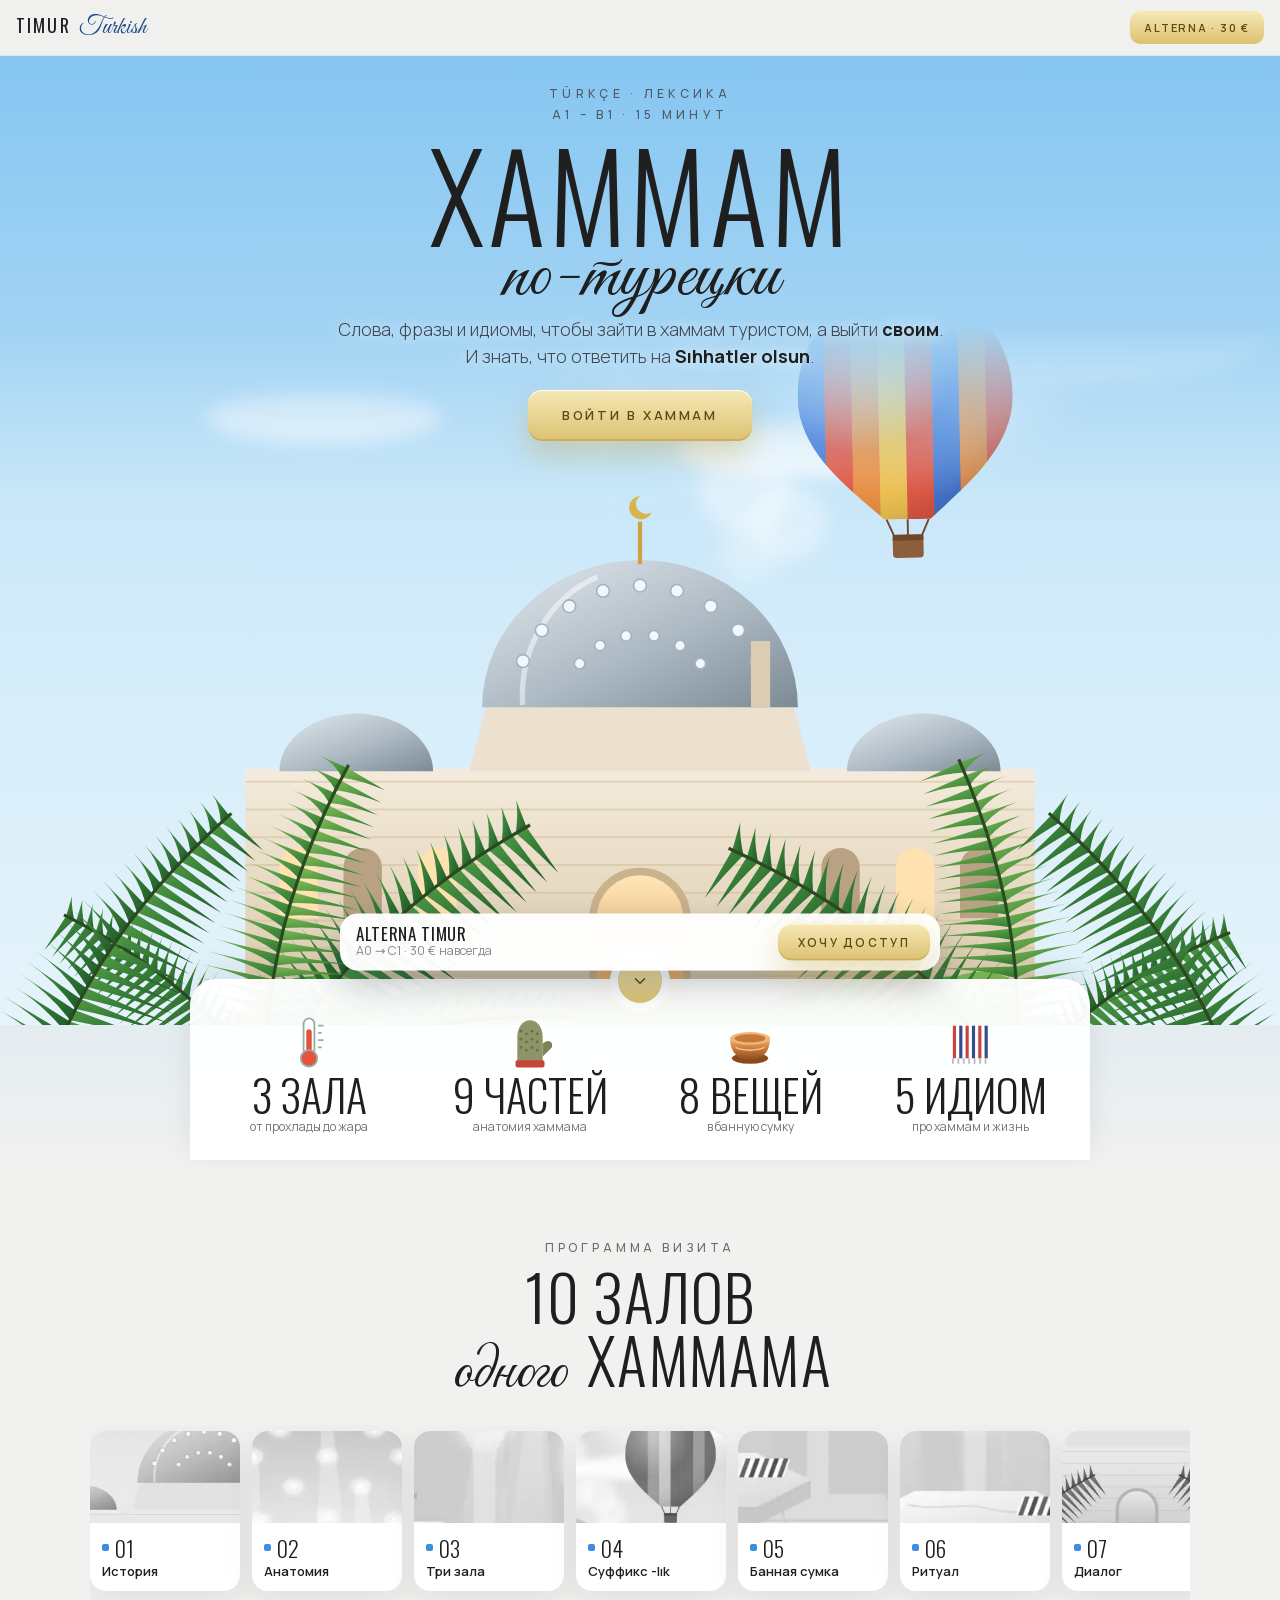
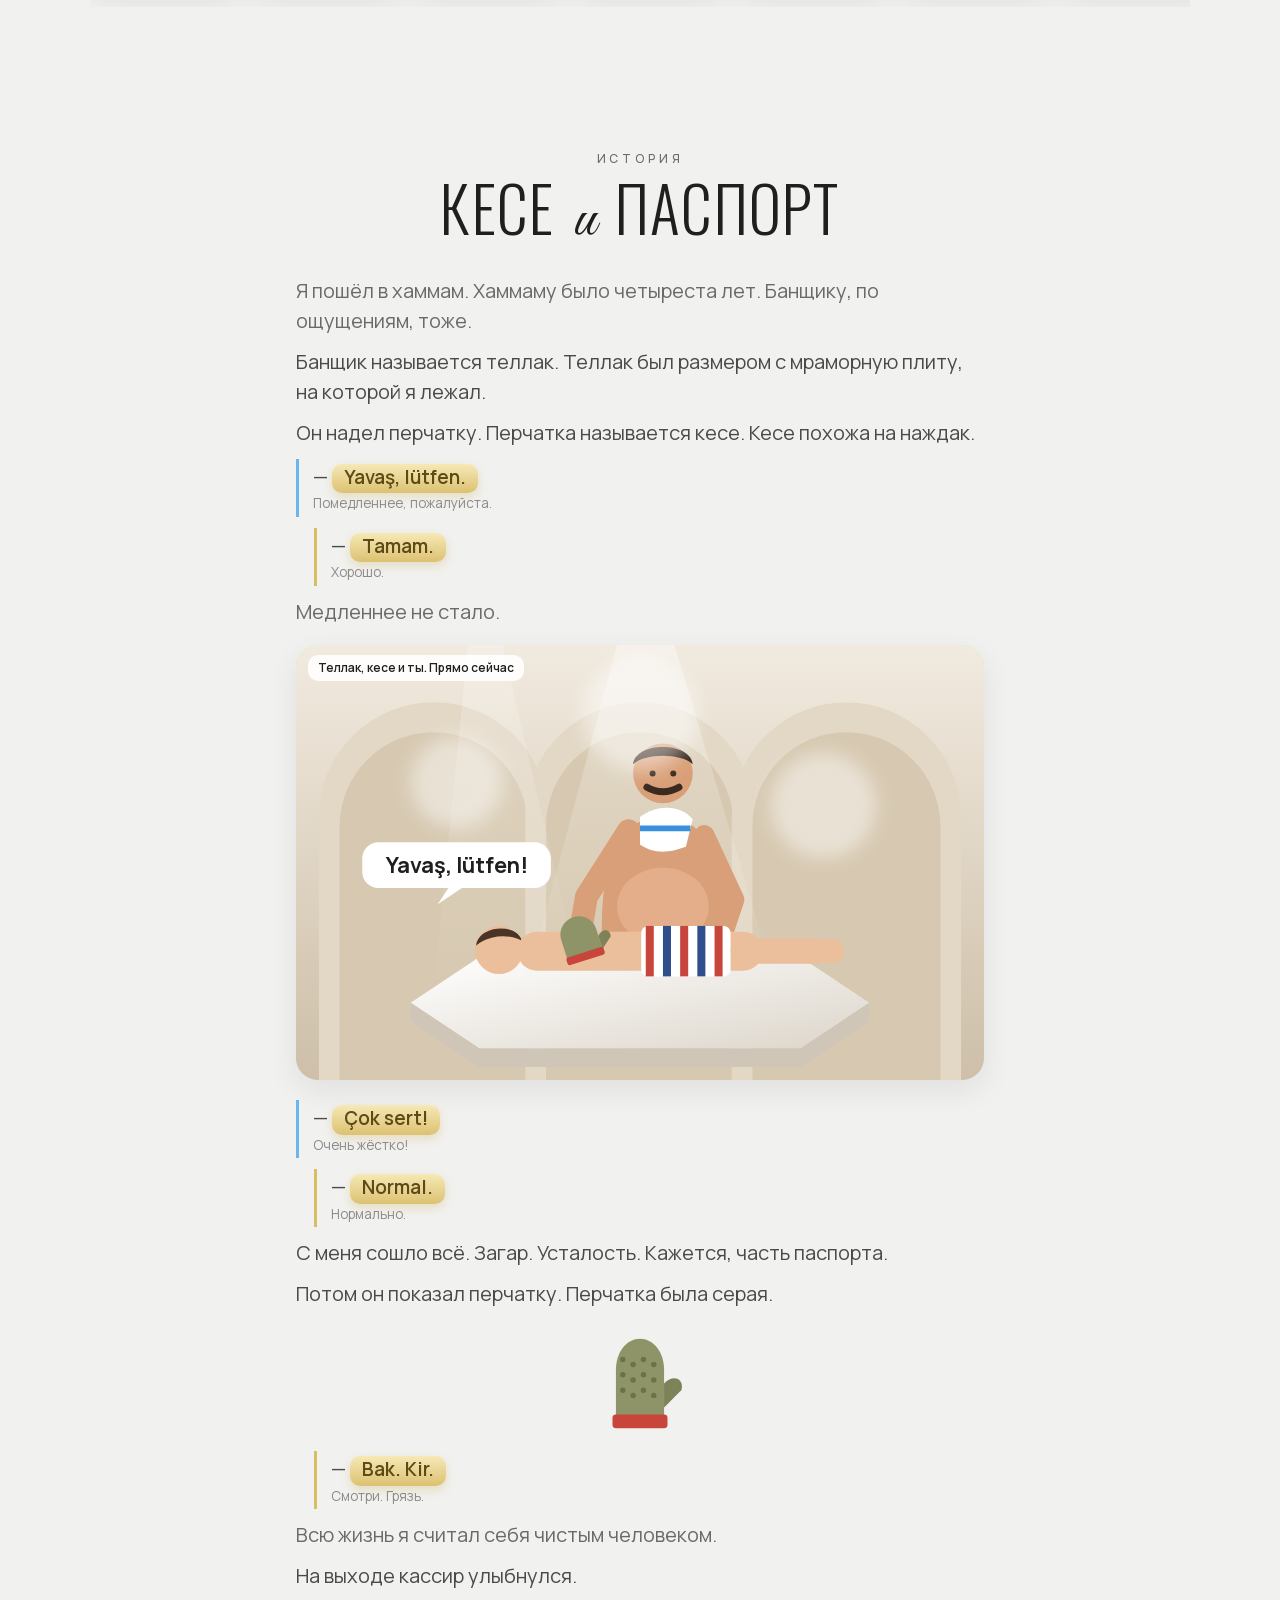
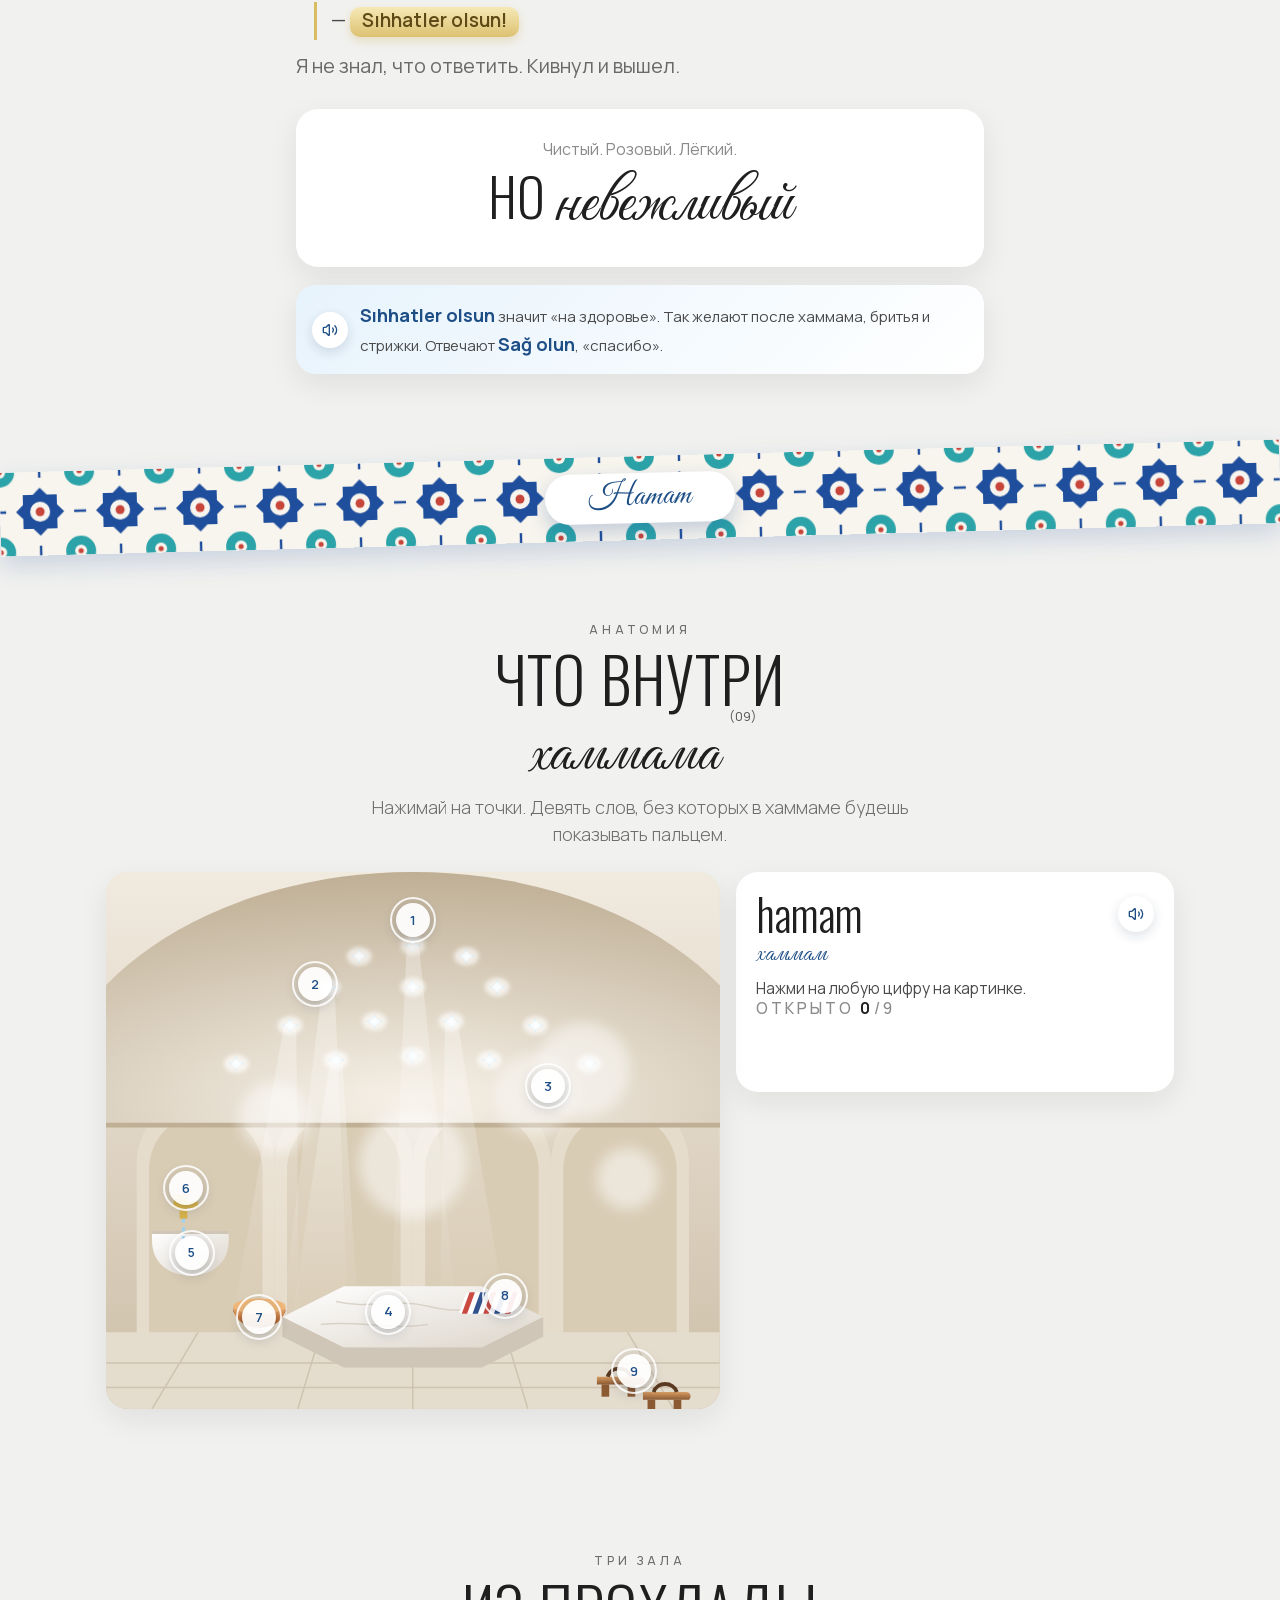
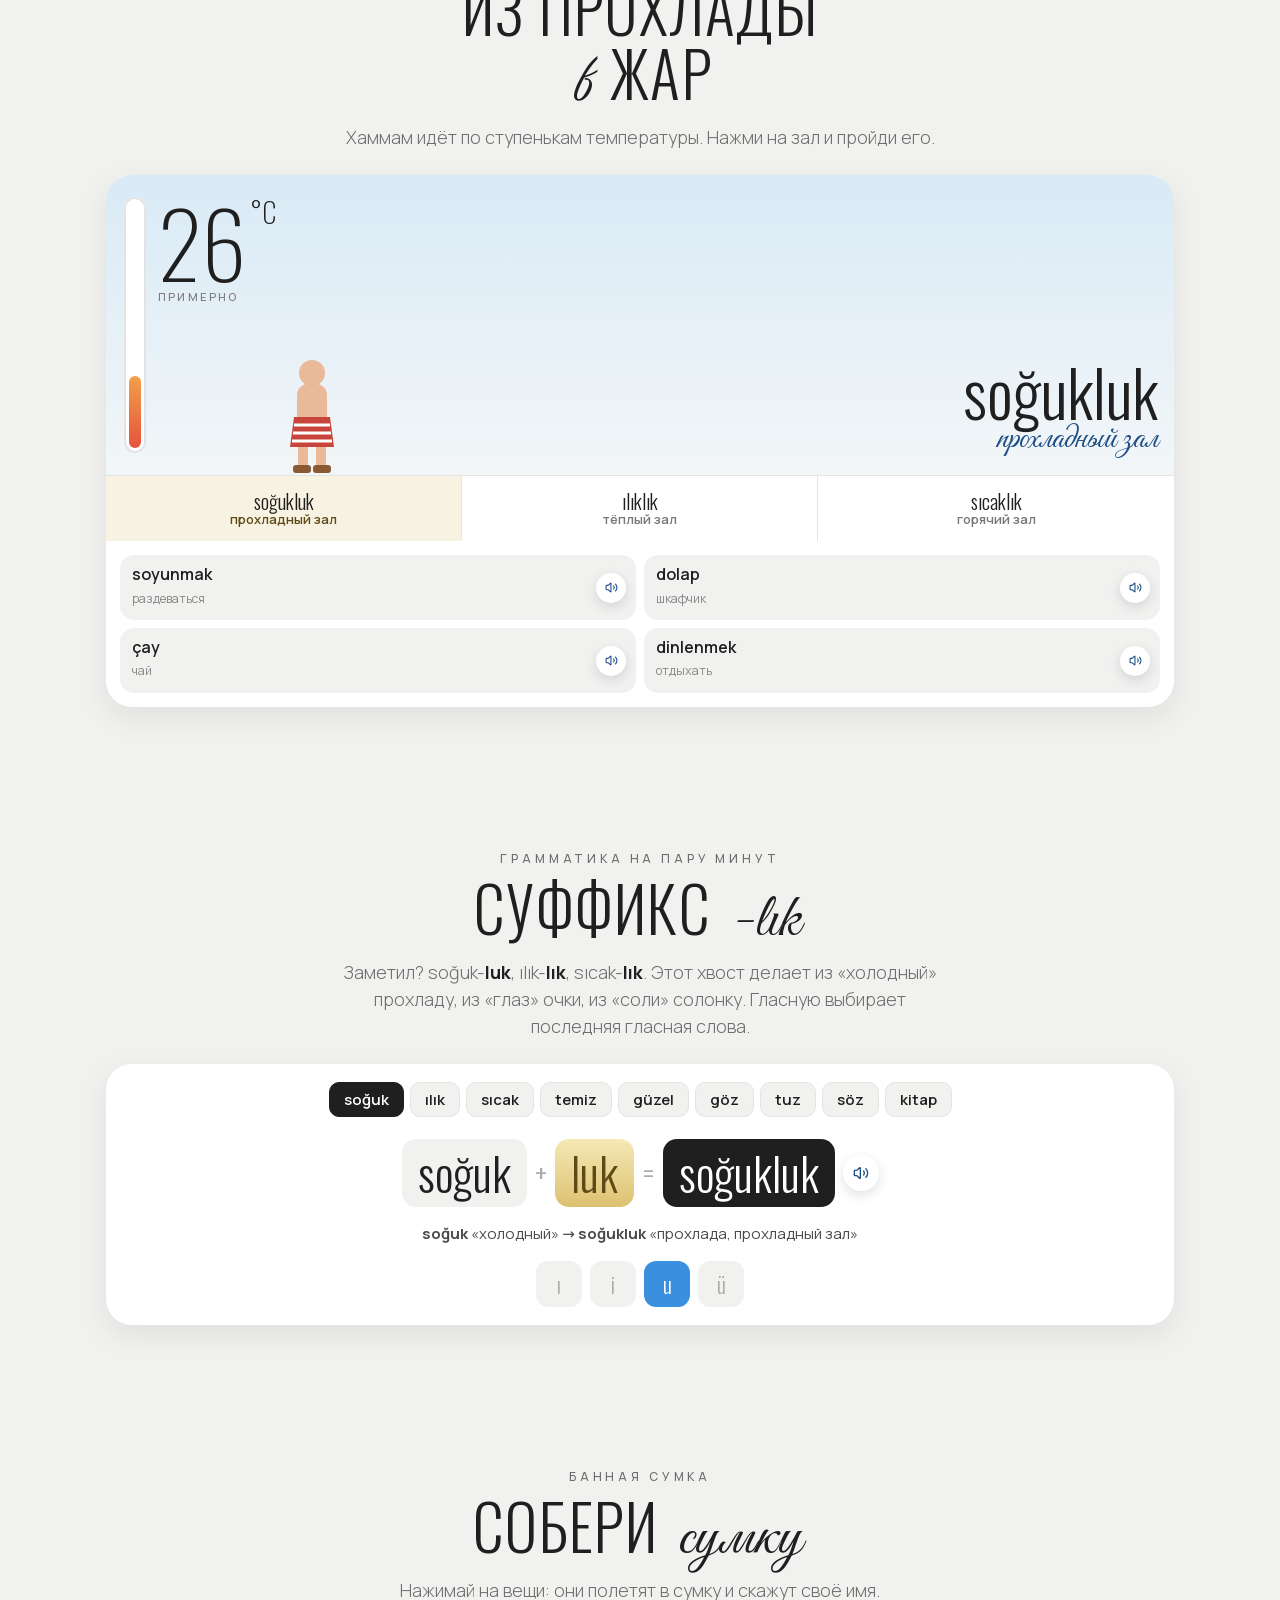
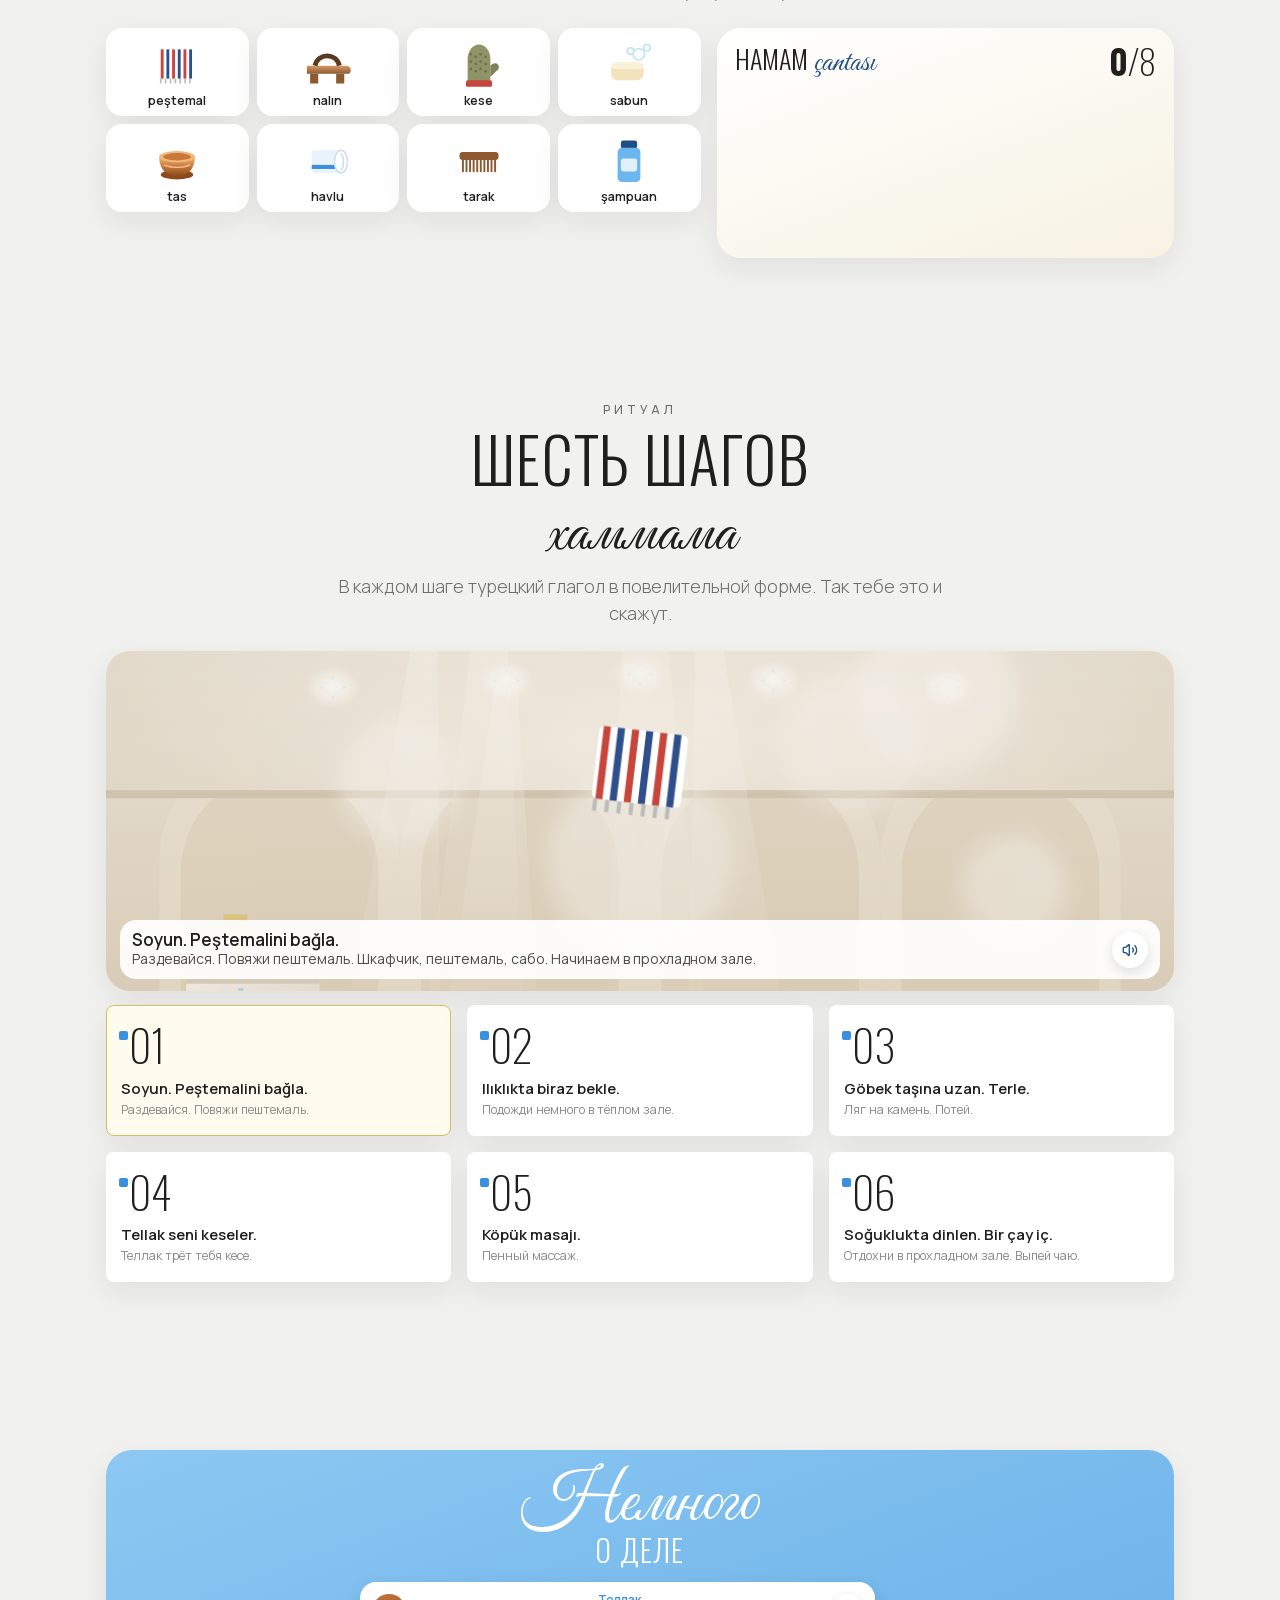
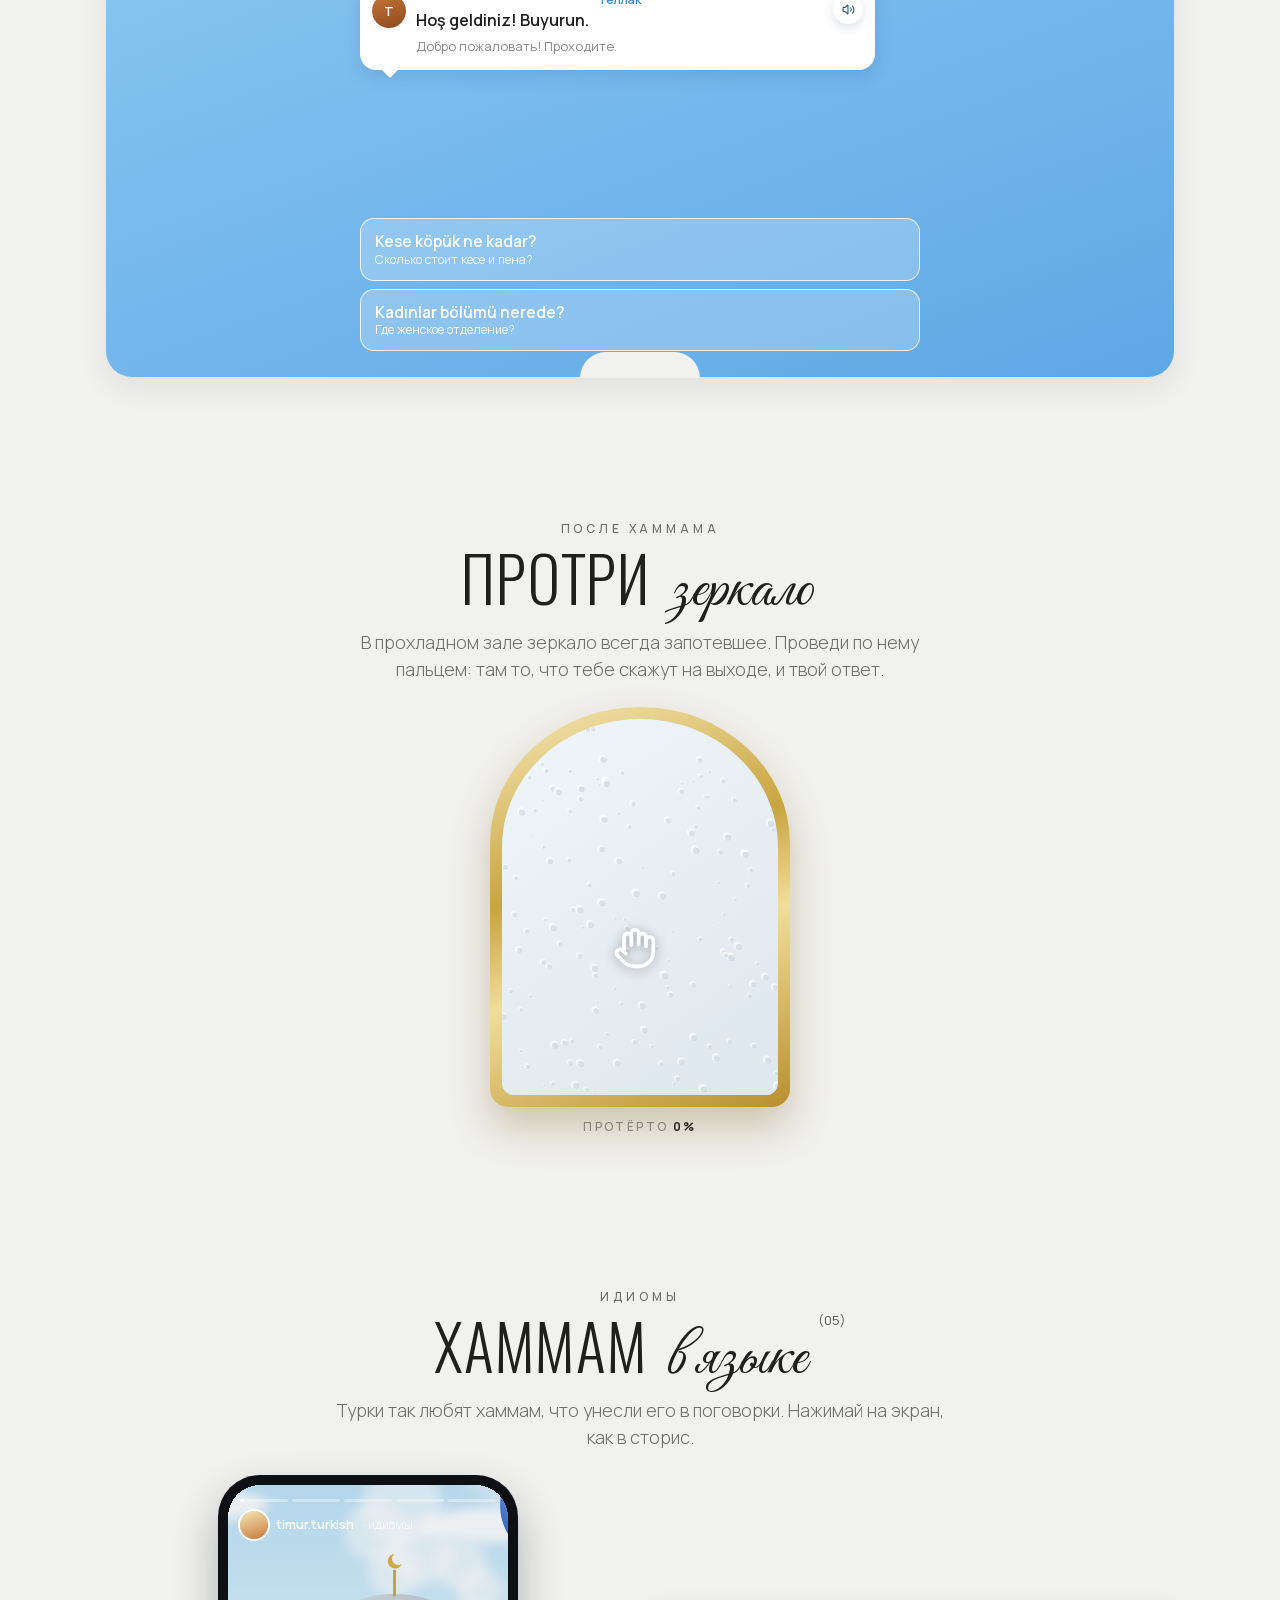
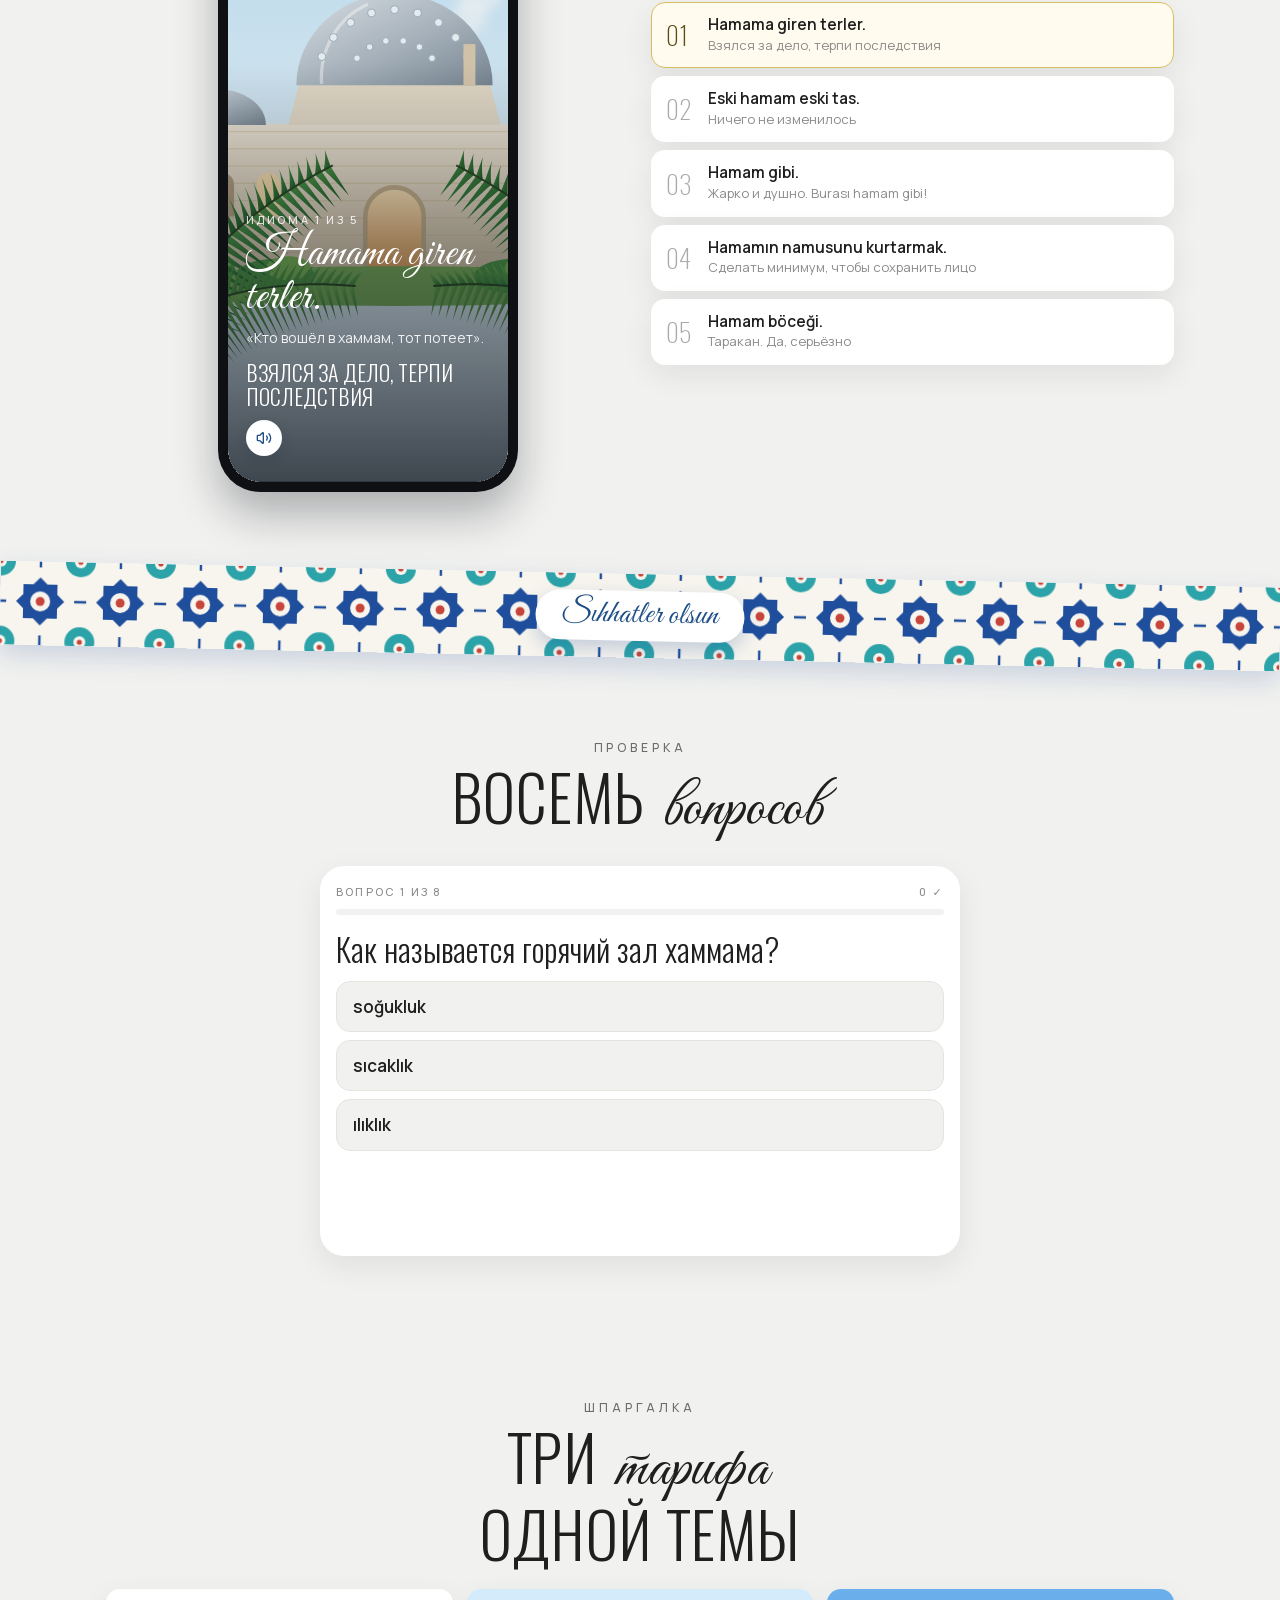
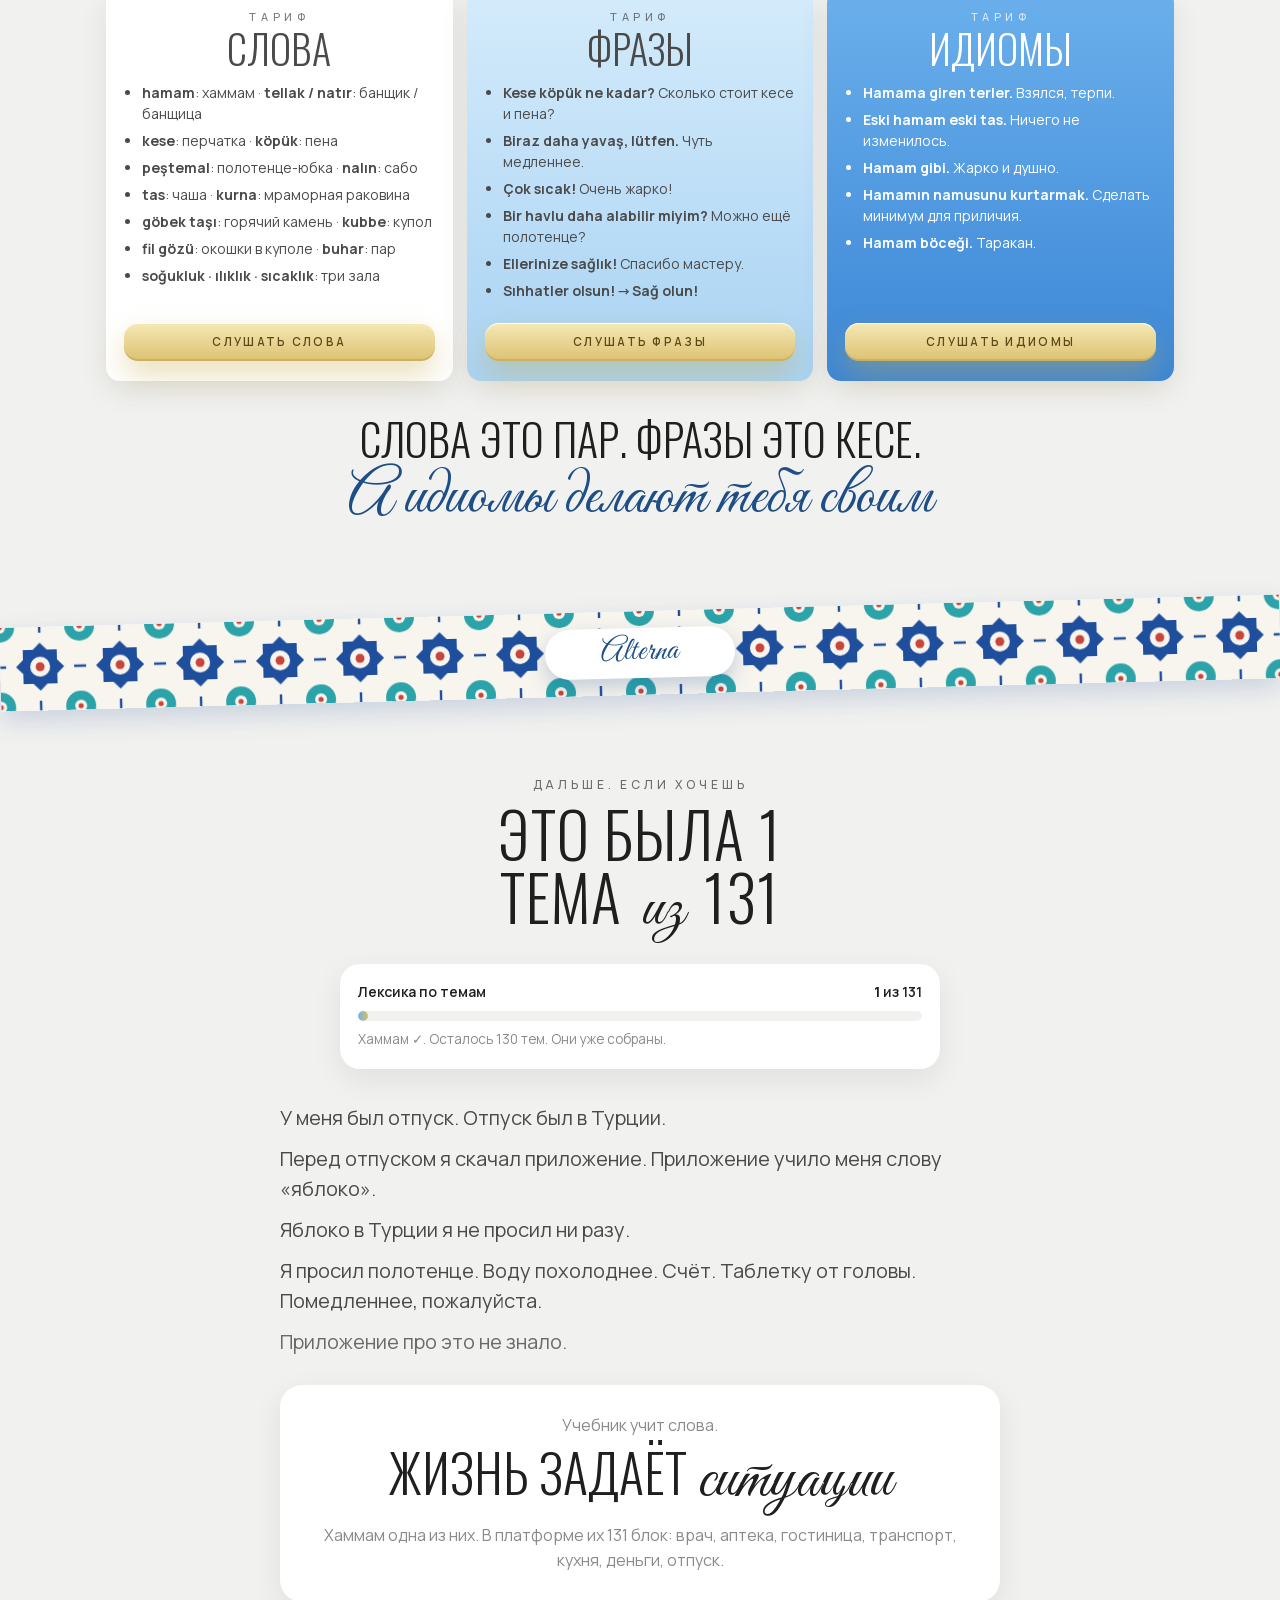
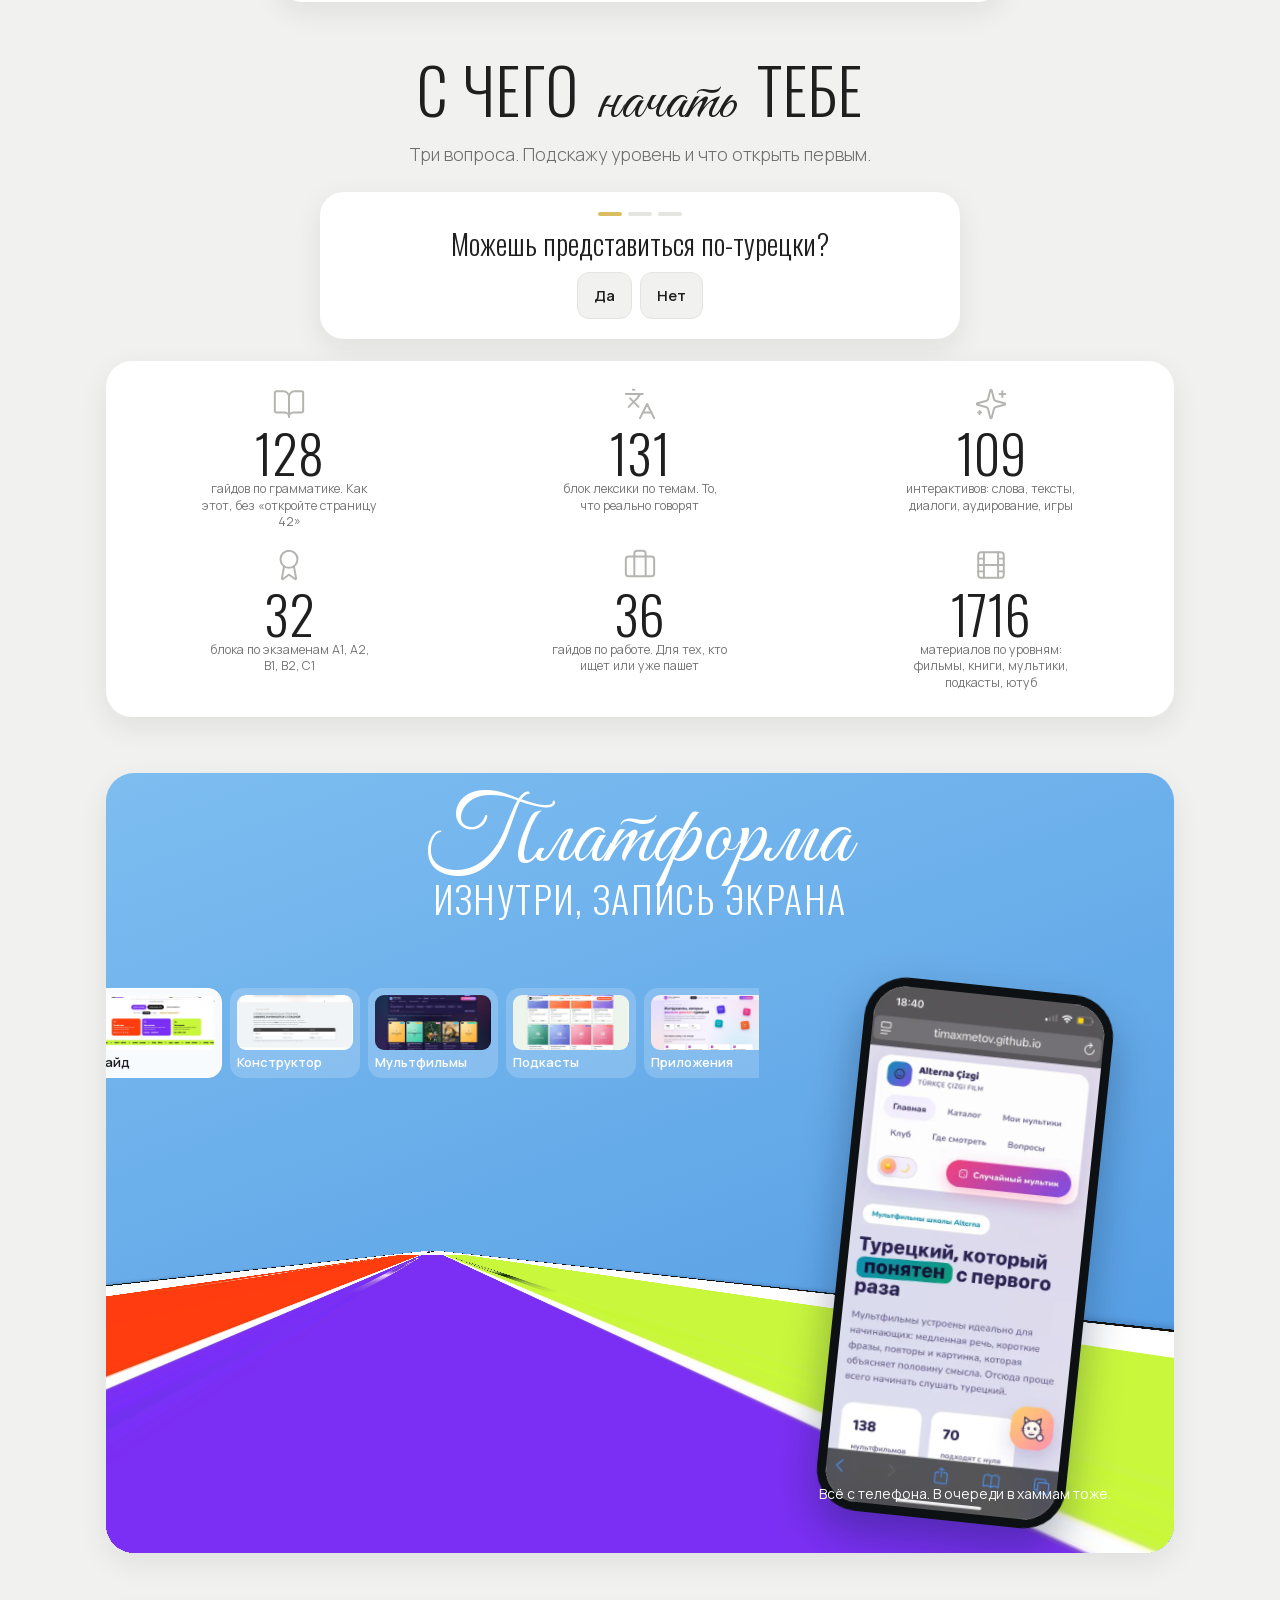
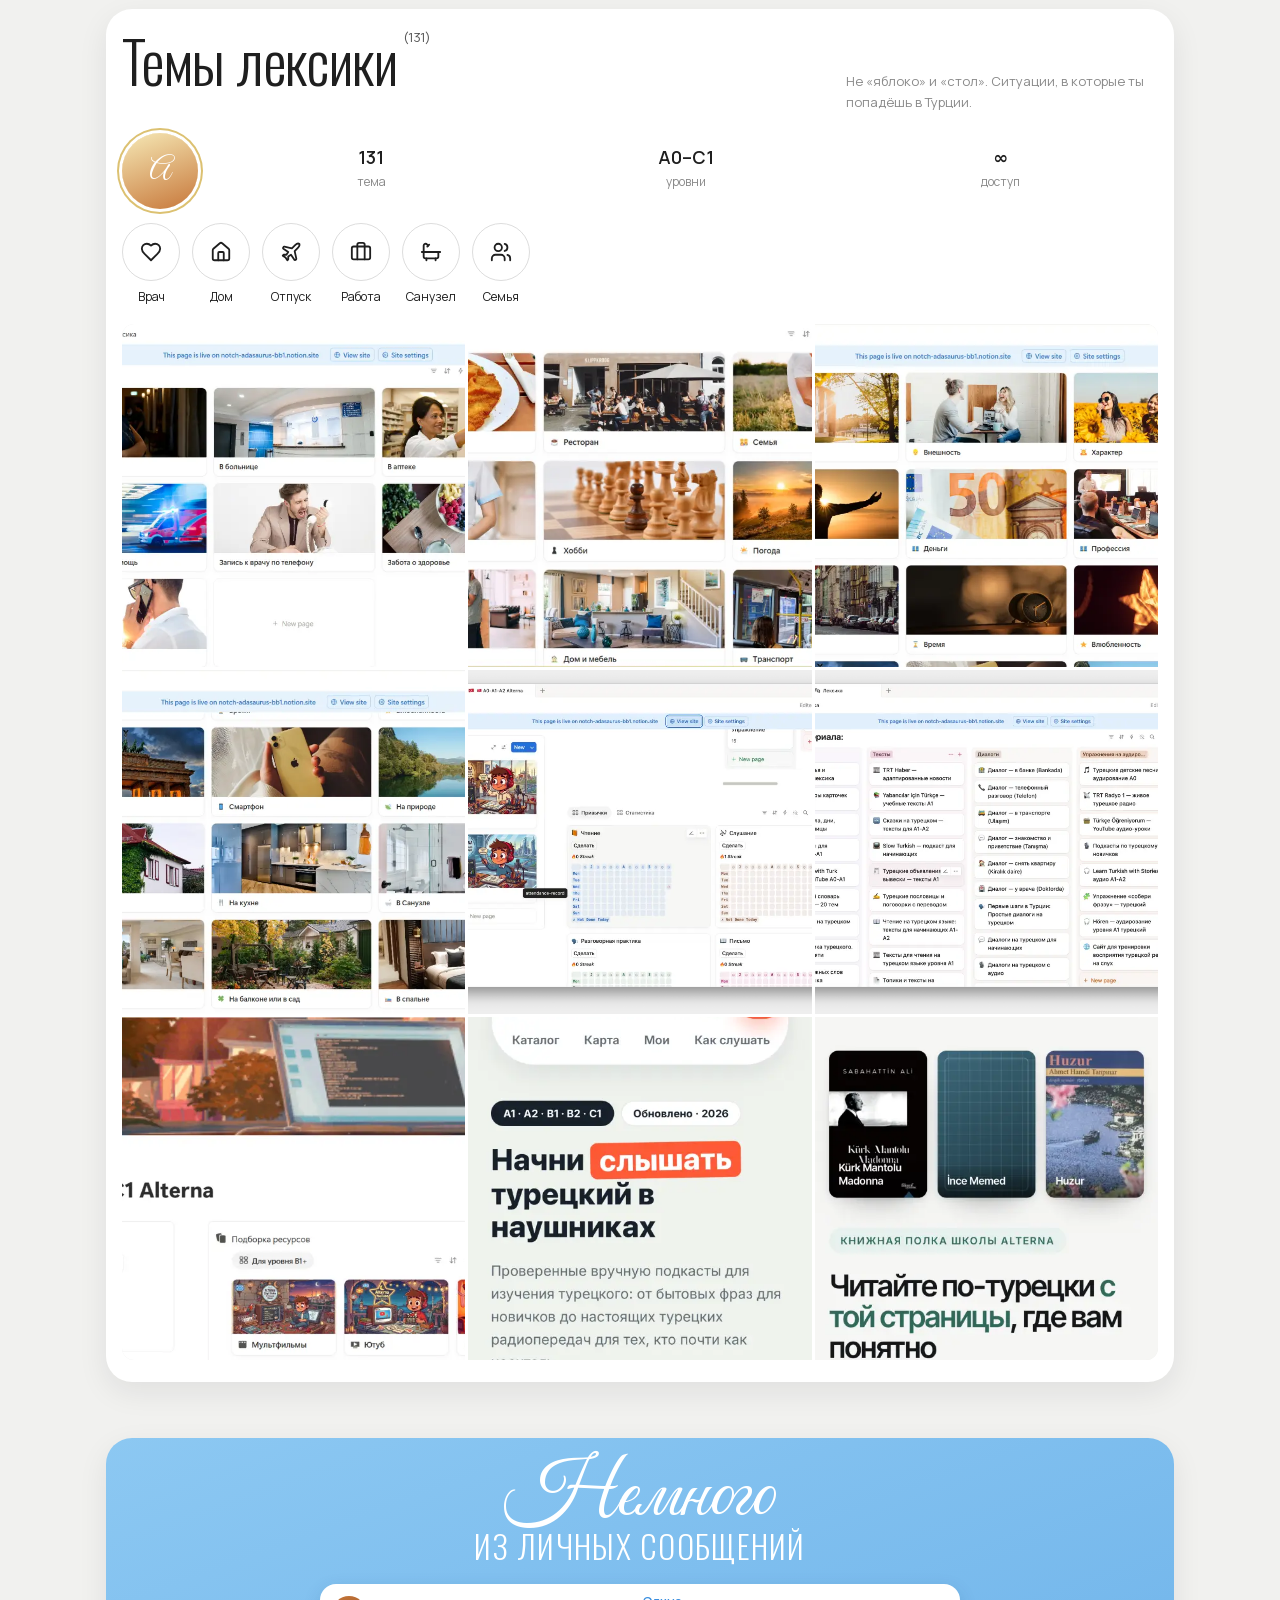
==== commit 847a068d: "Больше визуала и анимаций: теллак, изразцы, зеркало, параллакс Co-Authored-By: Claude Opus 5.5 <nore" ====
--- a/index.html
+++ b/index.html
@@ -399,6 +399,39 @@
 footer{padding:30px var(--gut) 110px;text-align:center;font-size:13px;color:var(--mute)}
 footer a{color:var(--ink);font-weight:600}
 .cf{position:fixed;top:-20px;z-index:80;pointer-events:none;width:12px;height:12px;border-radius:50%}
+.puff{position:absolute;z-index:1;width:70px;height:70px;margin:-35px 0 0 -35px;border-radius:50%;background:radial-gradient(circle,rgba(255,255,255,.9),rgba(255,255,255,0) 70%);pointer-events:none}
+.st b i{font-style:normal}
+.iz{position:relative;height:84px;overflow:hidden;margin:10px 0;rotate:-1.5deg;box-shadow:0 10px 26px rgba(31,78,156,.18);perspective:400px}
+.iz.r{rotate:1.2deg}
+.iz svg{position:absolute;left:0;top:0;width:calc(100% + 160px);height:100%}
+.iz .mv{animation:izMove 9s linear infinite}
+.iz.r .mv{animation-direction:reverse}
+@keyframes izMove{to{transform:translateX(-160px)}}
+.iz-w{position:absolute;left:50%;top:50%;translate:-50% -50%;background:#fff;border-radius:99px;padding:8px 26px 10px;font:400 32px/1 var(--fs);color:var(--navy);box-shadow:0 8px 20px rgba(31,78,156,.25);white-space:nowrap;min-width:190px;text-align:center}
+.scene-k{margin:18px 0 20px;border-radius:22px;overflow:hidden;box-shadow:var(--sh);background:#E9DFCD;position:relative}
+.scene-k svg{display:block;width:100%;height:auto}
+.scene-k figcaption{position:absolute;left:12px;top:10px;background:rgba(255,255,255,.92);border-radius:10px;padding:6px 10px;font:600 12px/1.2 var(--fb);color:var(--ink)}
+.ttl .scr{display:inline-block;padding:0 .08em}
+.ia-z{position:absolute;inset:0;transform-origin:50% 50%}
+.ia-reset{margin-top:14px}
+.mir-wrap{display:flex;justify-content:center;margin-top:24px}
+.mir{position:relative;width:min(300px,74vw);aspect-ratio:3/4;border-radius:50% 50% 18px 18px/34% 34% 18px 18px;padding:12px;background:linear-gradient(160deg,#F6E9B6,#C9A440 40%,#F1DE9A 60%,#B98F2E);box-shadow:0 20px 40px rgba(120,90,20,.3)}
+.mir-in{position:relative;width:100%;height:100%;border-radius:50% 50% 12px 12px/34% 34% 12px 12px;overflow:hidden;background:linear-gradient(160deg,#d6e8f2,#a9c7da 50%,#dcebf3);display:flex;flex-direction:column;align-items:center;justify-content:center;text-align:center;padding:20px}
+.mir-in .scr{font-size:clamp(36px,10vw,50px);line-height:1;color:var(--navy)}
+.mir-in .ar{font:300 30px/1 var(--fh);color:#4a6274;margin:8px 0}
+.mir-in .rp{font:400 clamp(42px,11vw,56px)/1 var(--fs);color:var(--green)}
+.mir-in small{font-size:13px;color:#3d5566;margin-top:12px;max-width:16em}
+.mir canvas{position:absolute;left:12px;top:12px;width:calc(100% - 24px);height:calc(100% - 24px);border-radius:50% 50% 12px 12px/34% 34% 12px 12px;touch-action:none;cursor:grab;transition:opacity 1s}
+.mir.clear canvas{opacity:0;pointer-events:none}
+.mir-hint{position:absolute;left:50%;top:58%;width:54px;height:54px;margin:-27px;z-index:3;pointer-events:none;font-size:44px;color:#fff;filter:drop-shadow(0 2px 6px rgba(0,0,0,.35));animation:wipe 2.4s ease-in-out infinite}
+@keyframes wipe{0%,100%{translate:-50px 0}50%{translate:50px 18px}}
+.mir-st{text-align:center;margin-top:14px;font:500 12px/1 var(--fb);letter-spacing:.2em;text-transform:uppercase;color:var(--mute)}
+.mir-st b{color:var(--ink)}
+.mir-again{display:block;margin:12px auto 0}
+.sty .art svg{transform-origin:50% 60%}
+.sty.on .art svg{animation:kb 7s ease-out both}
+@keyframes kb{from{transform:scale(1.2)}to{transform:scale(1)}}
+.rm-wipe{position:absolute;inset:0;pointer-events:none}
 @media(prefers-reduced-motion:reduce){*{animation:none!important;transition:none!important}}
 </style>
 
@@ -421,6 +454,7 @@
 <radialGradient id="gDomeIn" cx=".5" cy=".9" r=".9"><stop offset="0" stop-color="#F6F1E8"/><stop offset="1" stop-color="#BFAF95"/></radialGradient>
 <radialGradient id="gEye" cx=".5" cy=".5" r=".5"><stop offset="0" stop-color="#fff"/><stop offset=".6" stop-color="#F3FBFF"/><stop offset="1" stop-color="#BFE3F6"/></radialGradient>
 <radialGradient id="gShade" cx=".3" cy=".25" r=".9"><stop offset="0" stop-color="#fff" stop-opacity=".45"/><stop offset=".5" stop-color="#fff" stop-opacity="0"/><stop offset="1" stop-color="#000" stop-opacity=".28"/></radialGradient>
+<pattern id="iznik" width="80" height="80" patternUnits="userSpaceOnUse"><rect width="80" height="80" fill="#F8F5EE"/><circle r="15" fill="#2BA3A8"/><circle cx="80" r="15" fill="#2BA3A8"/><circle cy="80" r="15" fill="#2BA3A8"/><circle cx="80" cy="80" r="15" fill="#2BA3A8"/><circle r="6" fill="#F8F5EE"/><circle cx="80" r="6" fill="#F8F5EE"/><circle cy="80" r="6" fill="#F8F5EE"/><circle cx="80" cy="80" r="6" fill="#F8F5EE"/><circle r="2.6" fill="#C8453B"/><circle cx="80" r="2.6" fill="#C8453B"/><circle cy="80" r="2.6" fill="#C8453B"/><circle cx="80" cy="80" r="2.6" fill="#C8453B"/><rect x="23" y="23" width="34" height="34" fill="#1F4E9C"/><rect x="23" y="23" width="34" height="34" fill="#1F4E9C" transform="rotate(45 40 40)"/><circle cx="40" cy="40" r="10" fill="#F8F5EE"/><circle cx="40" cy="40" r="4.5" fill="#C8453B"/><path d="M40 0v6M40 74v6M0 40h6M74 40h6" stroke="#1F4E9C" stroke-width="2.4"/></pattern>
 <filter id="fB1" x="-50%" y="-50%" width="200%" height="200%"><feGaussianBlur stdDeviation="8"/></filter>
 <filter id="fB2" x="-50%" y="-50%" width="200%" height="200%"><feGaussianBlur stdDeviation="20"/></filter>
 <filter id="fGlow" x="-100%" y="-100%" width="300%" height="300%"><feGaussianBlur stdDeviation="3"/></filter>
@@ -462,6 +496,8 @@
 <symbol id="i-award" viewBox="0 0 24 24"><path d="m15.477 12.89 1.515 8.526a.5.5 0 0 1-.81.47l-3.58-2.687a1 1 0 0 0-1.197 0l-3.586 2.686a.5.5 0 0 1-.81-.469l1.514-8.526"/><circle cx="12" cy="8" r="6"/></symbol>
 <symbol id="i-users" viewBox="0 0 24 24"><path d="M16 21v-2a4 4 0 0 0-4-4H6a4 4 0 0 0-4 4v2"/><circle cx="9" cy="7" r="4"/><path d="M22 21v-2a4 4 0 0 0-3-3.87"/><path d="M16 3.13a4 4 0 0 1 0 7.75"/></symbol>
 <symbol id="i-mic" viewBox="0 0 24 24"><path d="M12 2a3 3 0 0 0-3 3v7a3 3 0 0 0 6 0V5a3 3 0 0 0-3-3Z"/><path d="M19 10v2a7 7 0 0 1-14 0v-2"/><line x1="12" x2="12" y1="19" y2="22"/></symbol>
+<symbol id="i-hand" viewBox="0 0 24 24"><path d="M18 11V6a2 2 0 0 0-2-2a2 2 0 0 0-2 2"/><path d="M14 10V4a2 2 0 0 0-2-2a2 2 0 0 0-2 2v2"/><path d="M10 10.5V6a2 2 0 0 0-2-2a2 2 0 0 0-2 2v8"/><path d="M18 8a2 2 0 1 1 4 0v6a8 8 0 0 1-8 8h-2c-2.8 0-4.5-.86-5.99-2.34l-3.6-3.6a2 2 0 0 1 2.83-2.82L7 15"/></symbol>
+<symbol id="i-zoom-out" viewBox="0 0 24 24"><circle cx="11" cy="11" r="8"/><line x1="21" x2="16.65" y1="21" y2="16.65"/><line x1="8" x2="14" y1="11" y2="11"/></symbol>
 
 </svg>
 <header class="bar">
@@ -483,10 +519,10 @@
   <div class="art" id="heroArt"></div>
   <div class="stats" id="stats">
     <a class="notch" href="#story" aria-label="Вниз"><svg class="ic"><use href="#i-chevron-down"/></svg></a>
-    <div class="st"><span class="si" data-ic="thermo"></span><b>3 зала</b><span>от прохлады до жара</span></div>
-    <div class="st"><span class="si" data-ic="kese"></span><b>9 частей</b><span>анатомия хаммама</span></div>
-    <div class="st"><span class="si" data-ic="tas"></span><b>8 вещей</b><span>в банную сумку</span></div>
-    <div class="st"><span class="si" data-ic="pestemal"></span><b>5 идиом</b><span>про хаммам и жизнь</span></div>
+    <div class="st"><span class="si" data-ic="thermo"></span><b><i class="n">3</i> зала</b><span>от прохлады до жара</span></div>
+    <div class="st"><span class="si" data-ic="kese"></span><b><i class="n">9</i> частей</b><span>анатомия хаммама</span></div>
+    <div class="st"><span class="si" data-ic="tas"></span><b><i class="n">8</i> вещей</b><span>в банную сумку</span></div>
+    <div class="st"><span class="si" data-ic="pestemal"></span><b><i class="n">5</i> идиом</b><span>про хаммам и жизнь</span></div>
   </div>
 </section>
 
@@ -520,6 +556,7 @@
       <p class="rv dl">— <button class="pill" data-say="Yavaş, lütfen.">Yavaş, lütfen.</button><span class="ru">Помедленнее, пожалуйста.</span></p>
       <p class="rv dl th">— <button class="pill" data-say="Tamam.">Tamam.</button><span class="ru">Хорошо.</span></p>
       <p class="nar rv">Медленнее не стало.</p>
+      <figure class="scene-k" id="sceneK"><figcaption>Теллак, кесе и ты. Прямо сейчас</figcaption></figure>
       <p class="rv dl">— <button class="pill" data-say="Çok sert!">Çok sert!</button><span class="ru">Очень жёстко!</span></p>
       <p class="rv dl th">— <button class="pill" data-say="Normal.">Normal.</button><span class="ru">Нормально.</span></p>
       <p class="rv">С меня сошло всё. Загар. Усталость. Кажется, часть паспорта.</p>
@@ -536,13 +573,14 @@
   </div>
 </section>
 
+<div class="iz" aria-hidden="true"><svg><g class="mv"><rect width="100%" height="84" fill="url(#iznik)"/></g></svg><span class="iz-w" data-words="Hamam|Kese|Köpük|Peştemal|Nalın|Kurna|Buhar">Hamam</span></div>
 <section id="anat">
   <div class="wrap">
     <p class="eyb">Анатомия</p>
     <h2 class="ttl">Что внутри <span class="scr">хаммама</span><sup>(09)</sup></h2>
     <p class="sub">Нажимай на точки. Девять слов, без которых в хаммаме будешь показывать пальцем.</p>
     <div class="anat">
-      <div class="ia" id="ia"><div id="intArt" style="width:100%;height:100%"></div></div>
+      <div class="ia" id="ia"><div class="ia-z" id="iaZ"><div id="intArt" style="width:100%;height:100%"></div></div></div>
       <div class="ia-card" id="iaCard"></div>
     </div>
   </div>
@@ -613,6 +651,16 @@
   </div>
 </section>
 
+<section id="mirror">
+  <div class="wrap">
+    <p class="eyb">После хаммама</p>
+    <h2 class="ttl">Протри <span class="scr">зеркало</span></h2>
+    <p class="sub">В прохладном зале зеркало всегда запотевшее. Проведи по нему пальцем: там то, что тебе скажут на выходе, и твой ответ.</p>
+    <div class="mir-wrap"><div class="mir" id="mir"><div class="mir-in"><span class="scr">Sıhhatler olsun!</span><span class="ar">↓</span><span class="rp">Sağ olun!</span><small>«На здоровье!» и «Спасибо!»</small></div><canvas id="mirC" aria-label="Запотевшее зеркало, протри пальцем"></canvas><span class="mir-hint" id="mirH"><svg class="ic"><use href="#i-hand"/></svg></span></div></div>
+    <p class="mir-st" id="mirSt">Протёрто <b>0%</b></p>
+  </div>
+</section>
+
 <section id="idioms">
   <div class="wrap">
     <p class="eyb">Идиомы</p>
@@ -625,6 +673,7 @@
   </div>
 </section>
 
+<div class="iz r" aria-hidden="true"><svg><g class="mv"><rect width="100%" height="84" fill="url(#iznik)"/></g></svg><span class="iz-w" data-words="Sıhhatler olsun|Sağ olun|Ellerinize sağlık|Kolay gelsin">Sıhhatler olsun</span></div>
 <section id="quiz">
   <div class="wrap">
     <p class="eyb">Проверка</p>
@@ -668,6 +717,7 @@
 </section>
 
 
+<div class="iz" aria-hidden="true"><svg><g class="mv"><rect width="100%" height="84" fill="url(#iznik)"/></g></svg><span class="iz-w" data-words="Alterna|A0 → C1|131 тема|128 гайдов">Alterna</span></div>
 <section id="ad">
   <div class="wrap">
     <p class="eyb">Дальше. Если хочешь</p>
@@ -890,25 +940,25 @@
 function heroArt(vb){var s='';
   s+='<rect x="-400" y="-300" width="2000" height="1500" fill="url(#gSky2)"/>';
   s+='<circle cx="860" cy="170" r="190" fill="#fff" opacity=".55" filter="url(#fB2)"/>';
-  [[180,180,150,40],[540,120,120,30],[1020,250,170,46],[760,360,120,26],[300,330,110,24]].forEach(function(c){s+='<ellipse class="cl" cx="'+c[0]+'" cy="'+c[1]+'" rx="'+c[2]+'" ry="'+c[3]+'" fill="#fff" opacity=".9" filter="url(#fB1)"/>'});
-  s+=balloon(380,190,.3)+'<g class="balpos"><g class="bal1">'+balloon(860,340,.9)+'</g></g>';
+  s+='<g class="clouds">';[[180,180,150,40],[540,120,120,30],[1020,250,170,46],[760,360,120,26],[300,330,110,24]].forEach(function(c){s+='<ellipse class="cl" cx="'+c[0]+'" cy="'+c[1]+'" rx="'+c[2]+'" ry="'+c[3]+'" fill="#fff" opacity=".9" filter="url(#fB1)"/>'});
+  s+='</g>';s+='<g class="gulls">'+[[150,250,1],[200,232,.8],[250,262,.7]].map(function(g){return '<g transform="translate('+g[0]+' '+g[1]+') scale('+g[2]+')"><path class="gw" d="M-16 0Q-8 -11 0 0Q8 -11 16 0" fill="none" stroke="#3b4b5a" stroke-width="2.8" stroke-linecap="round"/></g>'}).join('')+'</g>';s+=balloon(380,190,.3)+'<g class="balpar"><g class="balpos"><g class="balin"><g class="bal1">'+balloon(860,340,.9)+'</g></g></g></g>';
   var w='';for(var y=672;y<900;y+=26)w+='<line x1="230" x2="970" y1="'+y+'" y2="'+y+'" stroke="#CDB892" stroke-opacity=".45" stroke-width="2"/>';
   var win='';[262,322,392,770,840,900].forEach(function(x,i){win+='<path d="M'+x+' 800V752A18 18 0 0 1 '+(x+36)+' 752V800Z" fill="'+(i%2?'#B8A283':'#FFE2B0')+'"/>'});
   var eyes='';for(var k=0;k<9;k++){var an=Math.PI*(1.12+k*.095),ex=600+118*Math.cos(an),ey=600+112*Math.sin(an);eyes+='<circle cx="'+f(ex)+'" cy="'+f(ey)+'" r="6" fill="#EEF8FD" stroke="#A3B3BF" stroke-width="1.5"/>'}
   for(var k2=0;k2<6;k2++){var an2=Math.PI*(1.2+k2*.12),ex2=600+70*Math.cos(an2),ey2=600+66*Math.sin(an2);eyes+='<circle cx="'+f(ex2)+'" cy="'+f(ey2)+'" r="5" fill="#EEF8FD" stroke="#A3B3BF" stroke-width="1.5"/>'}
-  s+='<g class="steam">'+[[600,430,40],[640,400,50],[570,370,46],[612,330,60],[712,500,26],[730,460,34],[700,420,40]].map(function(c,i){return '<circle class="sm" cx="'+c[0]+'" cy="'+c[1]+'" r="'+c[2]+'" fill="#fff" opacity=".55" filter="url(#fB1)"/>'}).join('')+'</g>';
+  s+='<g class="hpar"><g class="steam">'+[[600,430,40],[640,400,50],[570,370,46],[612,330,60],[712,500,26],[730,460,34],[700,420,40]].map(function(c,i){return '<circle class="sm" cx="'+c[0]+'" cy="'+c[1]+'" r="'+c[2]+'" fill="#fff" opacity=".55" filter="url(#fB1)"/>'}).join('')+'</g>';
   s+='<g class="hamam"><path d="M230 900V660H970V900Z" fill="url(#gStone)"/>'+w+win
    +'<path d="M262 662A72 54 0 0 1 406 662Z" fill="url(#gDome)"/><path d="M794 662A72 54 0 0 1 938 662Z" fill="url(#gDome)"/>'
    +'<path d="M440 662L456 600H744L760 662Z" fill="#EBE1CE"/><path d="M456 600H744" stroke="#CDB892" stroke-width="3"/>'
    +'<path d="M452 602A148 138 0 0 1 748 602Z" fill="url(#gDome)"/><path d="M490 600A112 120 0 0 1 560 480" fill="none" stroke="#fff" stroke-opacity=".5" stroke-width="5"/>'+eyes
    +'<rect x="598" y="428" width="4" height="40" fill="#C9A440"/><path d="M600 404A11 11 0 1 0 611 419A9 9 0 1 1 600 404Z" fill="#D9B44A"/>'
    +'<rect x="704" y="540" width="18" height="62" fill="#DCCDB2"/>'
-   +'<path d="M556 900V800A44 44 0 0 1 644 800V900Z" fill="url(#gGlow)"/><path d="M556 900V800A44 44 0 0 1 644 800V900" fill="none" stroke="#C9B28C" stroke-width="7"/></g>';
+   +'<path d="M556 900V800A44 44 0 0 1 644 800V900Z" fill="url(#gGlow)"/><path d="M556 900V800A44 44 0 0 1 644 800V900" fill="none" stroke="#C9B28C" stroke-width="7"/></g></g>';
   s+='<ellipse cx="600" cy="905" rx="420" ry="30" fill="#7FB35A"/>';
   [[300,880],[420,890],[780,890],[900,880]].forEach(function(b){s+='<ellipse cx="'+b[0]+'" cy="'+b[1]+'" rx="60" ry="26" fill="#4E9A45"/><ellipse cx="'+(b[0]+20)+'" cy="'+(b[1]-12)+'" rx="34" ry="18" fill="#7DBB55"/>'});
-  s+='<g class="palms">'+frond(250,960,330,-62,.35,'url(#gLeaf)')+frond(250,960,300,-95,.3,'url(#gLeaf2)')+frond(250,960,280,-30,.35,'url(#gLeaf2)')+frond(250,960,240,-125,-.3,'url(#gLeaf)')
+  s+='<g class="ppar"><g class="palms">'+frond(250,960,330,-62,.35,'url(#gLeaf)')+frond(250,960,300,-95,.3,'url(#gLeaf2)')+frond(250,960,280,-30,.35,'url(#gLeaf2)')+frond(250,960,240,-125,-.3,'url(#gLeaf)')
    +frond(950,960,330,-118,-.35,'url(#gLeaf)')+frond(950,960,300,-85,-.3,'url(#gLeaf2)')+frond(950,960,280,-150,-.35,'url(#gLeaf2)')+frond(950,960,240,-55,.3,'url(#gLeaf)')
-   +frond(40,960,300,-70,.3,'url(#gLeaf)')+frond(1160,960,300,-110,-.3,'url(#gLeaf)')+'</g>';
+   +frond(40,960,300,-70,.3,'url(#gLeaf)')+frond(1160,960,300,-110,-.3,'url(#gLeaf)')+'</g></g>';
   return '<svg viewBox="'+(vb||'0 0 1200 900')+'" preserveAspectRatio="xMidYMax slice" aria-hidden="true">'+s+'</svg>'}
 function intArt(vb){var s='<rect width="800" height="700" fill="url(#gInt)"/>';
   [40,220,400,580].forEach(function(x){s+='<path d="M'+x+' 700V380A90 90 0 0 1 '+(x+180)+' 380V700Z" fill="#E6DCCB"/><path d="M'+(x+16)+' 700V388A74 74 0 0 1 '+(x+164)+' 388V700Z" fill="#D9CCB5"/>'});
@@ -955,10 +1005,23 @@
   $$('.eye',root).forEach(function(e,i){tl.to(e,{opacity:.55,duration:1.4+(i%4)*.3,yoyo:true,repeat:-1,ease:'sine.inOut'},i*.1)});
   $$('.beam',root).forEach(function(b,i){tl.to(b,{opacity:.15,duration:2.4+i*.3,yoyo:true,repeat:-1,ease:'sine.inOut'},0)});
   $$('.water',root).forEach(function(w){tl.to(w,{strokeDashoffset:-24,duration:.6,repeat:-1,ease:'none'},0)});
+  $$('.gulls',root).forEach(function(g){tl.fromTo(g,{x:-320,y:0},{x:1500,duration:28,repeat:-1,ease:'none'},0);tl.to(g,{y:-40,duration:3,yoyo:true,repeat:-1,ease:'sine.inOut'},0)});
+  $$('.gw',root).forEach(function(w,i){tl.to(w,{scaleY:.25,transformOrigin:'50% 100%',duration:.28,yoyo:true,repeat:-1,ease:'sine.inOut'},i*.09)});
   whenVisible(root,function(){tl.play()},function(){tl.pause()})}
 ['#heroArt','#intArt','#rtBg','#thxArt'].forEach(function(s){artAnim($(s))});
-if(G&&!RM){gsap.to('#heroArt svg',{yPercent:8,ease:'none',scrollTrigger:{trigger:'#hero',start:'top top',end:'bottom top',scrub:true}})}
-(function(){var sts=$$('.st');whenVisible($('#stats'),function(){sts.forEach(function(s,i){setTimeout(function(){s.classList.add('on');if(G&&!RM)gsap.fromTo($('svg',s),{y:16,rotation:-8},{y:0,rotation:0,duration:.8,ease:'elastic.out(1,.45)'})},300+i*250)})})})();
+if(G&&!RM){var ha=$('#heroArt');
+  [['.clouds',-50],['.balpar',-110],['.hpar',40],['.ppar',110],['.gulls',-70]].forEach(function(p){var el=$(p[0],ha);if(el)gsap.to(el,{y:p[1],ease:'none',scrollTrigger:{trigger:'#hero',start:'top top',end:'bottom top',scrub:true}})});
+  var it=gsap.timeline({delay:.15});
+  it.from($('.hamam',ha),{y:160,duration:1.3,ease:'power3.out'},0)
+    .from($('.palms',ha),{scale:1.35,svgOrigin:'600 960',duration:1.5,ease:'power3.out'},0)
+    .from($('.balin',ha),{x:220,y:380,rotation:12,duration:2.2,ease:'power2.out'},.2)
+    .from($$('.steam .sm',ha),{scale:.2,duration:1.2,stagger:.08,ease:'power2.out'},.6);
+  var hero=$('#hero'),lastT=0;
+  function puff(x,y){var r=hero.getBoundingClientRect(),p=document.createElement('i');p.className='puff';p.style.left=(x-r.left)+'px';p.style.top=(y-r.top)+'px';hero.appendChild(p);gsap.fromTo(p,{scale:.3,opacity:.9},{scale:1.5+Math.random(),y:-70-Math.random()*60,x:(Math.random()-.5)*40,opacity:0,duration:1.6,ease:'sine.out',onComplete:function(){p.remove()}})}
+  hero.addEventListener('pointermove',function(e){if(e.pointerType!=='mouse')return;var t=performance.now();if(t-lastT<60)return;lastT=t;puff(e.clientX,e.clientY)});
+  hero.addEventListener('pointerdown',function(e){for(var i=0;i<5;i++)puff(e.clientX+(Math.random()-.5)*40,e.clientY+(Math.random()-.5)*30)});
+}
+(function(){var sts=$$('.st'),cnt=false;whenVisible($('#stats'),function(){if(!cnt&&G&&!RM){cnt=true;$$('#stats .n').forEach(function(n){var to=+n.textContent,o={v:0};gsap.to(o,{v:to,duration:1.4,ease:'power2.out',onUpdate:function(){n.textContent=Math.round(o.v)}})})}sts.forEach(function(s,i){setTimeout(function(){s.classList.add('on');if(G&&!RM)gsap.fromTo($('svg',s),{y:16,rotation:-8},{y:0,rotation:0,duration:.8,ease:'elastic.out(1,.45)'})},300+i*250)})})})();
 
 /* program + rail + dock */
 (function(){var rail=$('#rail'),links=$$('#pg a'),ids=links.map(function(a){return a.getAttribute('href').slice(1)}),last=-2,tick=false;
@@ -973,10 +1036,11 @@
 
 /* anatomy */
 (function(){var ia=$('#ia'),card=$('#iaCard'),seen={},A=D.anat;
-  A.forEach(function(a,i){var b=document.createElement('button');b.className='hs';b.style.left=a.x+'%';b.style.top=a.y+'%';b.textContent=i+1;b.setAttribute('aria-label',a.tr);b.onclick=function(){show(i,true)};ia.appendChild(b)});
+  var Z=$('#iaZ');A.forEach(function(a,i){var b=document.createElement('button');b.className='hs';b.style.left=a.x+'%';b.style.top=a.y+'%';b.textContent=i+1;b.setAttribute('aria-label',a.tr);b.onclick=function(){show(i,true)};Z.appendChild(b)});
   var hs=$$('.hs',ia);
+  function zoom(a){if(!G||RM)return;var k=a?1.55:1;gsap.to(Z,{scale:k,transformOrigin:a?a.x+'% '+a.y+'%':'50% 50%',duration:.9,ease:'power3.inOut'});gsap.to(hs,{scale:1/k,duration:.9,ease:'power3.inOut'})}
   function show(i,user){var a=A[i];seen[i]=1;hs.forEach(function(h,k){h.classList.toggle('cur',k===i);if(seen[k])h.classList.add('on')});
-    card.innerHTML='<div class="w"><h3>'+a.tr+'</h3><button class="say" data-say="'+a.say+'" aria-label="Слушать">'+SPK+'</button></div><p class="tr">'+a.ru+'</p><p>'+a.f+'</p><p class="ia-cnt">Открыто <b>'+Object.keys(seen).length+'</b>/9</p>';
+    card.innerHTML='<div class="w"><h3>'+a.tr+'</h3><button class="say" data-say="'+a.say+'" aria-label="Слушать">'+SPK+'</button></div><p class="tr">'+a.ru+'</p><p>'+a.f+'</p><p class="ia-cnt">Открыто <b>'+Object.keys(seen).length+'</b>/9</p><button class="gb sm ia-reset" id="iaR"><svg class="ic"><use href="#i-zoom-out"/></svg>Весь хаммам</button>';$('#iaR').onclick=function(){zoom(null);hs.forEach(function(h){h.classList.remove('cur')})};zoom(a);
     if(user)say(a.say,$('.say',card));
     if(G&&!RM)gsap.fromTo(card.children,{y:14},{y:0,duration:.45,stagger:.05,ease:'power3.out'});
     if(Object.keys(seen).length===9&&!card.dataset.done){card.dataset.done=1;confetti()}}
@@ -988,7 +1052,8 @@
   tabs.innerHTML=R.map(function(r,i){return '<button data-i="'+i+'"><b>'+r.k+'</b>'+r.ru+'</button>'}).join('');
   var puffs='';for(var i=0;i<10;i++)puffs+='<i style="left:'+(5+i*9.5)+'%;top:'+(20+(i%4)*15)+'%;width:'+(60+(i%3)*30)+'px;height:'+(60+(i%3)*30)+'px"></i>';steam.innerHTML=puffs;
   var tObj={v:26};
-  function set(i,anim){cur=i;var r=R[i];$$('button',tabs).forEach(function(b,k){b.classList.toggle('on',k===i)});st.style.background=r.bg;$('#rmTh').style.height=r.th+'%';
+  function set(i,anim){cur=i;var r=R[i];$$('button',tabs).forEach(function(b,k){b.classList.toggle('on',k===i)});
+    if(G&&anim&&!RM){var ov=document.createElement('div');ov.className='rm-wipe';ov.style.background=r.bg;st.insertBefore(ov,st.firstChild);var cx=(16+i*26+5)+'%';gsap.fromTo(ov,{clipPath:'circle(0% at '+cx+' 85%)'},{clipPath:'circle(150% at '+cx+' 85%)',duration:.9,ease:'power2.inOut',onComplete:function(){st.style.background=r.bg;ov.remove()}})}else st.style.background=r.bg;$('#rmTh').style.height=r.th+'%';
     $('#rmName').textContent=r.k;$('#rmRu').textContent=r.ru;$('#rmFig').style.left=(16+i*26)+'%';
     $$('i',steam).forEach(function(p,k){p.style.transition='opacity .8s';p.style.opacity=(k%3===0?r.steam:r.steam*.7)});
     $('#rmWords').innerHTML=r.w.map(function(w){return '<div class="rw"><div><b>'+w[0]+'</b><span>'+w[1]+'</span></div><button class="say" data-say="'+w[0]+'" aria-label="Слушать">'+SPK+'</button></div>'}).join('');
@@ -1019,7 +1084,7 @@
 (function(){var I=D.items,box=$('#items'),list=$('#sackL'),n=0;
   box.innerHTML=I.map(function(it,i){return '<button class="itm" data-i="'+i+'">'+IC[it.k]+'<b>'+it.tr+'</b></button>'}).join('');
   box.addEventListener('click',function(e){var b=e.target.closest('.itm');if(!b||b.classList.contains('in'))return;var it=I[+b.getAttribute('data-i')];b.classList.add('in');say(it.tr,null);
-    var add=function(){n++;$('#sackN').textContent=n;var li=document.createElement('li');li.innerHTML='<b>'+it.tr+'</b><span>'+it.ru+'</span>';list.appendChild(li);if(G&&!RM)gsap.from(li,{x:30,scale:.9,duration:.5,ease:'back.out(2)'});if(n===8){$('#sackD').textContent='Hazırsın! Ты готов.';confetti()}};
+    var add=function(){n++;$('#sackN').textContent=n;if(G&&!RM)gsap.fromTo('#sack',{scale:1.05,rotation:-1.5},{scale:1,rotation:0,duration:.7,ease:'elastic.out(1,.4)'});var li=document.createElement('li');li.innerHTML='<b>'+it.tr+'</b><span>'+it.ru+'</span>';list.appendChild(li);if(G&&!RM)gsap.from(li,{x:30,scale:.9,duration:.5,ease:'back.out(2)'});if(n===8){$('#sackD').textContent='Hazırsın! Ты готов.';confetti()}};
     if(G&&!RM&&window.MotionPathPlugin){var r=$('svg',b).getBoundingClientRect(),t=$('#sack').getBoundingClientRect(),fl=document.createElement('div');fl.className='fly';fl.innerHTML=IC[it.k];fl.style.left=r.left+'px';fl.style.top=r.top+'px';document.body.appendChild(fl);
       var dx=t.left+t.width/2-r.left-26,dy=t.top+40-r.top;gsap.to(fl,{motionPath:{path:[{x:0,y:0},{x:dx*.5,y:Math.min(0,dy)-120},{x:dx,y:dy}],curviness:1.4},rotation:360,scale:.6,duration:.9,ease:'power2.in',onComplete:function(){fl.remove();add()}})}else add()});
 })();
@@ -1066,6 +1131,65 @@
   S.addEventListener('click',function(e){if(e.target.closest('.say'))return;var r=S.getBoundingClientRect();show(e.clientX-r.left<r.width/3?cur-1:cur+1);run()});
   list.addEventListener('click',function(e){var b=e.target.closest('button');if(!b)return;show(+b.getAttribute('data-i'));say(I[cur].tr,null);run()});
   show(0);whenVisible(S,function(){vis=true;t0=performance.now()-(parseFloat(bs[cur].style.width)||0)/100*dur;run()},function(){vis=false});
+})();
+
+/* story scene: tellak scrubs */
+(function(){var host=$('#sceneK');if(!host)return;
+  var s='<svg viewBox="0 0 600 380" aria-hidden="true"><rect width="600" height="380" fill="url(#gInt)"/>';
+  [20,200,380].forEach(function(x){s+='<path d="M'+x+' 380V150A100 100 0 0 1 '+(x+200)+' 150V380Z" fill="#E3D8C6"/><path d="M'+(x+18)+' 380V158A82 82 0 0 1 '+(x+182)+' 158V380Z" fill="#D7C9B1"/>'});
+  s+='<path class="beam" d="M280 0H330L420 300H200Z" fill="url(#gBeam)" opacity=".45"/><path class="beam" d="M150 0H180L250 300H120Z" fill="url(#gBeam)" opacity=".3"/>';
+  s+='<g class="tellak"><path d="M268 278C262 200 276 152 320 148C364 152 378 200 372 278Z" fill="#D99F78"/><ellipse cx="320" cy="228" rx="40" ry="34" fill="#E3AE89"/><path d="M300 150C316 138 336 140 346 152L340 176C324 182 312 182 300 174Z" fill="#fff"/><path d="M300 160H344" stroke="#3B8FDF" stroke-width="5"/>'
+   +'<circle cx="320" cy="112" r="26" fill="#D99F78"/><path d="M294 104C296 84 344 84 346 104C336 94 304 94 294 104Z" fill="#3a2a20"/><circle cx="311" cy="112" r="2.6" fill="#3a2a20"/><circle cx="329" cy="112" r="2.6" fill="#3a2a20"/><path d="M306 124Q320 132 334 124" stroke="#3a2a20" stroke-width="6" stroke-linecap="round" fill="none"/>'
+   +'<path d="M356 166L382 222L372 252" stroke="#D99F78" stroke-width="18" stroke-linecap="round" stroke-linejoin="round" fill="none"/></g>';
+  s+='<path d="M100 312L160 272H440L500 312L440 352H160Z" fill="url(#gMarble)"/><path d="M100 312V328L160 368H440L500 328V312L440 352H160Z" fill="#CFC6B8"/>';
+  s+='<g class="body"><circle cx="176" cy="266" r="21" fill="#EBBE9C"/><path d="M156 262C158 244 192 242 196 258C186 252 168 252 156 262Z" fill="#4a3426"/><rect x="192" y="250" width="214" height="34" rx="17" fill="#EBBE9C"/><rect x="300" y="245" width="78" height="44" rx="6" fill="#fff"/>'
+   +[0,1,2,3,4].map(function(i){return '<rect x="'+(304+i*15)+'" y="245" width="7" height="44" fill="'+(i%2?'#2E4E8C':'#C8453B')+'"/>'}).join('')
+   +'<rect x="378" y="256" width="86" height="22" rx="11" fill="#EBBE9C"/><circle cx="466" cy="267" r="11" fill="#EBBE9C"/></g>';
+  s+='<g class="arm"><path d="M290 162L246 214L236 246" stroke="#D99F78" stroke-width="20" stroke-linecap="round" stroke-linejoin="round" fill="none"/><g transform="translate(236 252) rotate(-10)"><path d="M-16 14V-6C-16 -16 -8 -22 0 -22S16 -16 16 -6V14Z" fill="#8E9468"/><path d="M16 0C22 -6 28 -2 26 4L16 12Z" fill="#7d8259"/><rect x="-17" y="10" width="34" height="7" rx="2" fill="#C8453B"/></g></g>';
+  s+='<g class="dirt"></g><g class="steam">'+[[140,120,40],[460,140,46],[300,60,50]].map(function(c){return '<circle class="sm" cx="'+c[0]+'" cy="'+c[1]+'" r="'+c[2]+'" fill="#fff" opacity=".45" filter="url(#fB1)"/>'}).join('')+'</g>';
+  function sb(cls,x,y,t,w){return '<g class="'+cls+'" transform="translate('+x+' '+y+')"><rect x="'+(-w/2)+'" y="-20" width="'+w+'" height="34" rx="12" fill="#fff"/><path d="M-6 14L-14 26L4 14Z" fill="#fff"/><text y="3" text-anchor="middle" font-family="Manrope,sans-serif" font-weight="700" font-size="16" fill="#1F1F1F">'+t+'</text></g>'}
+  s+=sb('sb1',140,200,'Yavaş, lütfen!',140)+sb('sb2',420,80,'Normal.',90)+'</svg>';
+  host.insertAdjacentHTML('beforeend',s);
+  var sv=$('svg',host),arm=$('.arm',sv),body=$('.body',sv),dirt=$('.dirt',sv),b1=$('.sb1',sv),b2=$('.sb2',sv);
+  if(!G||RM)return;
+  gsap.set([b1,b2],{scale:0,transformOrigin:'50% 100%'});
+  var NS='http://www.w3.org/2000/svg';
+  function crumbs(){for(var i=0;i<4;i++){var c=document.createElementNS(NS,'circle');c.setAttribute('cx',210+Math.random()*50);c.setAttribute('cy',262);c.setAttribute('r',2+Math.random()*2);c.setAttribute('fill','#8d8d86');dirt.appendChild(c);gsap.to(c,{y:60+Math.random()*30,x:(Math.random()-.5)*40,duration:.9+Math.random()*.5,ease:'power1.in',onComplete:function(){this.targets()[0].remove()}})}}
+  var tl=gsap.timeline({paused:true,repeat:-1});
+  tl.to(arm,{rotation:-9,svgOrigin:'290 162',duration:.3,ease:'sine.inOut'}).to(arm,{rotation:10,svgOrigin:'290 162',duration:.3,ease:'sine.inOut',onComplete:crumbs}).to(arm,{rotation:-9,svgOrigin:'290 162',duration:.3,ease:'sine.inOut'}).to(arm,{rotation:10,svgOrigin:'290 162',duration:.3,ease:'sine.inOut',onComplete:crumbs}).to(arm,{rotation:0,svgOrigin:'290 162',duration:.25});
+  tl.to(body,{x:2,duration:.15,yoyo:true,repeat:7,ease:'sine.inOut'},0);
+  var talk=gsap.timeline({paused:true,repeat:-1,repeatDelay:1.4});
+  talk.to(b1,{scale:1,duration:.45,ease:'back.out(2.4)'}).to(b2,{scale:1,duration:.45,ease:'back.out(2.4)'},'+=.9').to([b1,b2],{scale:0,duration:.3,ease:'power2.in'},'+=1.6');
+  var st=gsap.timeline({paused:true,repeat:-1});$$('.sm',sv).forEach(function(c,i){st.to(c,{y:-40,scale:1.3,opacity:.1,duration:3+i,yoyo:true,repeat:1,ease:'sine.inOut'},i*.5)});
+  whenVisible(sv,function(){tl.play();talk.play();st.play()},function(){tl.pause();talk.pause();st.pause()});
+})();
+
+/* tile bands: cycling words */
+$$('.iz-w').forEach(function(w){var W=w.getAttribute('data-words').split('|'),k=0,iv;
+  whenVisible(w,function(){clearInterval(iv);iv=setInterval(function(){k=(k+1)%W.length;if(G&&!RM){gsap.to(w,{rotationX:90,duration:.22,ease:'power2.in',onComplete:function(){w.textContent=W[k];gsap.to(w,{rotationX:0,duration:.4,ease:'back.out(2.2)'})}})}else w.textContent=W[k]},1900)},function(){clearInterval(iv)})});
+
+/* fogged mirror */
+(function(){var mir=$('#mir'),cv=$('#mirC'),hint=$('#mirH'),stx=$('#mirSt');if(!cv||!cv.getContext)return;
+  var ctx=cv.getContext('2d'),W=0,H=0,dpr=Math.min(2,window.devicePixelRatio||1),done=false,drops=[],down=false,last=null,vis=false,raf=null,lastChk=0;
+  function fog(a){ctx.globalCompositeOperation='source-over';ctx.globalAlpha=a;var g=ctx.createLinearGradient(0,0,W,H);g.addColorStop(0,'#f1f5f8');g.addColorStop(1,'#dde7ee');ctx.fillStyle=g;ctx.fillRect(0,0,W,H);ctx.globalAlpha=1}
+  function init(){var r=cv.getBoundingClientRect();if(!r.width)return;W=Math.round(r.width*dpr);H=Math.round(r.height*dpr);cv.width=W;cv.height=H;fog(1);
+    for(var i=0;i<160;i++){var x=Math.random()*W,y=Math.random()*H,rr=(1+Math.random()*3.2)*dpr;ctx.fillStyle='rgba(255,255,255,.6)';ctx.beginPath();ctx.arc(x,y,rr,0,7);ctx.fill();ctx.fillStyle='rgba(140,165,182,.28)';ctx.beginPath();ctx.arc(x+rr*.35,y+rr*.35,rr*.75,0,7);ctx.fill()}
+    done=false;mir.classList.remove('clear');hint.style.display='';stx.innerHTML='Протёрто <b>0%</b>';var ag=$('.mir-again');if(ag)ag.remove()}
+  function erase(x,y){ctx.globalCompositeOperation='destination-out';var R=30*dpr,g=ctx.createRadialGradient(x,y,0,x,y,R);g.addColorStop(0,'rgba(0,0,0,1)');g.addColorStop(.55,'rgba(0,0,0,.85)');g.addColorStop(1,'rgba(0,0,0,0)');ctx.fillStyle=g;ctx.beginPath();ctx.arc(x,y,R,0,7);ctx.fill();if(Math.random()<.08&&drops.length<14)drops.push({x:x+(Math.random()-.5)*R,y:y+R*.5,v:.5+Math.random(),l:0})}
+  function pos(e){var r=cv.getBoundingClientRect();return [(e.clientX-r.left)*dpr,(e.clientY-r.top)*dpr]}
+  cv.addEventListener('pointerdown',function(e){if(done)return;down=true;try{cv.setPointerCapture(e.pointerId)}catch(_){}hint.style.display='none';last=pos(e);erase(last[0],last[1]);run()});
+  cv.addEventListener('pointermove',function(e){if(!down||done)return;var p=pos(e),dx=p[0]-last[0],dy=p[1]-last[1],n=Math.max(1,Math.ceil(Math.hypot(dx,dy)/(8*dpr)));for(var i=1;i<=n;i++)erase(last[0]+dx*i/n,last[1]+dy*i/n);last=p});
+  addEventListener('pointerup',function(){down=false;last=null});
+  function cleared(){var d=ctx.getImageData(0,0,W,H).data,step=Math.max(4,Math.floor(W*H/1200)*4),c=0,t=0;for(var i=3;i<d.length;i+=step){t++;if(d[i]<70)c++}return t?c/t:0}
+  function frame(now){raf=null;if(!vis)return;
+    if(drops.length){ctx.globalCompositeOperation='destination-out';ctx.fillStyle='rgba(0,0,0,.9)';drops.forEach(function(dp){ctx.beginPath();ctx.arc(dp.x,dp.y,2.4*dpr,0,7);ctx.fill();dp.y+=dp.v*dpr*1.6;dp.l++});drops=drops.filter(function(dp){return dp.l<80&&dp.y<H})}
+    if(!done&&!down)fog(.0012);
+    if(!done&&now-lastChk>350){lastChk=now;var c=cleared(),pc=Math.min(100,Math.round(c/.6*100));stx.innerHTML='Протёрто <b>'+pc+'%</b>';
+      if(c>.6){done=true;mir.classList.add('clear');stx.innerHTML='<b>Sağ olun!</b> Ты знаешь, что ответить';say('Sıhhatler olsun! Sağ olun!',null);confetti();var b=document.createElement('button');b.className='gb sm mir-again';b.textContent='Запотеть снова';b.onclick=function(){init();run()};stx.after(b)}}
+    if(!done||drops.length)raf=requestAnimationFrame(frame)}
+  function run(){if(!raf&&vis)raf=requestAnimationFrame(frame)}
+  whenVisible(mir,function(){vis=true;if(!W)init();run()},function(){vis=false});
+  var rw=innerWidth;addEventListener('resize',function(){if(Math.abs(innerWidth-rw)>40){rw=innerWidth;init()}});
 })();
 
 /* quiz */
@@ -1101,6 +1225,7 @@
 /* scroll FX */
 if(G&&!RM){
   if(window.SplitText)$$('.ttl').forEach(function(h){var sp=new SplitText(h,{type:'words',wordsClass:'wd'});gsap.from(sp.words,{yPercent:50,duration:.8,stagger:.06,ease:'power3.out',scrollTrigger:{trigger:h,start:'top 88%',once:true}})});
+  $$('.ttl .scr, .ch-head .scr, .revs .head .scr, .show > .scr').forEach(function(sc){gsap.fromTo(sc,{clipPath:'inset(-30% 100% -30% 0)'},{clipPath:'inset(-30% -5% -30% 0)',duration:1.2,ease:'power2.inOut',scrollTrigger:{trigger:sc,start:'top 88%',once:true}})});
   ScrollTrigger.batch('.rv',{start:'top 90%',once:true,onEnter:function(b){gsap.from(b,{y:30,duration:.7,stagger:.07,ease:'power3.out'})}});
   ScrollTrigger.batch('.nc,.itm,.tc,.pg a',{start:'top 94%',once:true,onEnter:function(b){gsap.from(b,{y:40,scale:.94,duration:.6,stagger:.05,ease:'back.out(1.7)'})}});
   gsap.from('.stats',{yPercent:30,duration:1,ease:'power3.out',delay:.4});
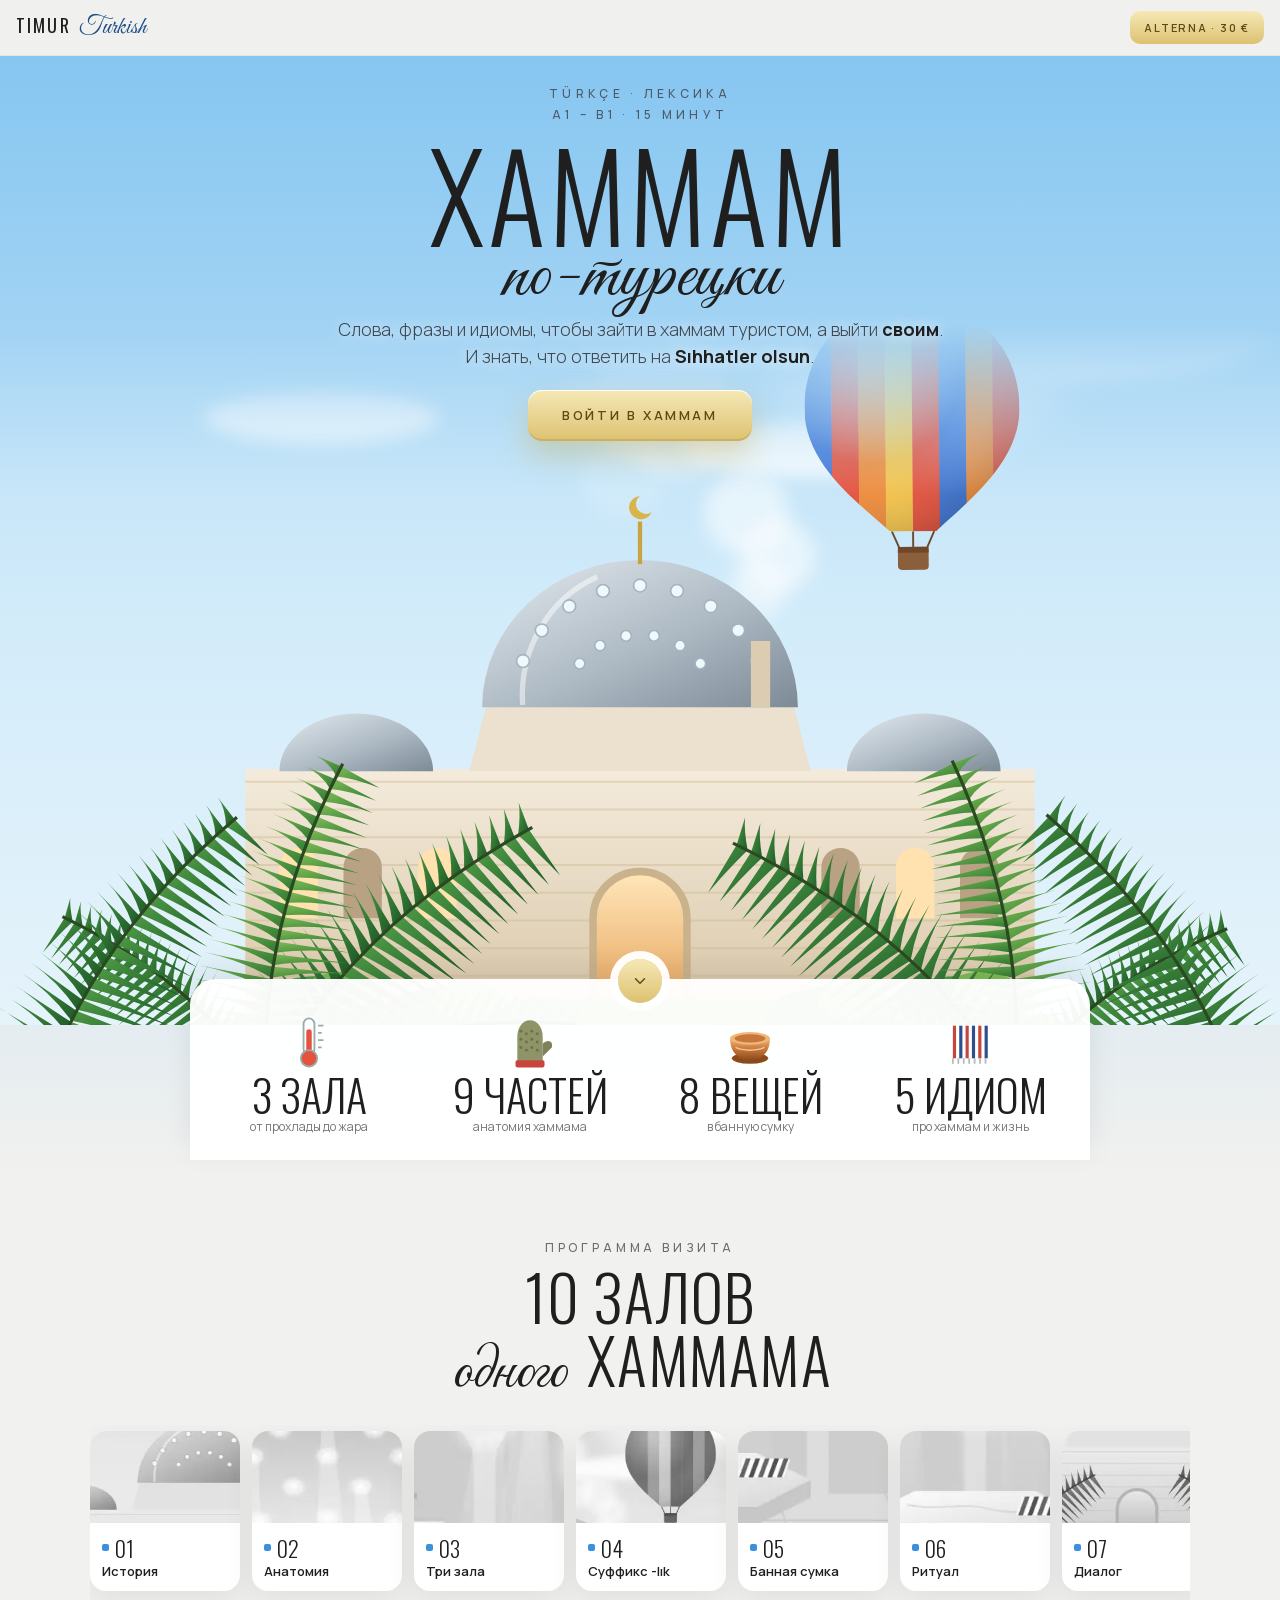
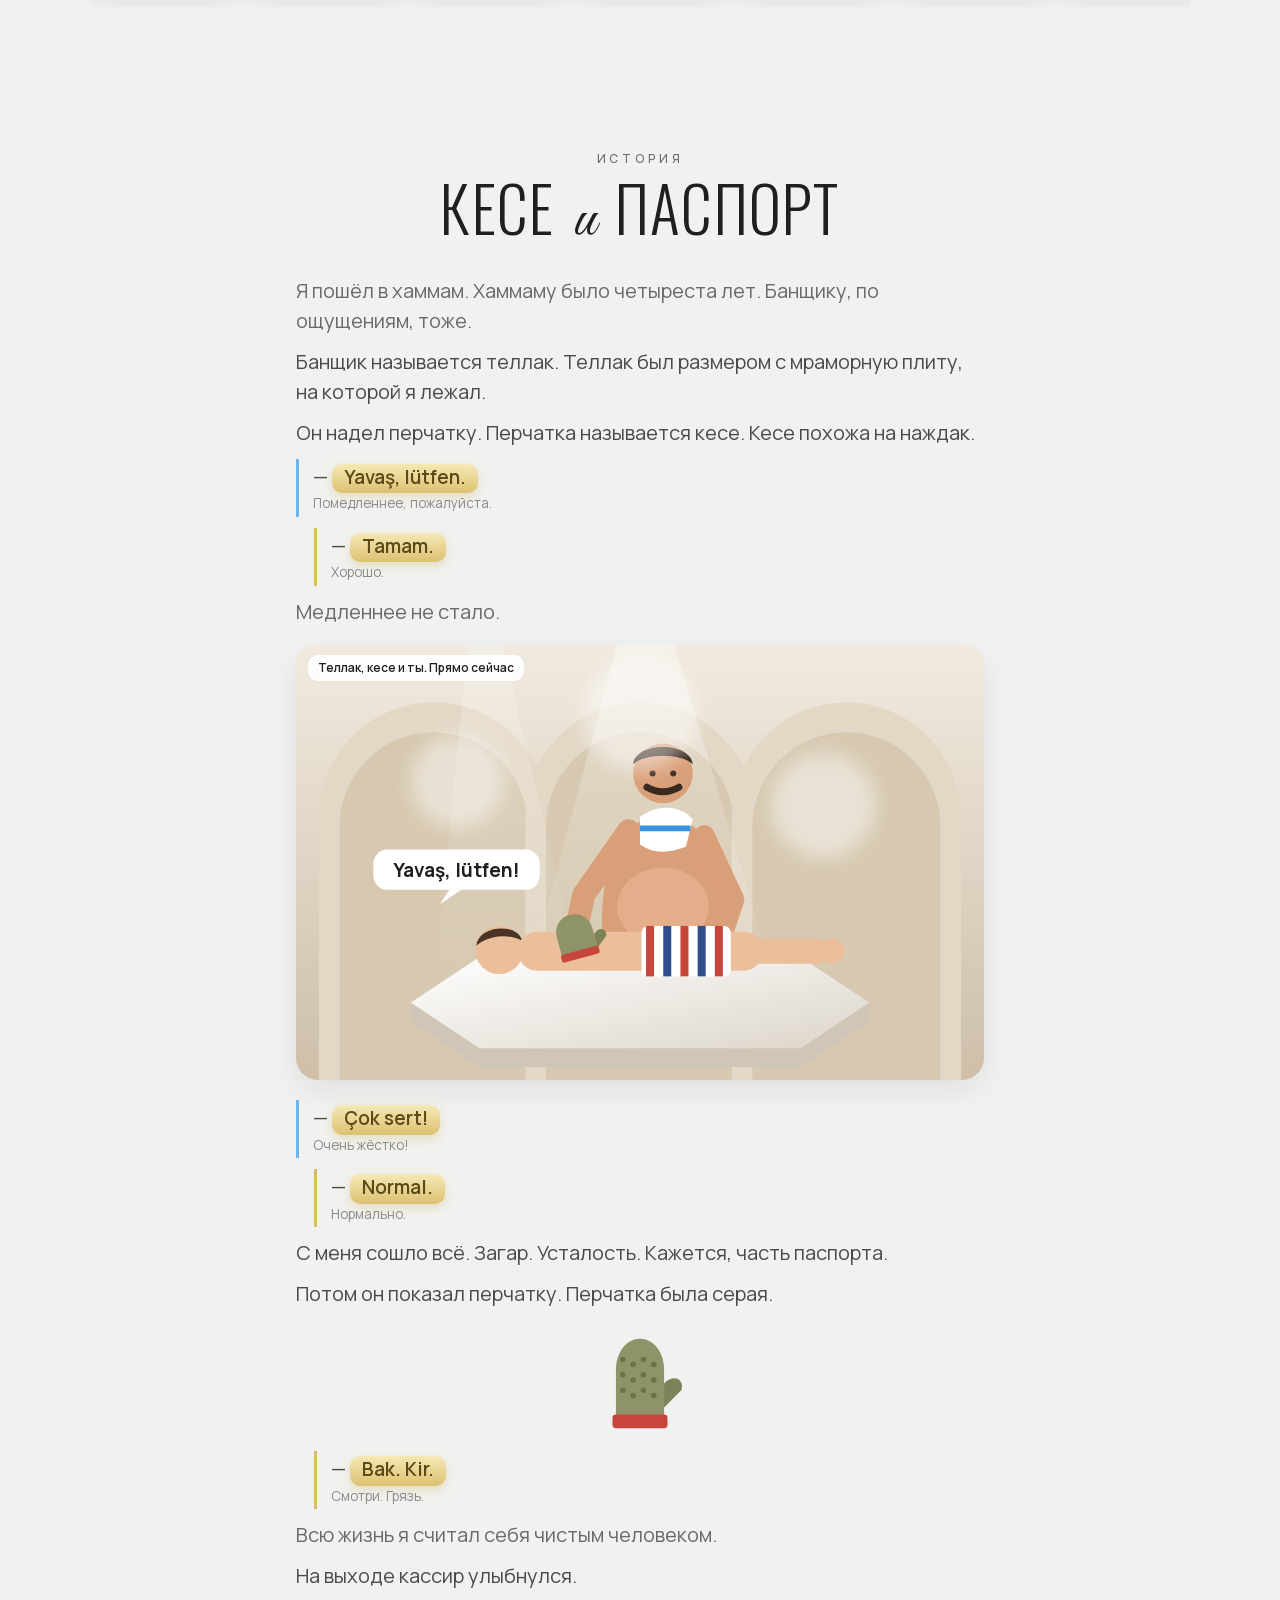
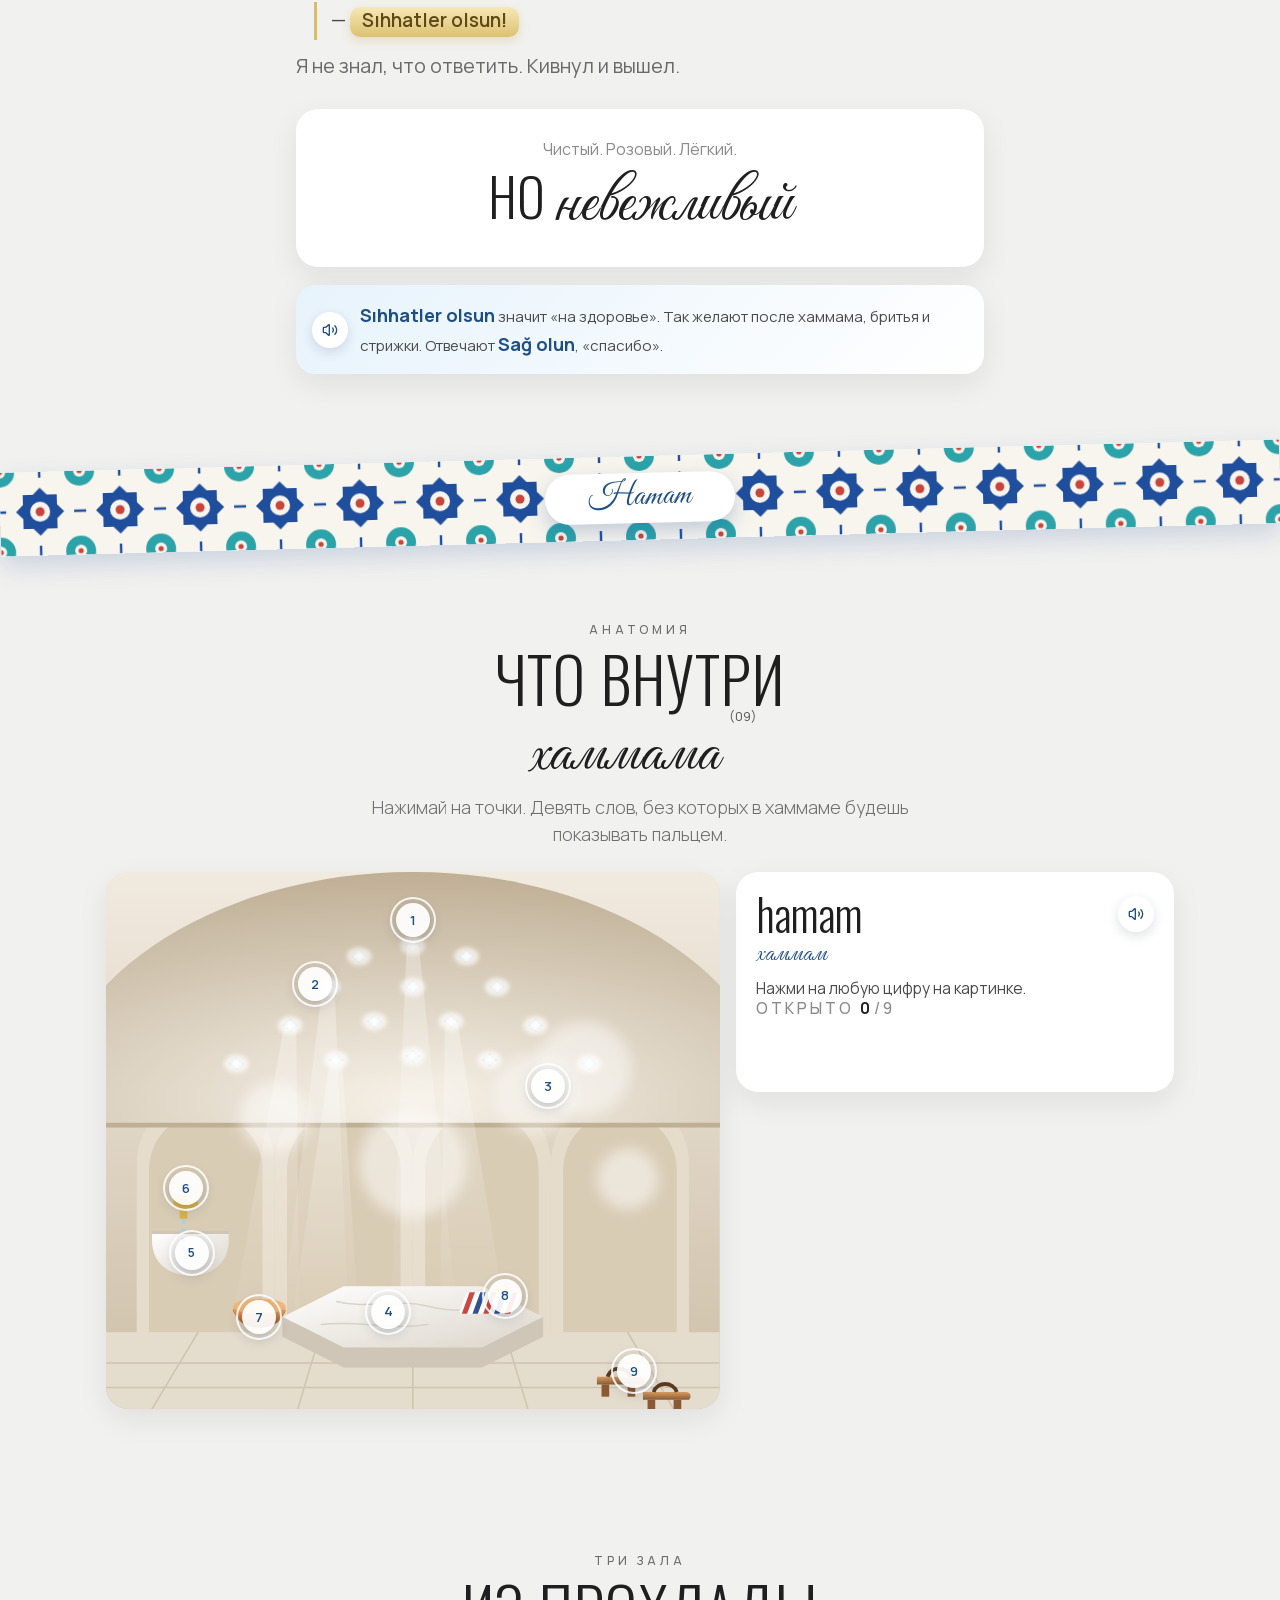
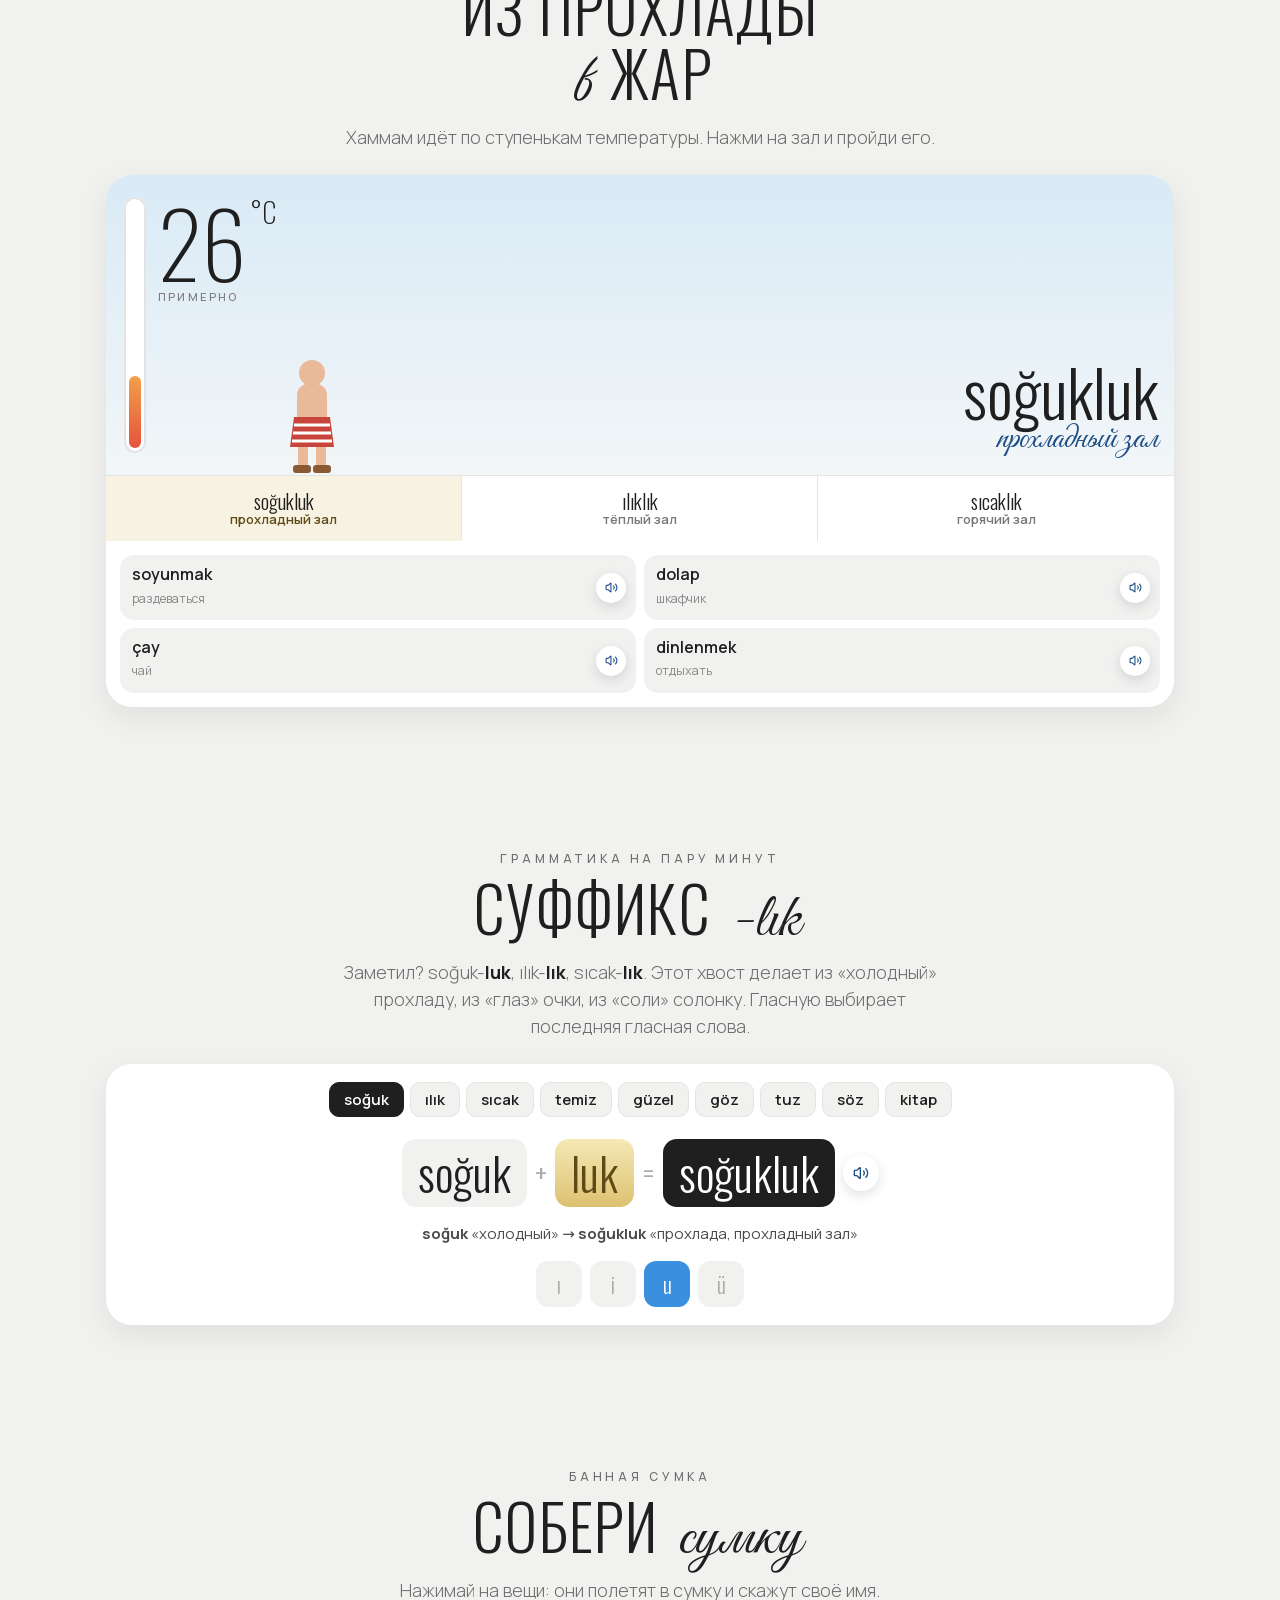
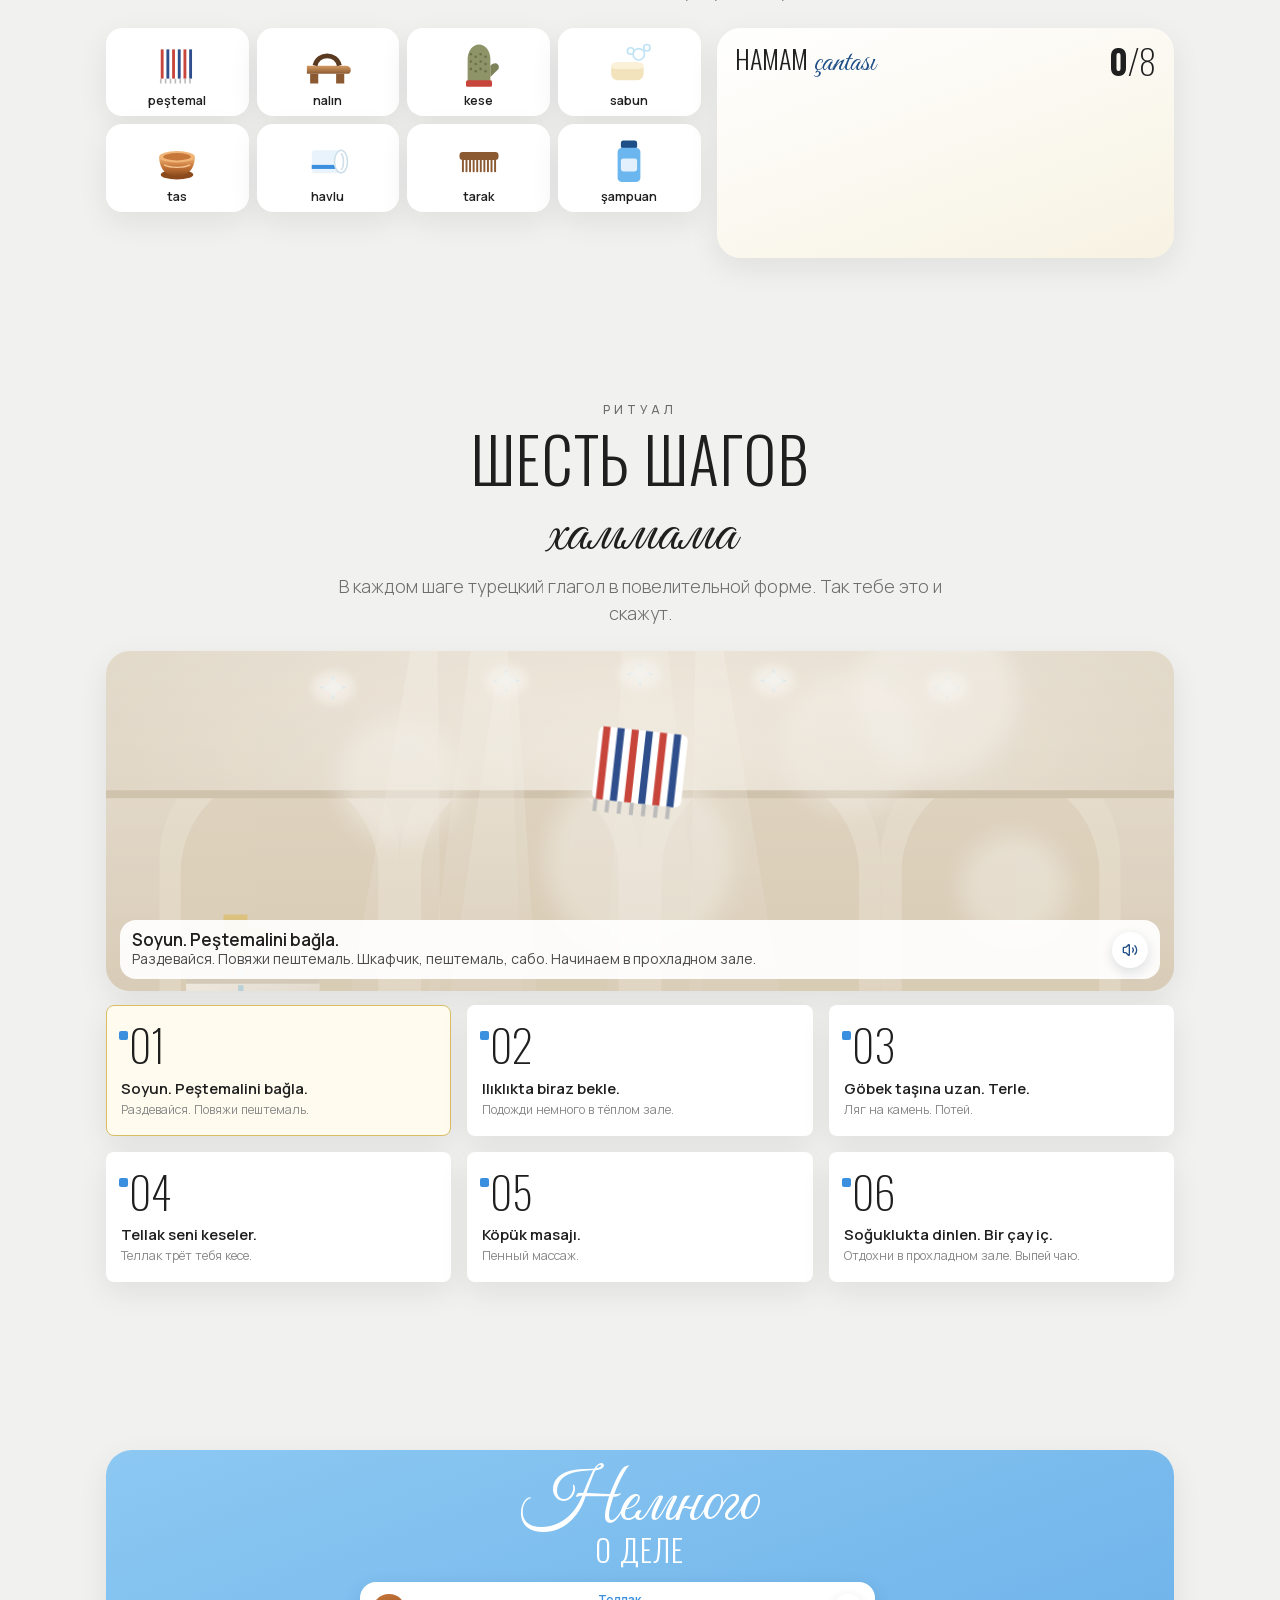
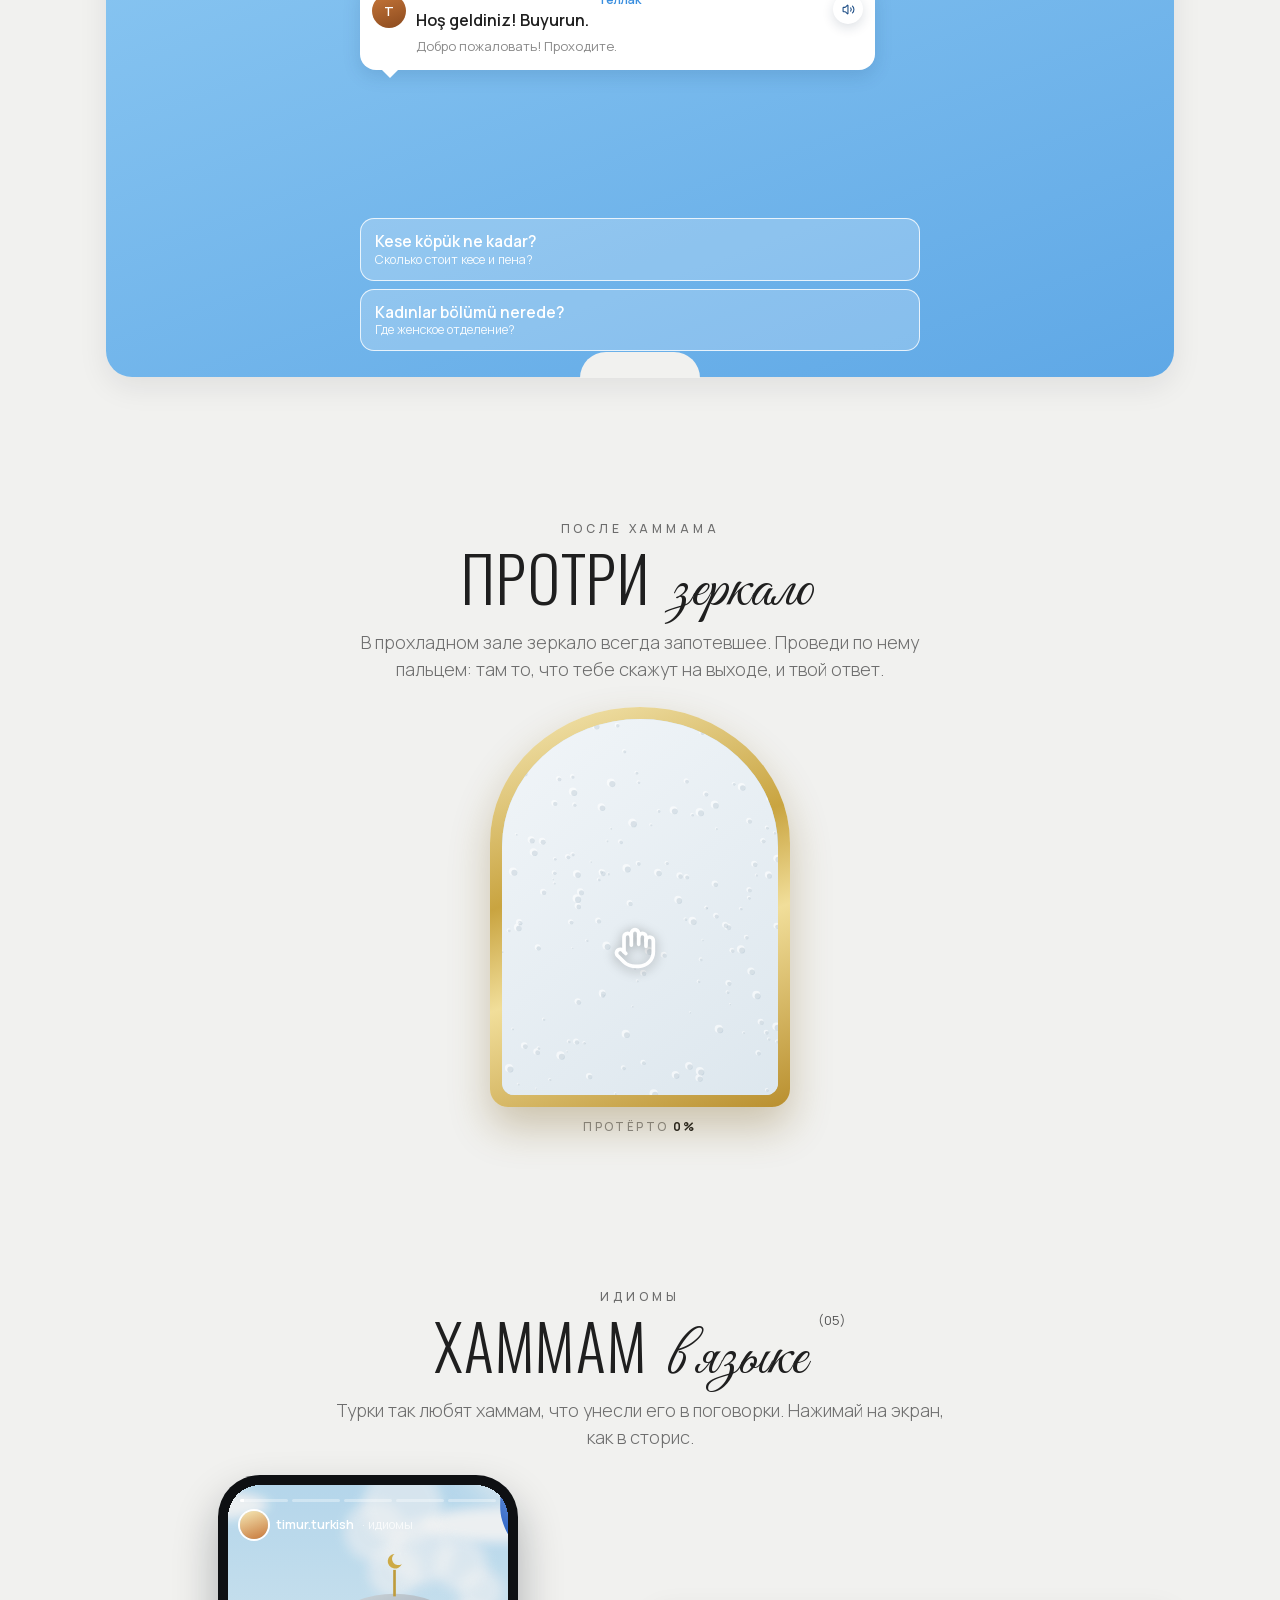
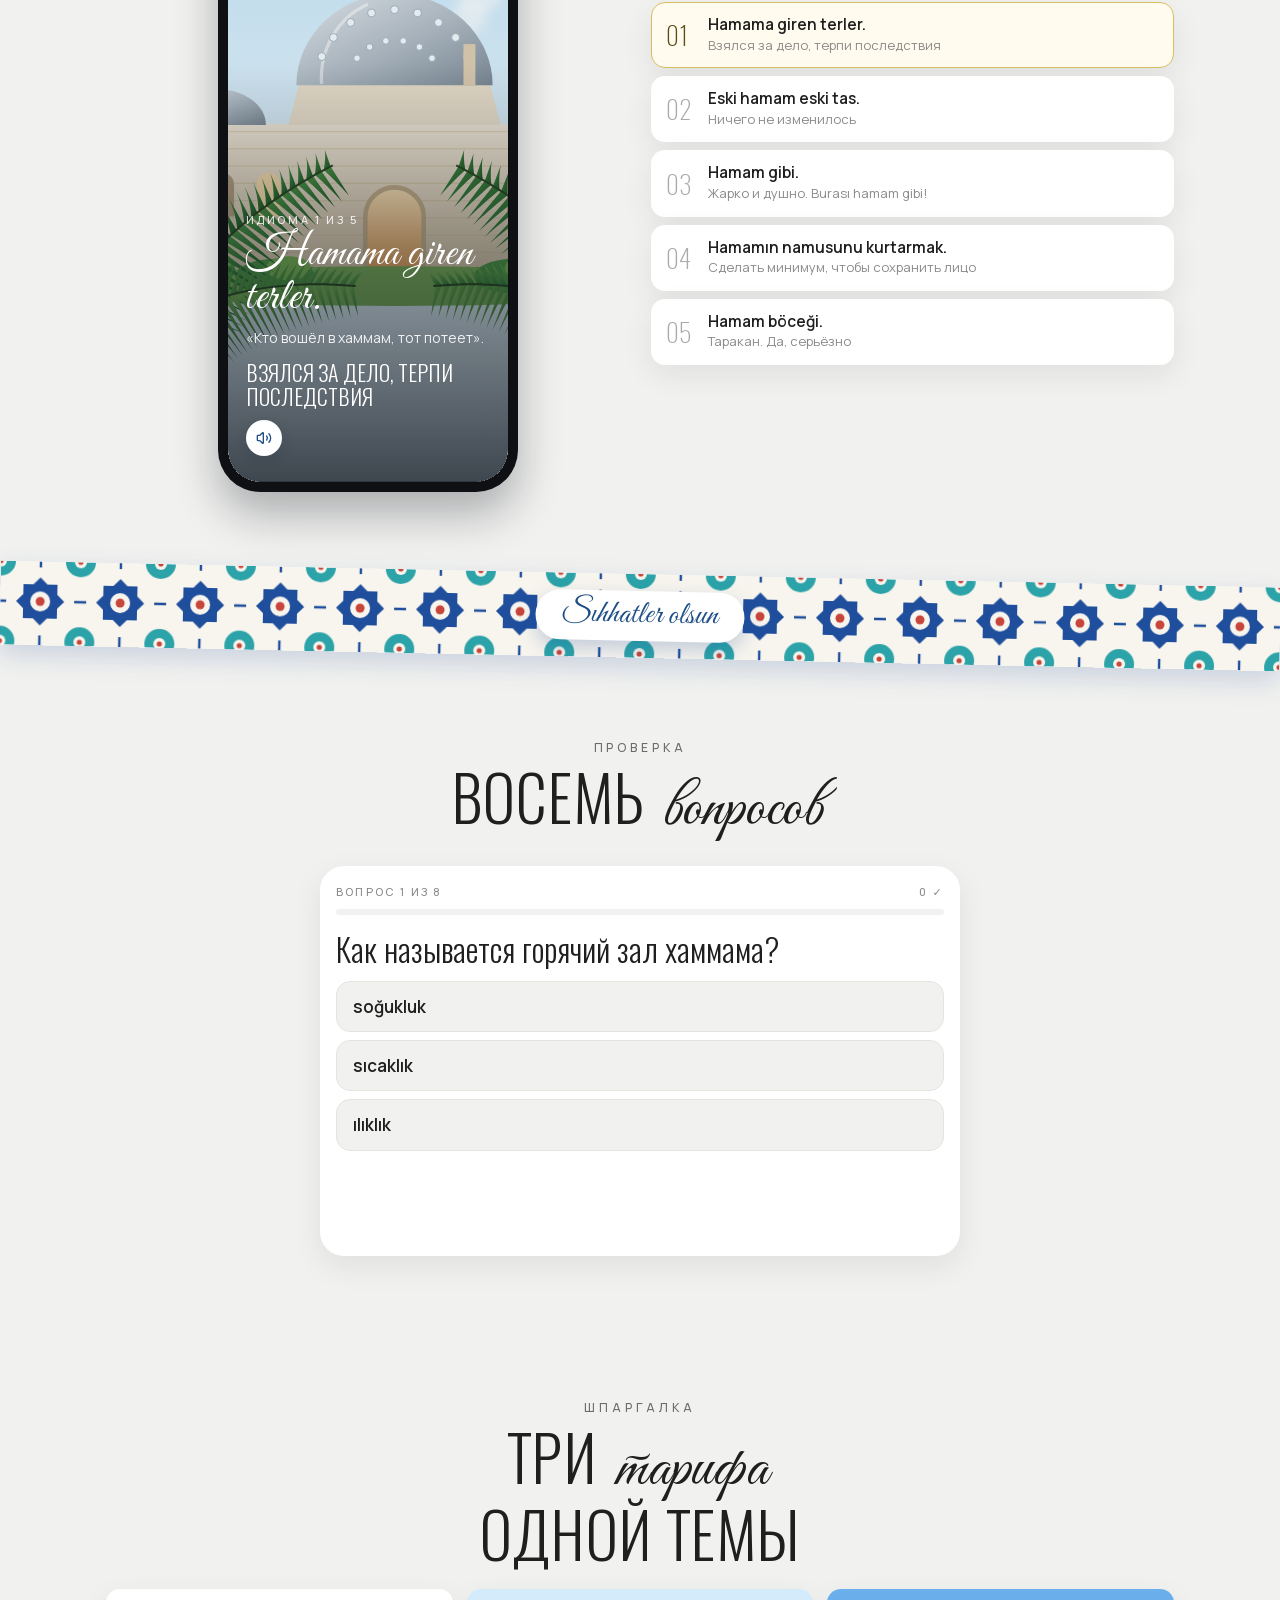
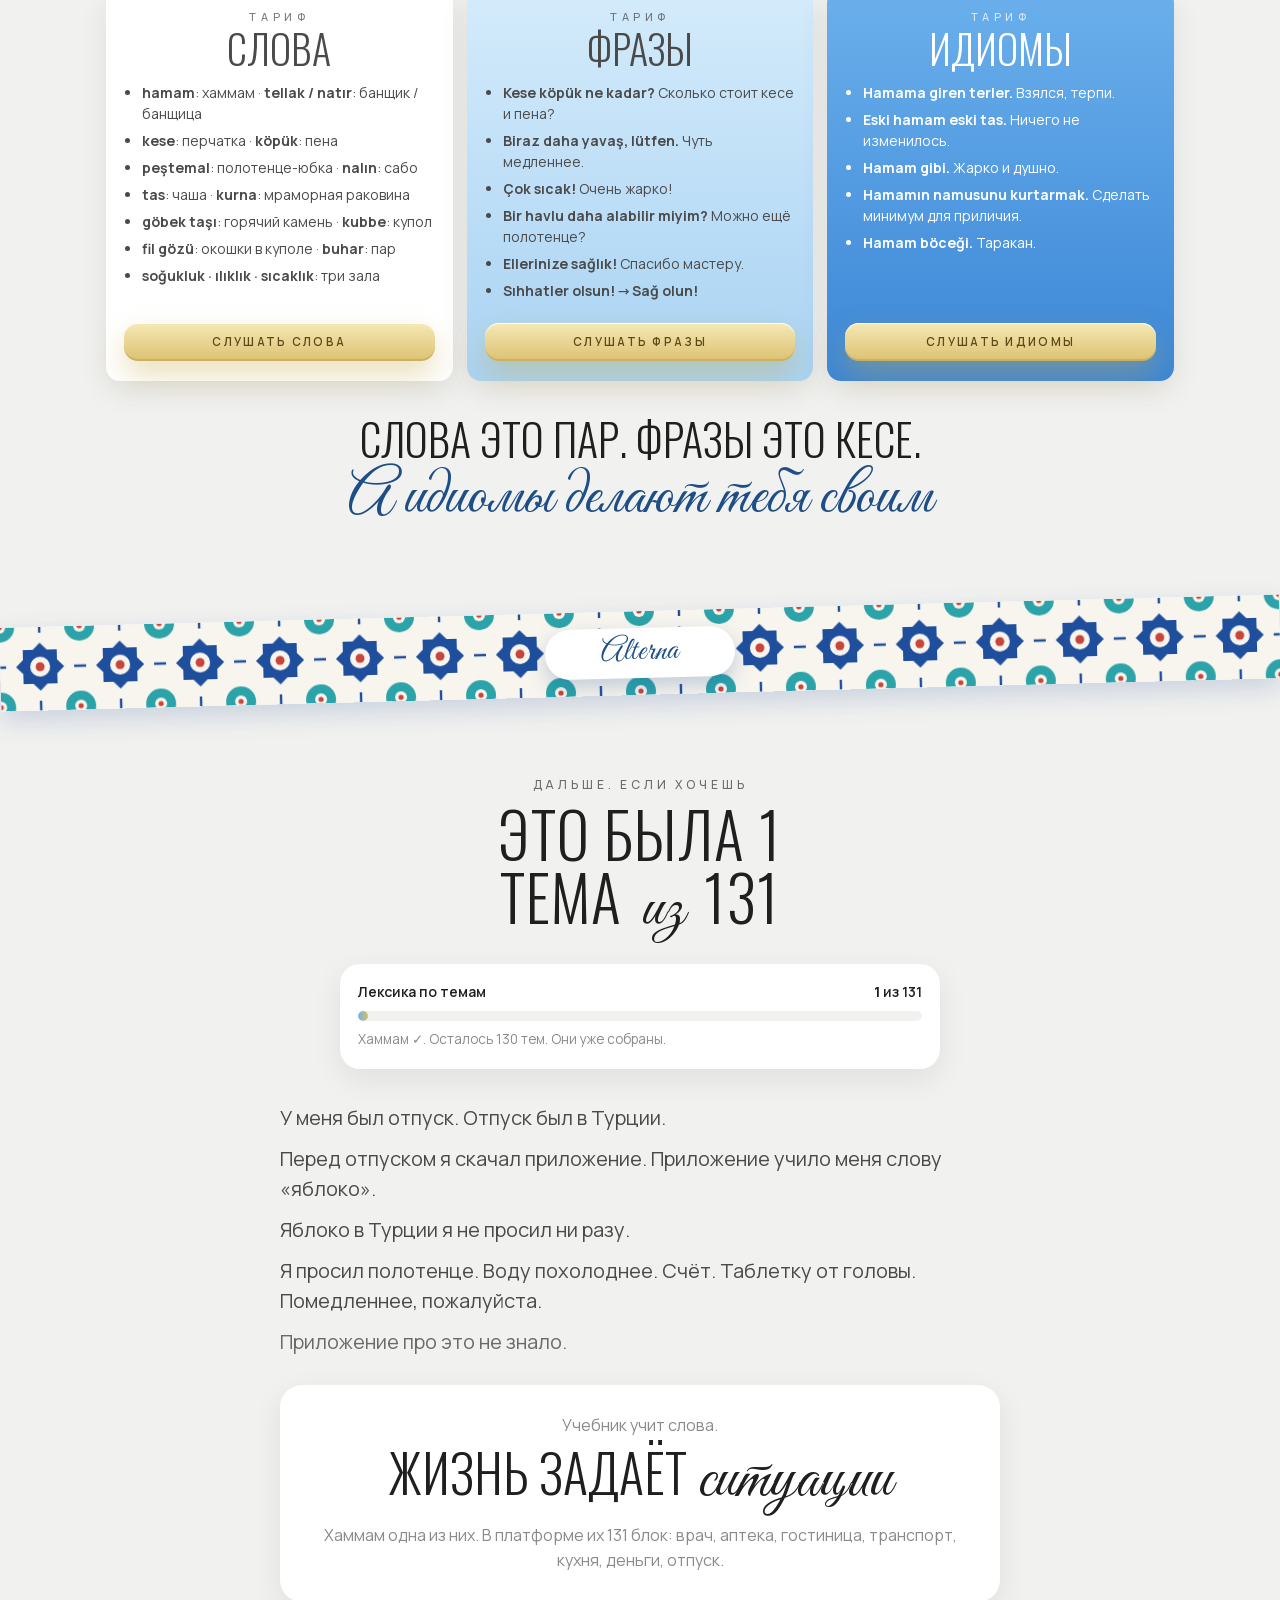
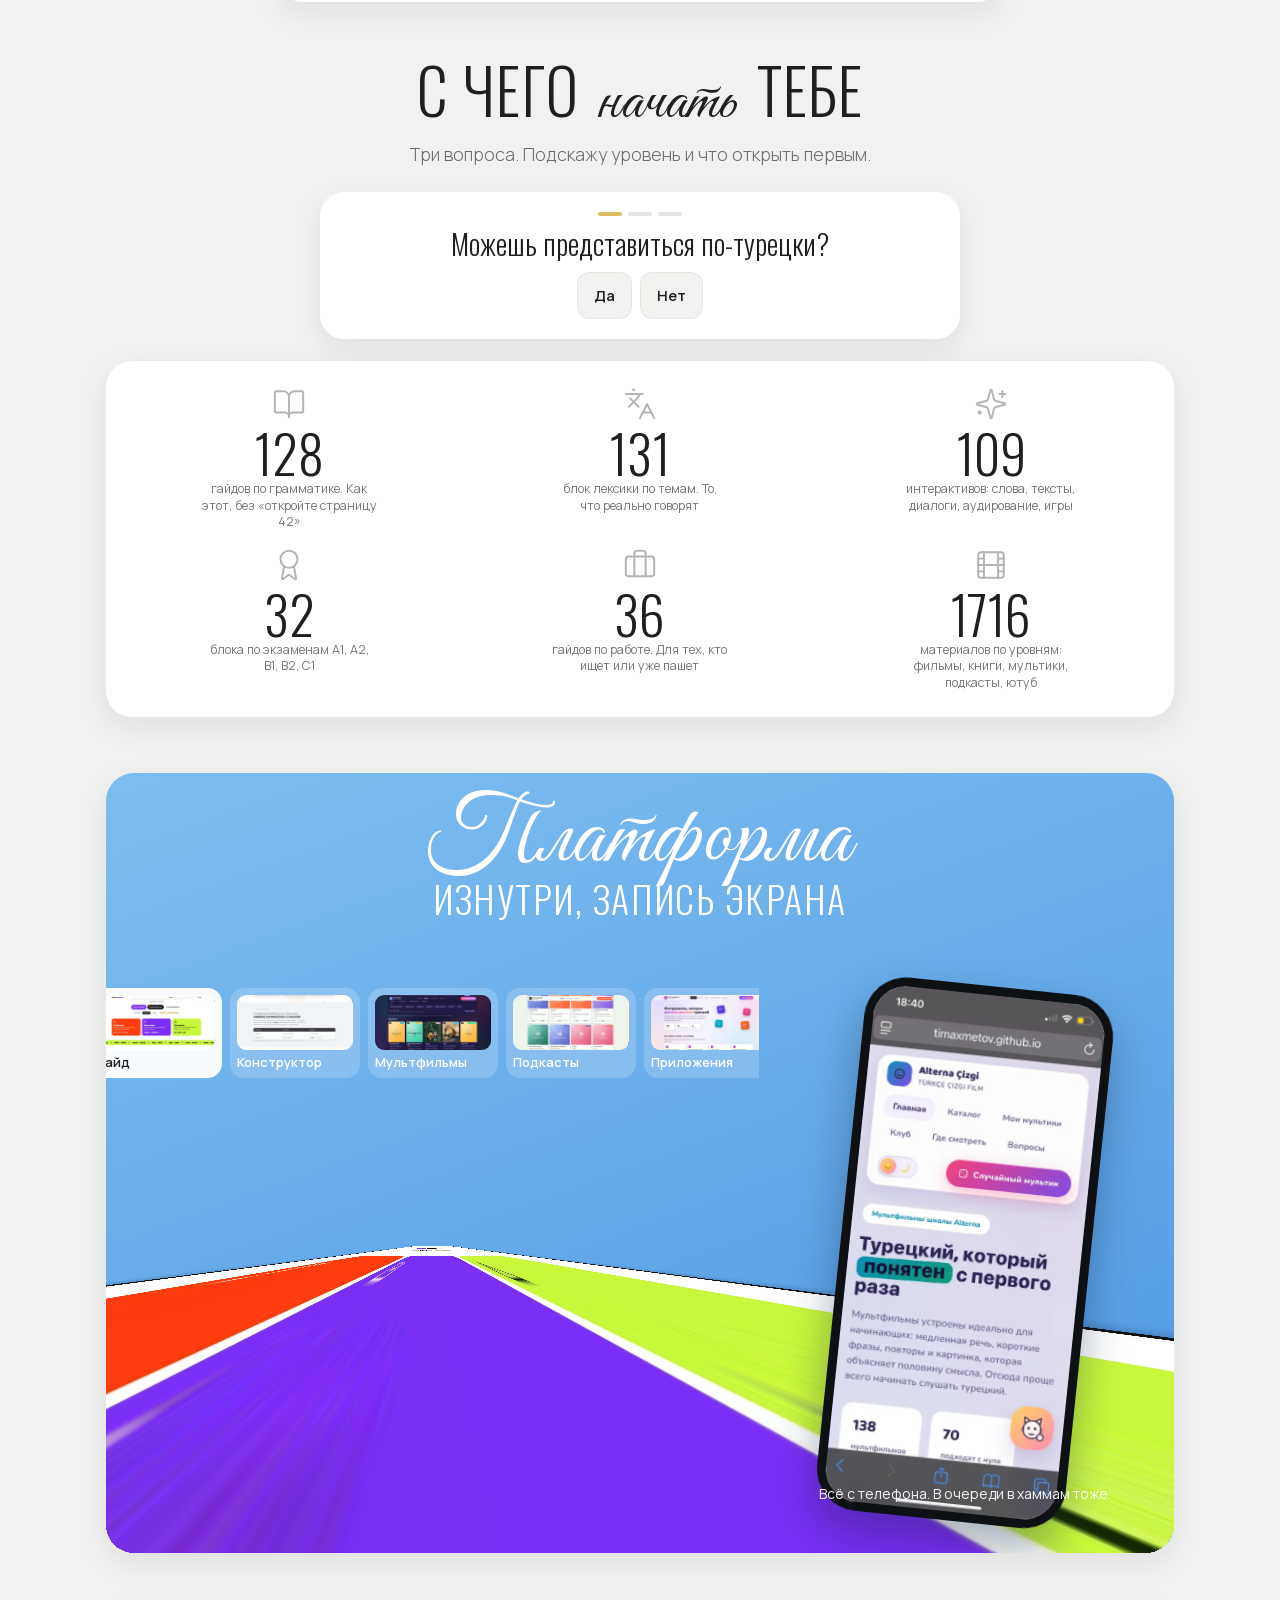
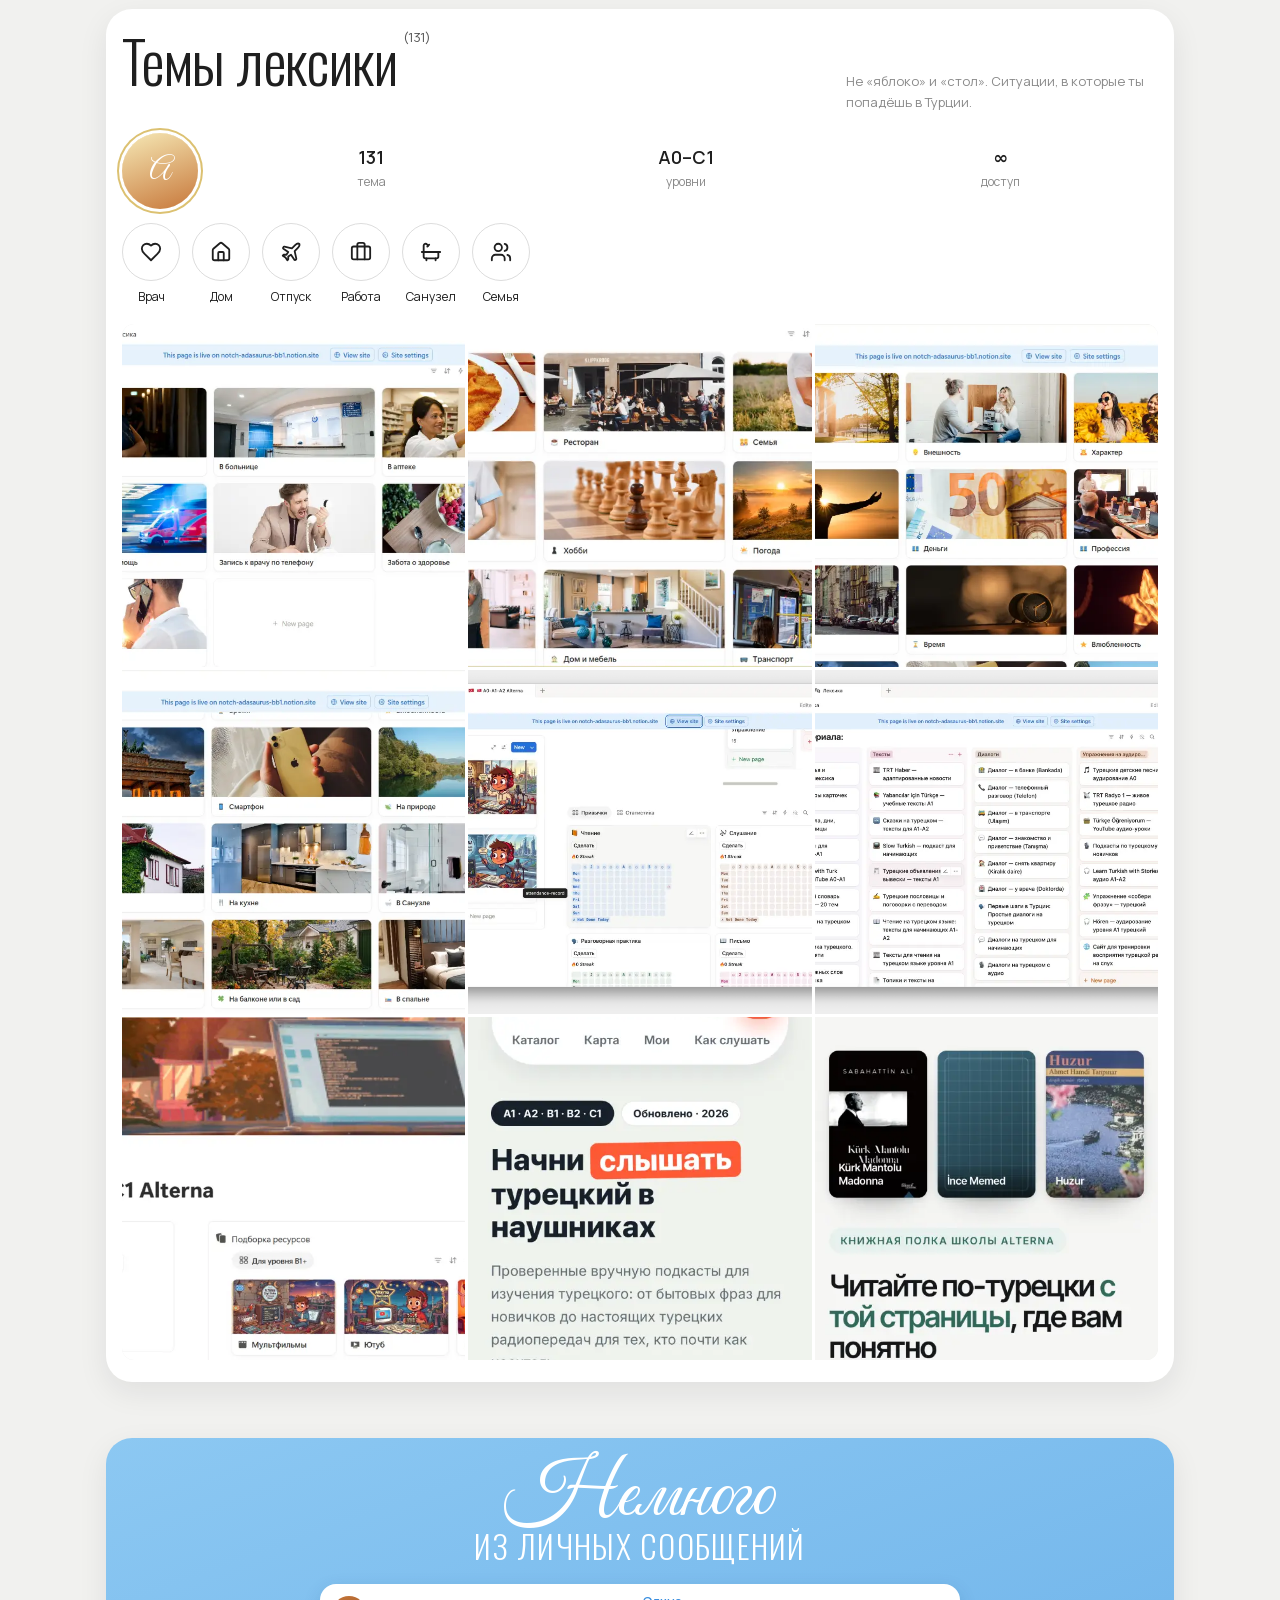
==== commit c9bb8c9d: "Remove the sticky 30 € bar so it no longer covers the text Co-Authored-By: Claude Sonnet 5.5 <norepl" ====
--- a/index.html
+++ b/index.html
@@ -435,6 +435,7 @@
 @media(prefers-reduced-motion:reduce){*{animation:none!important;transition:none!important}}
 </style>
 
+<style id="no-sticky-ad">.dock{display:none!important}</style>
 </head>
 <body>
 
